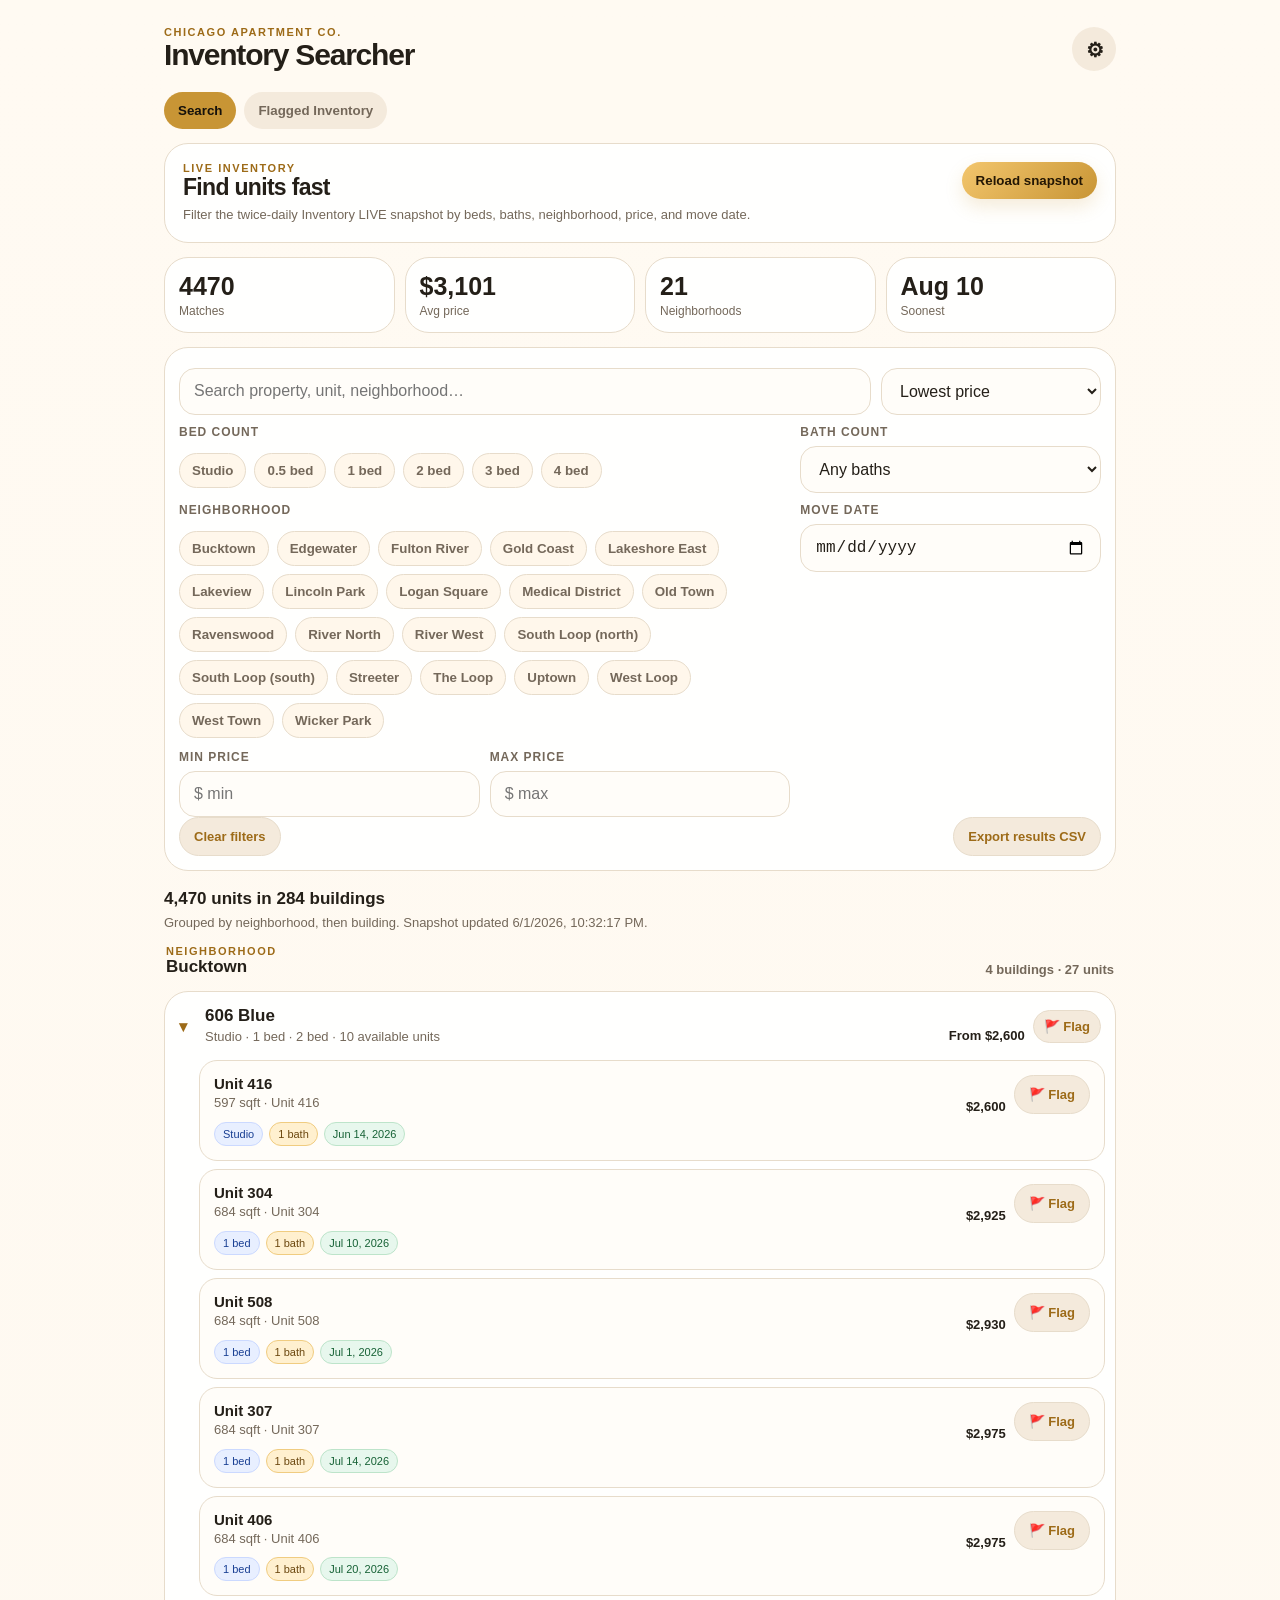
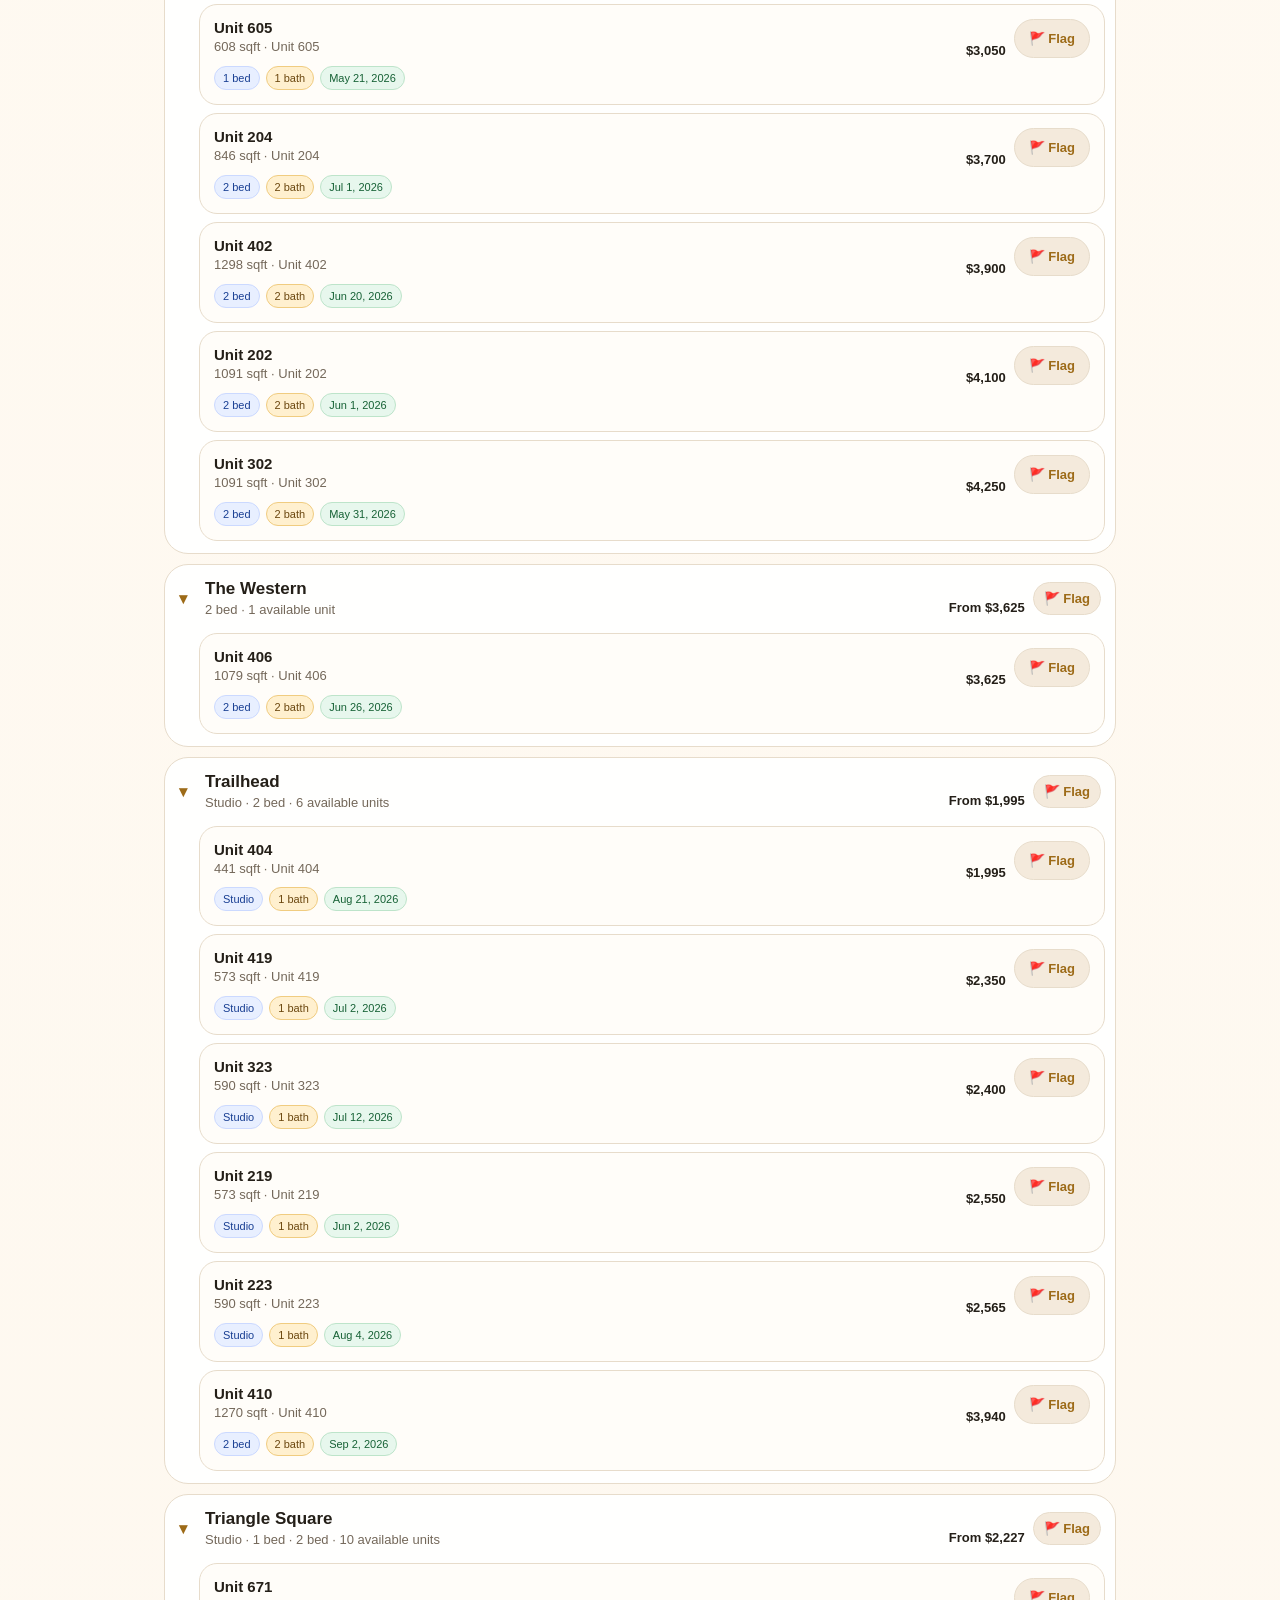
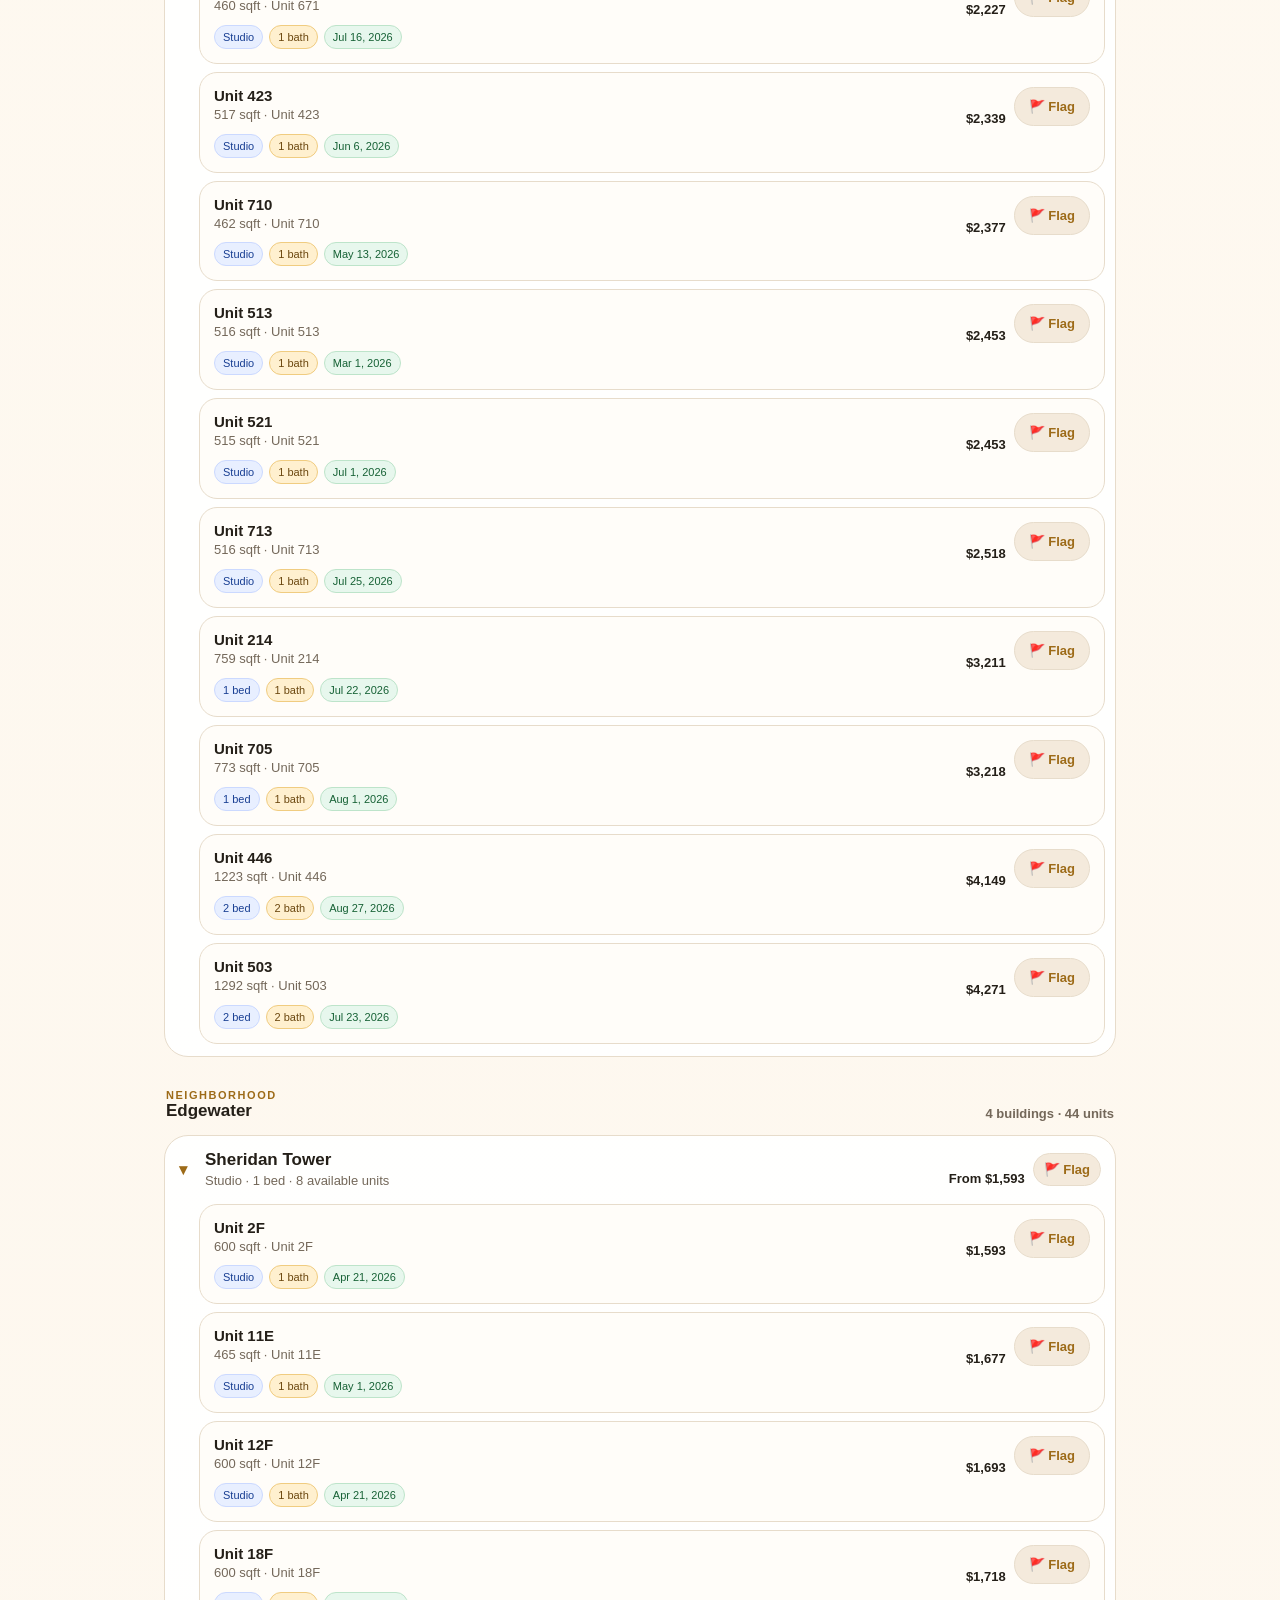
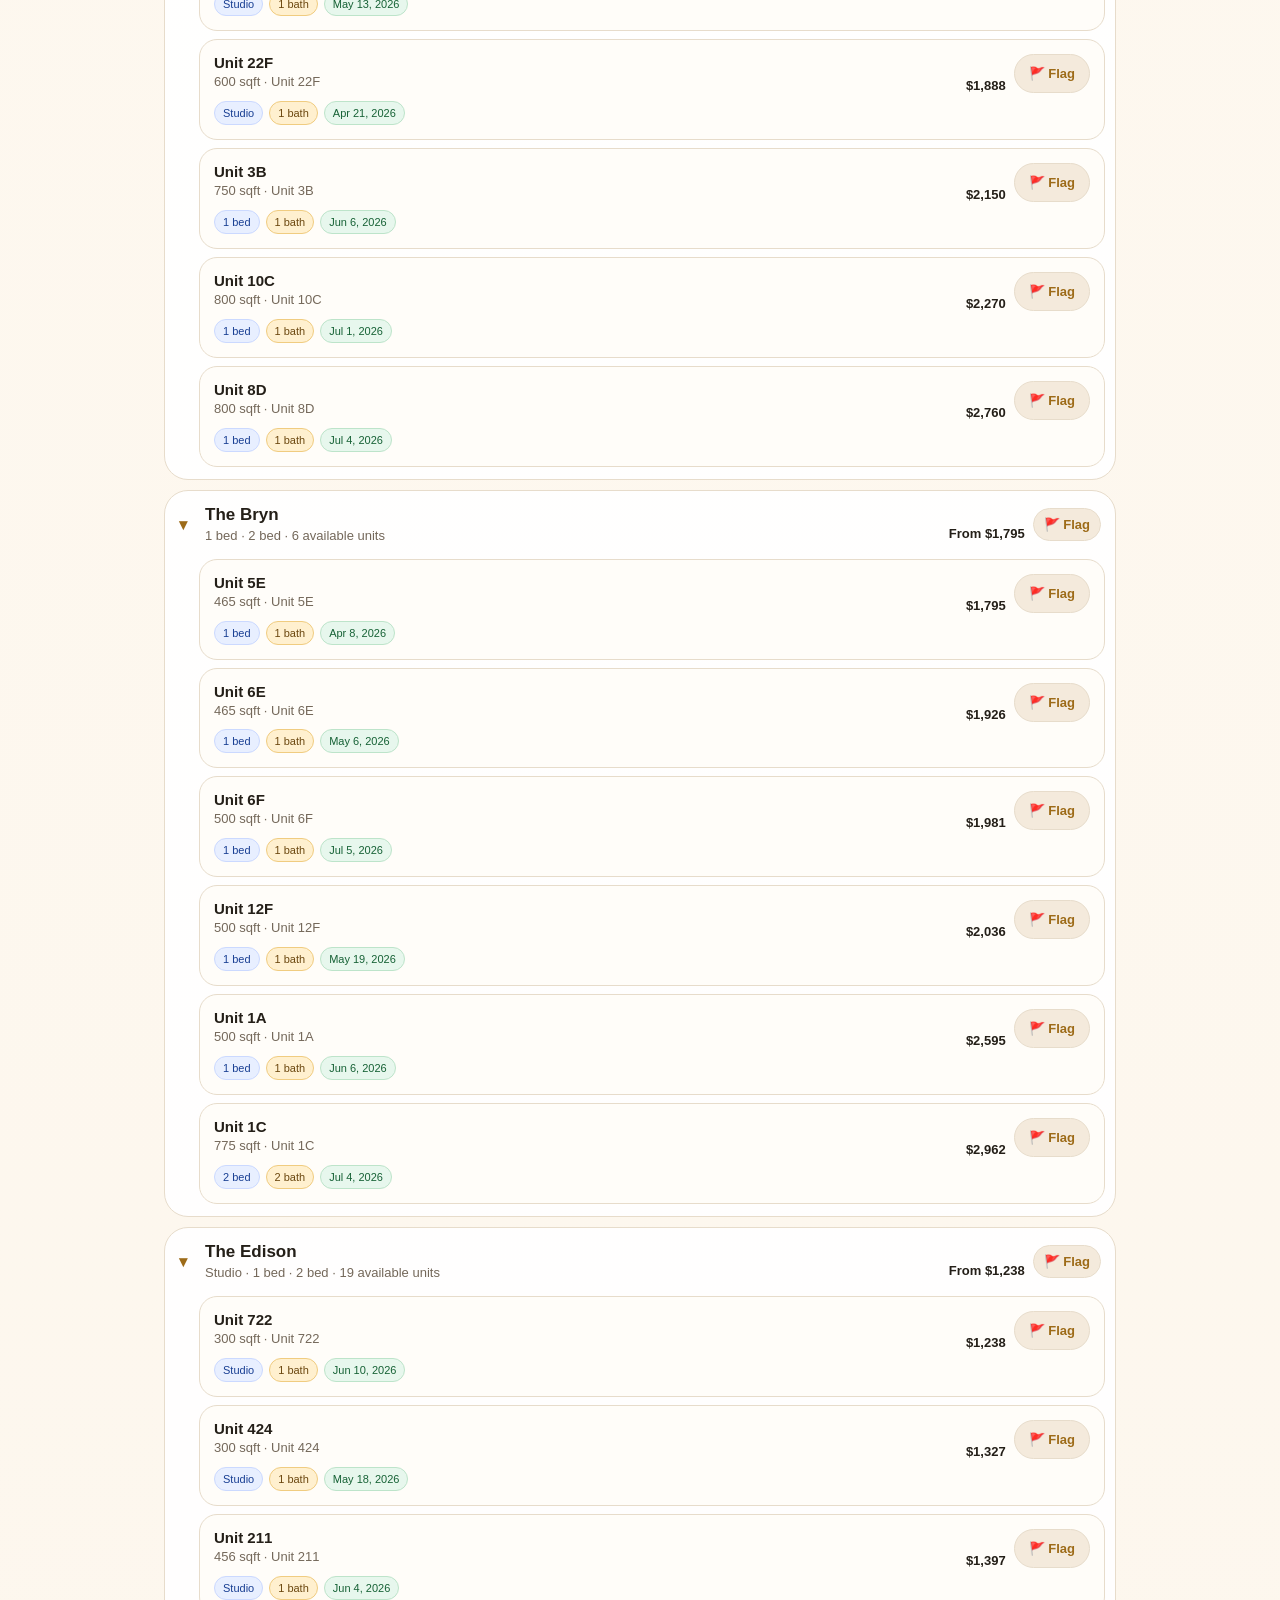
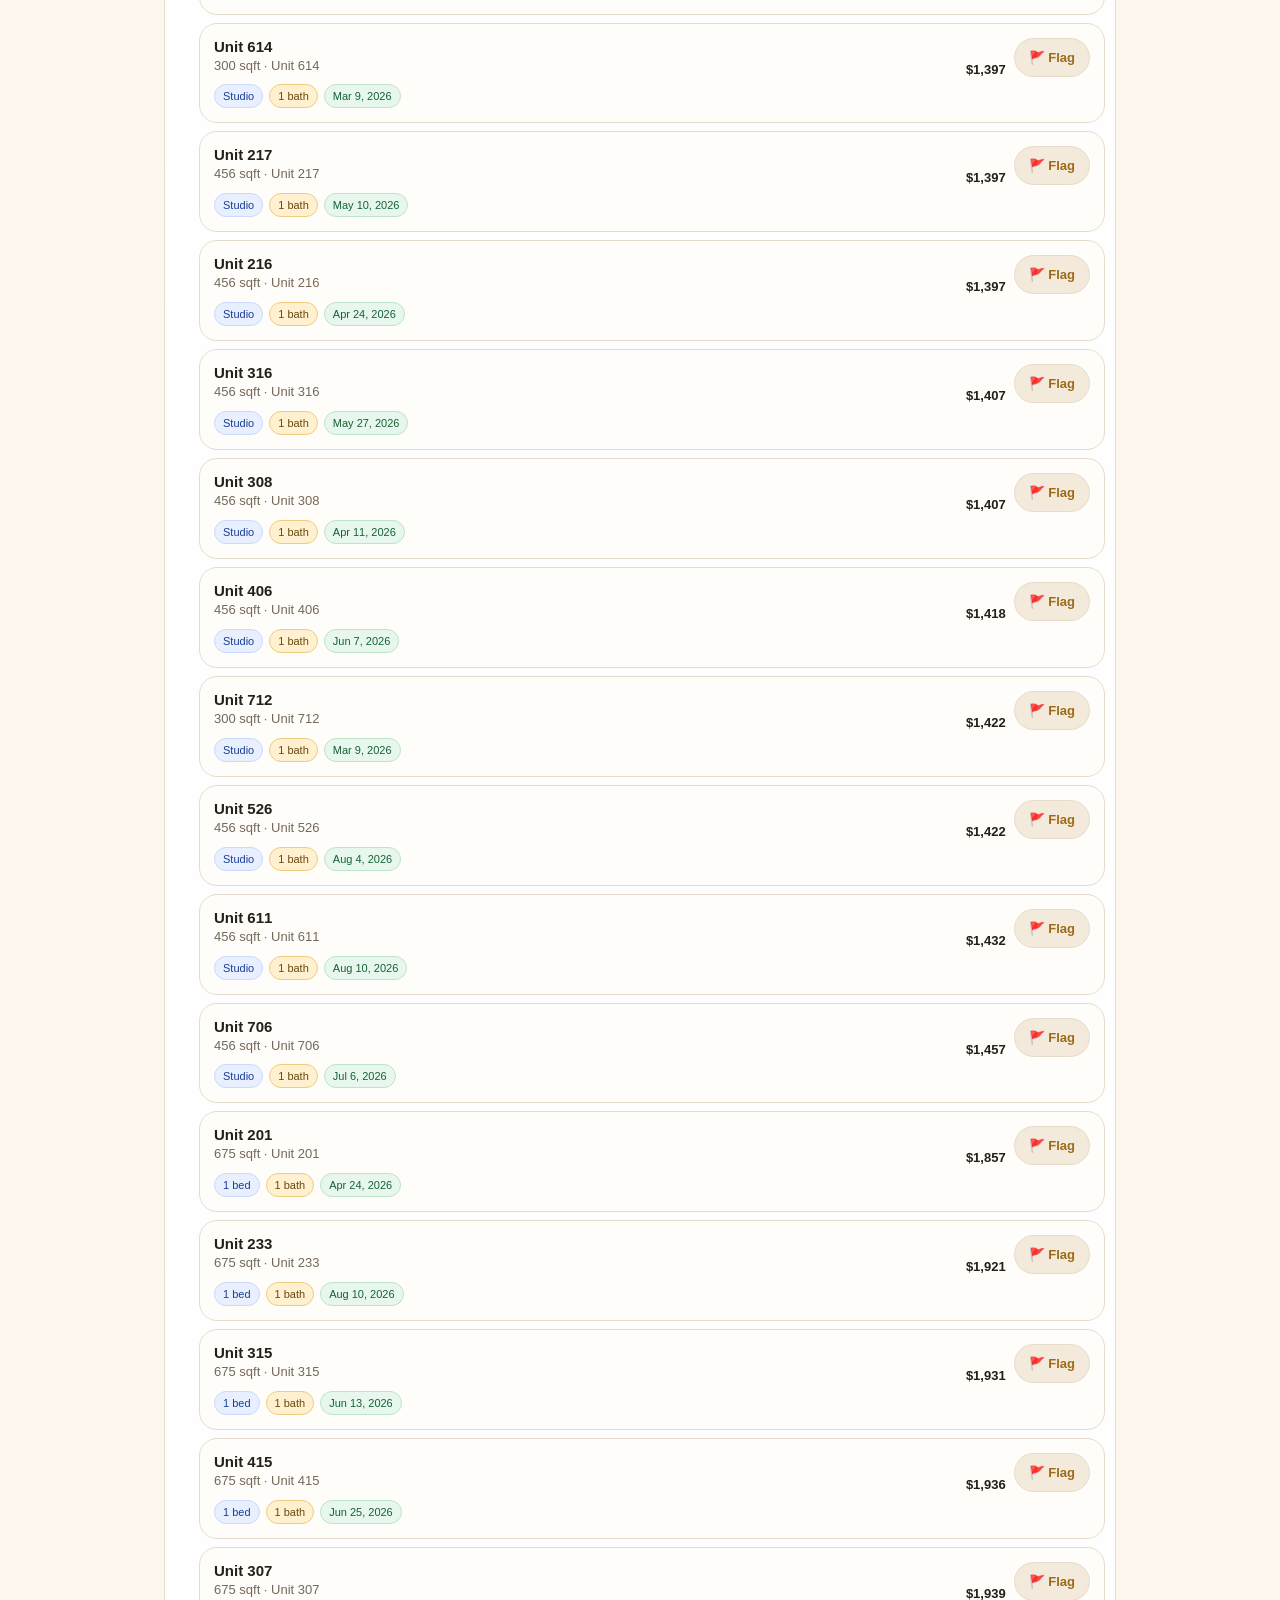
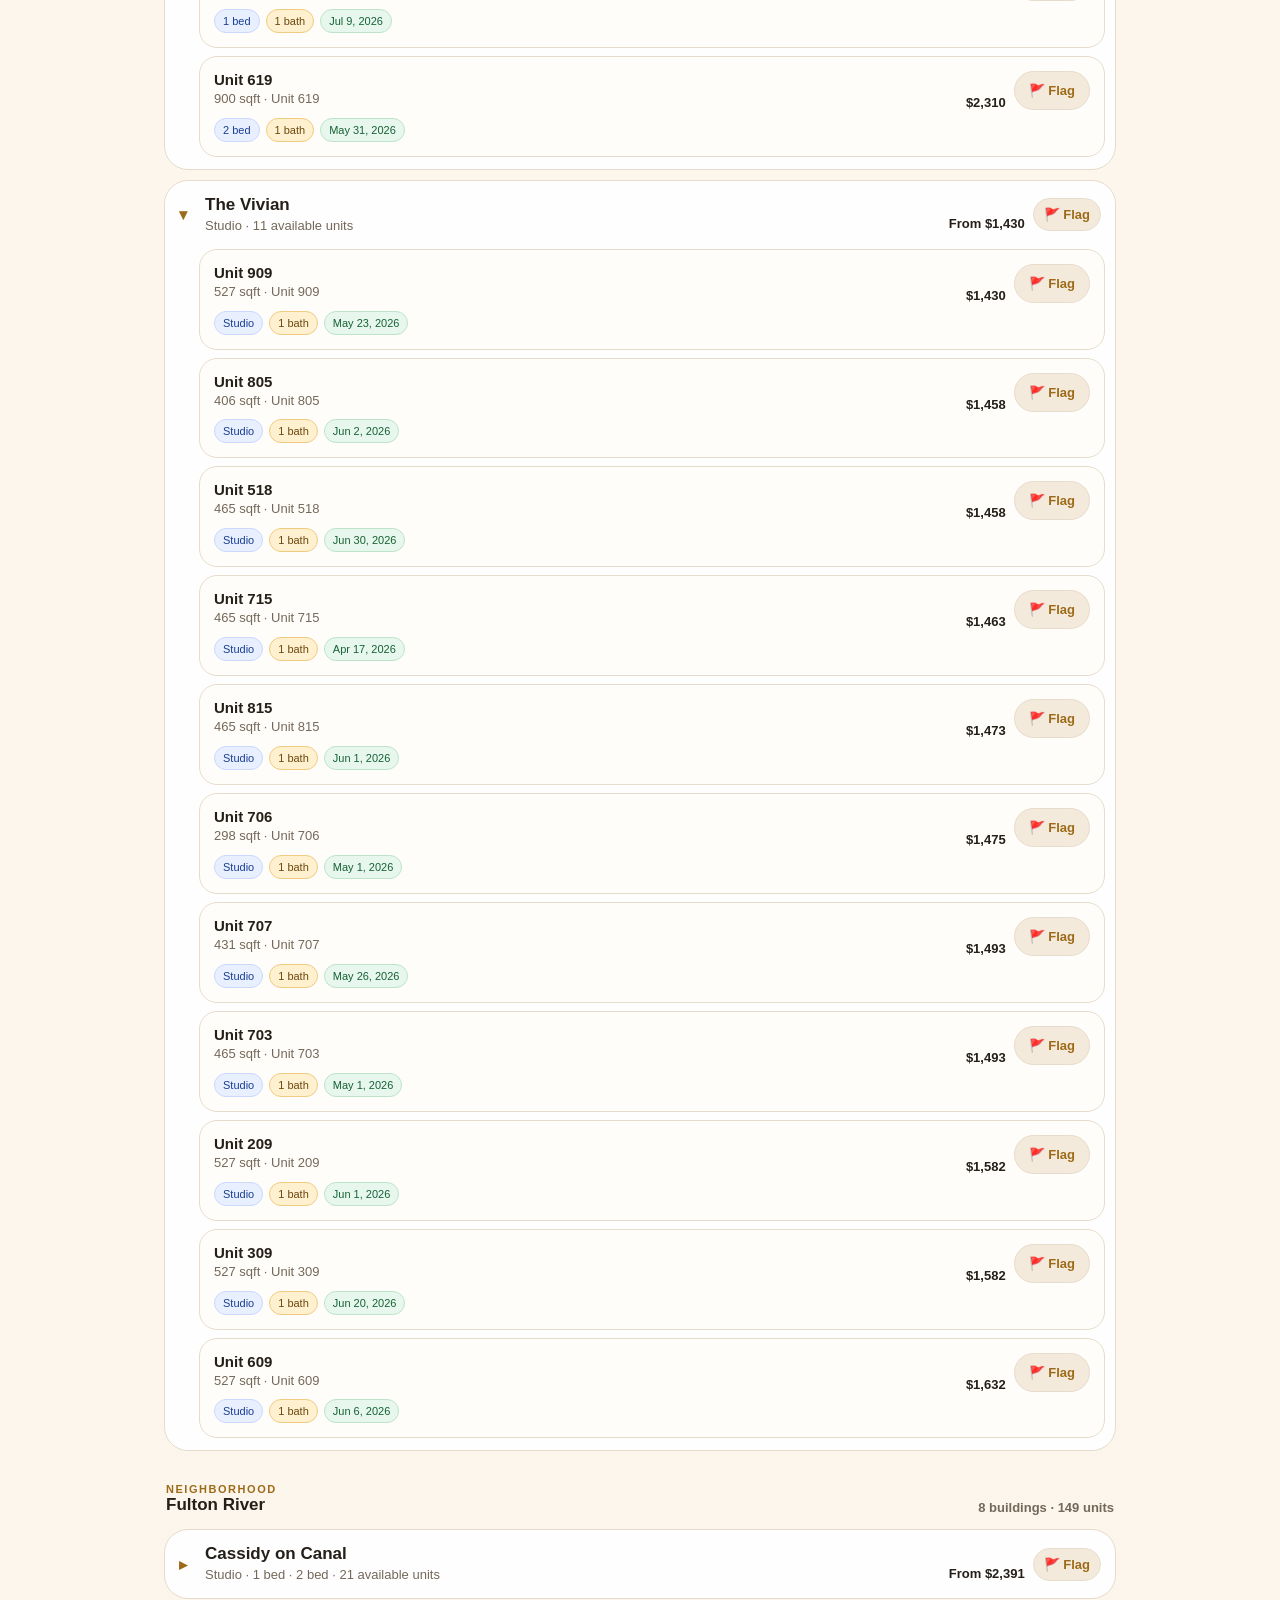
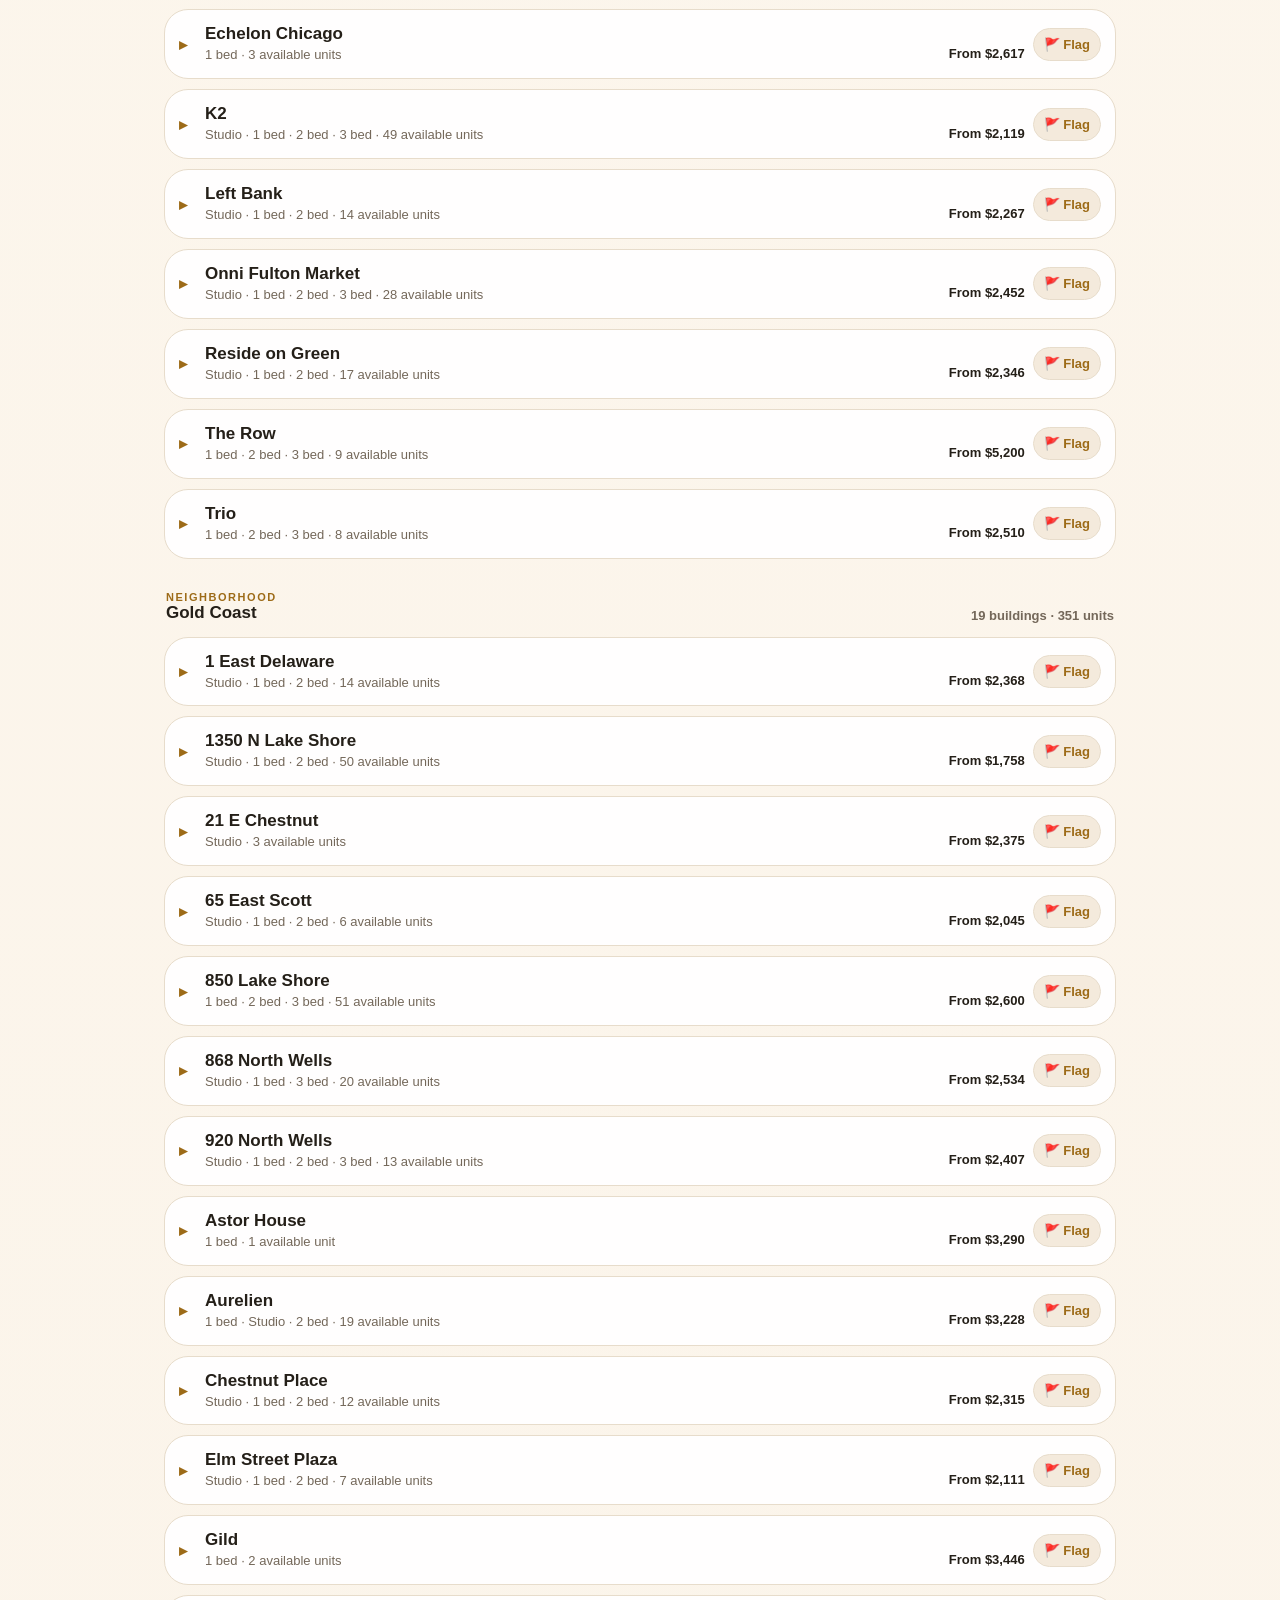
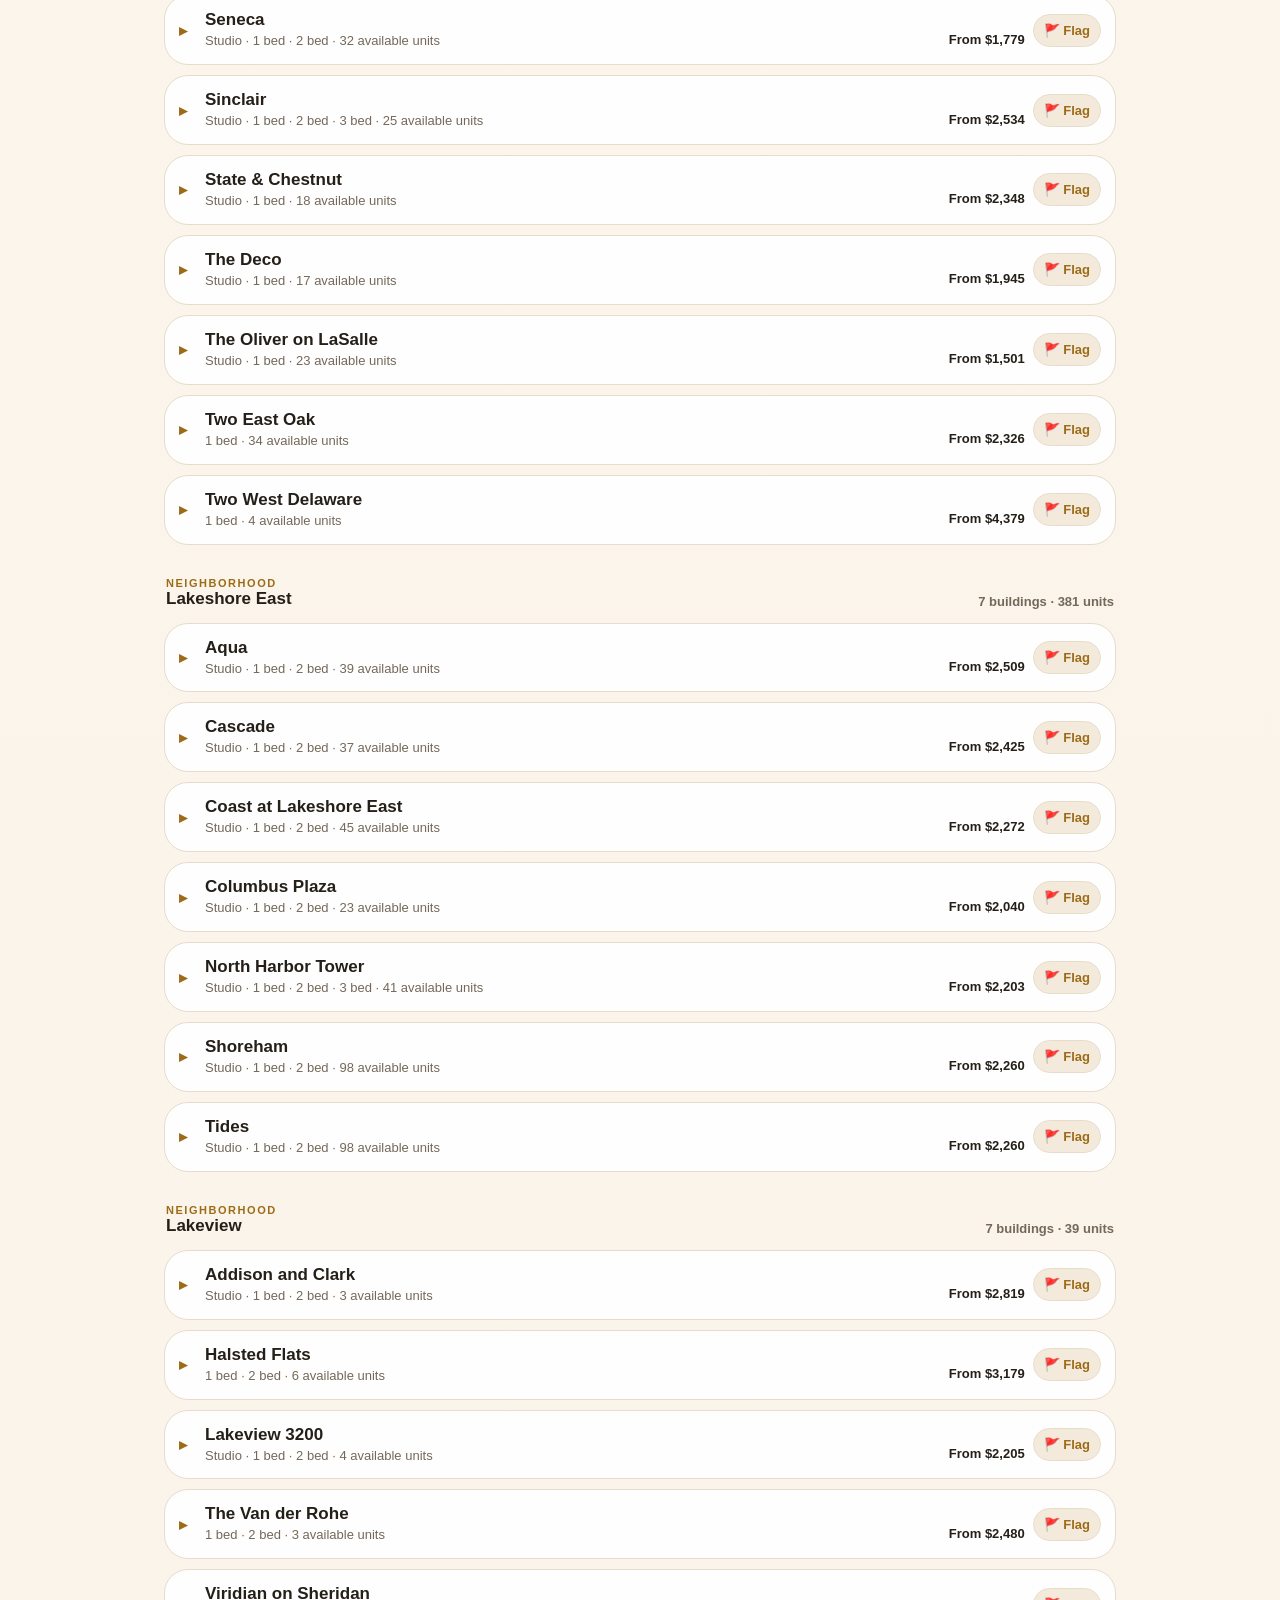
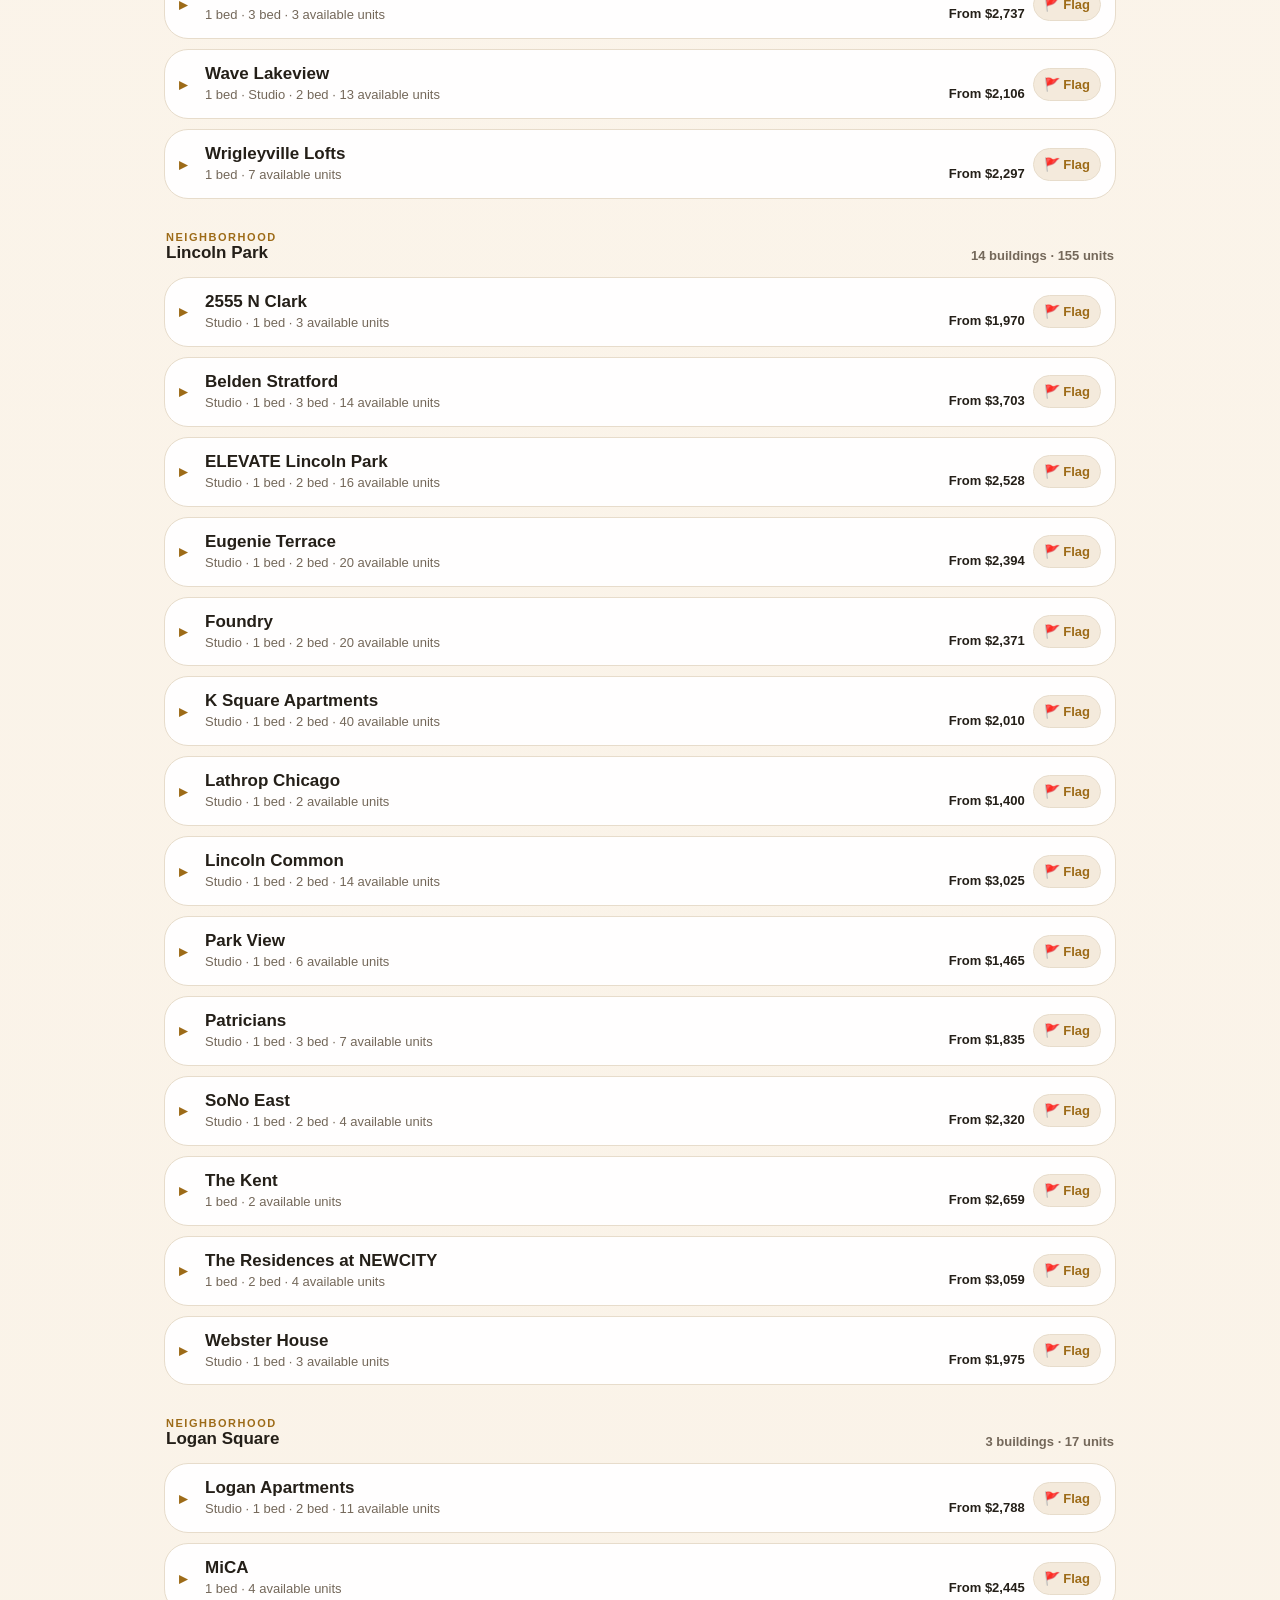
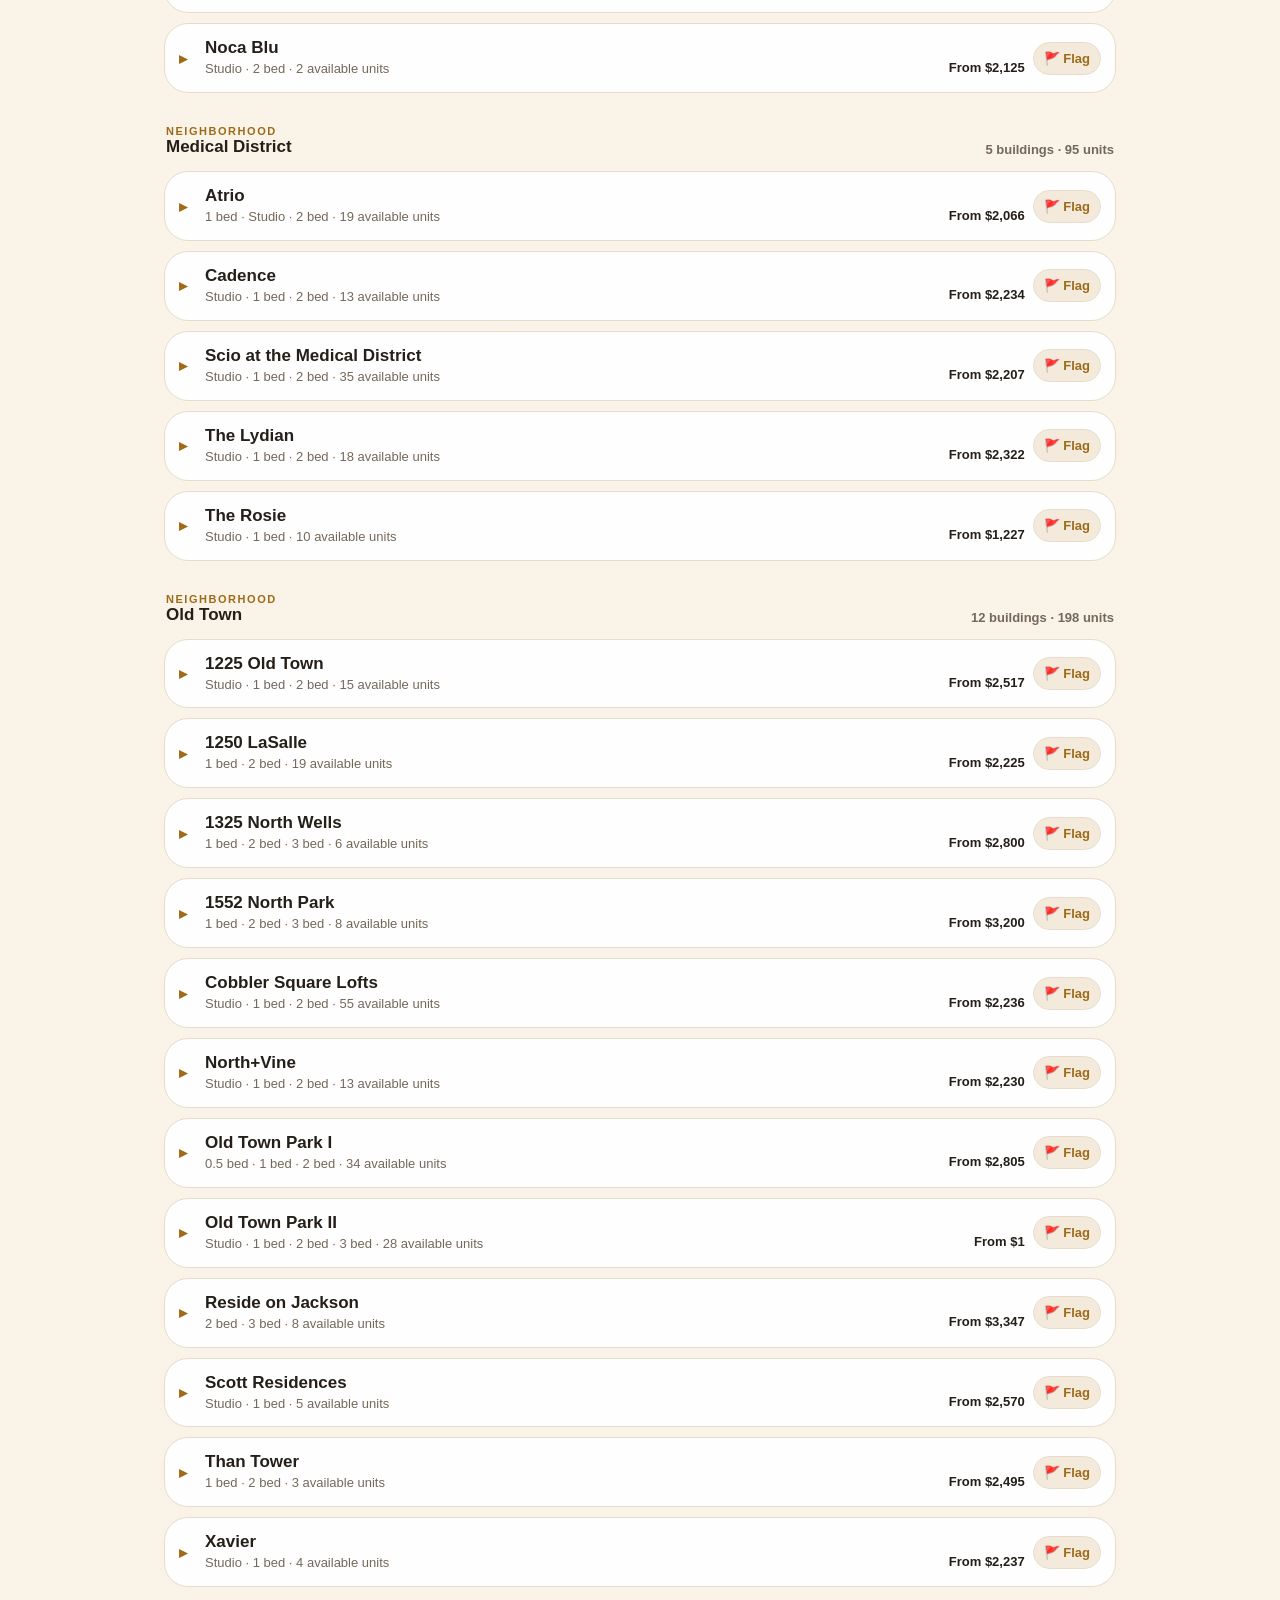
==== src/index.html @ 24ac7070 "Avoid storing live inventory in browser storage" ====
<!DOCTYPE html>
<html lang="en">
<head>
  <meta charset="UTF-8" />
  <meta name="viewport" content="width=device-width, initial-scale=1.0, maximum-scale=1.0, user-scalable=no, viewport-fit=cover" />
  <meta name="theme-color" content="#fffaf2" />
  <meta name="apple-mobile-web-app-capable" content="yes" />
  <meta name="apple-mobile-web-app-title" content="Chicago Apartment Co. Inventory" />
  <title>Chicago Apartment Co. Inventory Searcher</title>
  <link rel="stylesheet" href="styles.css?v=live-inventory-cache-refresh-fallback" />
</head>
<body>
  <div class="app" id="app">
    <header class="topbar">
      <div>
        <div class="eyebrow">Chicago Apartment Co.</div>
        <h1>Inventory Searcher</h1>
      </div>
      <button class="icon-btn" id="settingsBtn" aria-label="Settings">⚙</button>
    </header>

    <nav class="tabs" role="tablist">
      <button class="tab active" data-tab="search">Search</button>
      <button class="tab" data-tab="flagged">Flagged Inventory <span id="flaggedTabCount"></span></button>
    </nav>

    <main>
      <section class="panel active" id="searchPanel">
        <div class="hero-card">
          <div>
            <div class="eyebrow">Live inventory</div>
            <h2 id="heroTitle">Find units fast</h2>
            <p id="heroSub">Filter the twice-daily Inventory LIVE snapshot by beds, baths, neighborhood, price, and move date.</p>
          </div>
          <button class="primary-btn" id="syncBtn">Reload snapshot</button>
        </div>

        <div class="stats-grid" id="statsGrid"></div>

        <div class="filter-card">
          <div class="toolbar inventory-toolbar">
            <input id="searchInput" class="search" placeholder="Search property, unit, neighborhood…" />
            <select id="sortSelect" class="select">
              <option value="priceAsc">Lowest price</option>
              <option value="dateAsc">Soonest move date</option>
              <option value="bedsDesc">Most beds</option>
              <option value="sqftDesc">Largest sqft</option>
            </select>
          </div>

          <div class="filter-grid">
            <label class="wide-filter">Bed count<div id="bedsFilter" class="multi-chip-row" aria-label="Bed count filters"></div></label>
            <label>Bath count<select id="bathsFilter"><option value="any">Any baths</option></select></label>
            <label class="wide-filter">Neighborhood<div id="neighborhoodFilter" class="multi-chip-row" aria-label="Neighborhood filters"></div></label>
            <label>Move date<input id="moveDateFilter" type="date" /></label>
            <label>Min price<input id="minPriceFilter" type="number" inputmode="numeric" placeholder="$ min" /></label>
            <label>Max price<input id="maxPriceFilter" type="number" inputmode="numeric" placeholder="$ max" /></label>
          </div>

          <div class="actions compact-actions filter-actions">
            <button class="small-btn" id="clearFiltersBtn">Clear filters</button>
            <button class="small-btn" id="exportCsvBtn">Export results CSV</button>
          </div>
        </div>

        <div class="section-head">
          <div>
            <h3 id="resultsTitle">Available units</h3>
            <p class="muted" id="resultsSub">Loading sample data until the sync endpoint is connected.</p>
          </div>
        </div>
        <div class="list" id="inventoryList"></div>
      </section>

      <section class="panel" id="flaggedPanel">
        <div class="hero-card">
          <div>
            <div class="eyebrow">Review list</div>
            <h2>Flagged inventory</h2>
            <p>Buildings and units you flagged, with your Flag Reason notes.</p>
          </div>
          <button class="small-btn" id="exportFlagsBtn">Export flags CSV</button>
        </div>
        <div class="list" id="flaggedList"></div>
      </section>
    </main>
  </div>

  <div class="drawer" id="unitDrawer" aria-hidden="true">
    <div class="drawer-card large">
      <button class="close" data-close="unitDrawer">×</button>
      <div id="unitDetail"></div>
    </div>
  </div>

  <div class="drawer" id="flagDrawer" aria-hidden="true">
    <div class="drawer-card">
      <button class="close" data-close="flagDrawer">×</button>
      <h2 id="flagFormTitle">Flag inventory</h2>
      <form id="flagForm" class="form">
        <input type="hidden" id="flagTargetType" />
        <input type="hidden" id="flagTargetId" />
        <label>Flag type<select id="flagScope"><option value="building">Flag building</option><option value="unit">Flag unit</option></select></label>
        <label>Flag Reason<textarea id="flagReason" required placeholder="Why are we flagging this? Bad pricing, odd availability, ask leasing, client note…"></textarea></label>
        <button class="primary-btn" type="submit">Save flag</button>
        <button class="danger-btn" type="button" id="removeFlagBtn">Remove flag</button>
      </form>
    </div>
  </div>

  <div class="drawer" id="settingsDrawer" aria-hidden="true">
    <div class="drawer-card">
      <button class="close" data-close="settingsDrawer">×</button>
      <h2>Settings</h2>
      <div class="settings-block">
        <label>Inventory data source<input id="endpointInput" placeholder="inventory-live.json" /></label>
        <p class="muted">Defaults to the shared Inventory LIVE snapshot published with this app.</p>
      </div>
      <div class="actions">
        <button class="primary-btn" id="saveEndpointBtn">Save endpoint</button>
        <button class="small-btn" id="loadSampleBtn">Load sample data</button>
      </div>
    </div>
  </div>

  <div class="toast" id="toast"></div>
  <script src="seed-data.js?v=storage-quota-fix"></script>
  <script src="app.js?v=storage-quota-fix"></script>
</body>
</html>
---- src/styles.css ----
:root{--bg:#fffaf2;--card:#ffffff;--card2:#f4eadc;--ink:#241f18;--muted:#74685a;--gold:#c89535;--gold2:#9d6b18;--green:#2f9e5b;--red:#d75353;--line:#e7dccb;--blue:#4f7edc}*{box-sizing:border-box}body{margin:0;background:linear-gradient(180deg,#fffaf2,#f4eadc);color:var(--ink);font-family:-apple-system,BlinkMacSystemFont,"Segoe UI",sans-serif}.app{max-width:980px;margin:0 auto;min-height:100vh;padding:18px 14px 90px}.topbar{display:flex;align-items:center;justify-content:space-between;gap:12px;position:sticky;top:0;background:rgba(255,250,242,.92);backdrop-filter:blur(12px);z-index:10;padding:8px 0 12px}.eyebrow{text-transform:uppercase;letter-spacing:.14em;color:var(--gold2);font-size:11px;font-weight:800}h1,h2,h3,p{margin:0}h1{font-size:30px;letter-spacing:-.04em}h2{font-size:23px;letter-spacing:-.03em}h3{font-size:17px}.icon-btn,.small-btn,.primary-btn,.danger-btn,.tab,.chip{border:0;border-radius:999px;padding:11px 14px;font-weight:800;color:var(--ink);background:var(--card2)}.icon-btn{width:44px;height:44px;font-size:20px}.primary-btn{background:linear-gradient(135deg,#f3c66d,var(--gold));color:#241704;box-shadow:0 8px 18px rgba(200,149,53,.18)}.small-btn{font-size:13px;color:var(--gold2);border:1px solid var(--line)}.panel.active{display:block}.hero-card,.card,.drawer-card,.stat,.empty,.filter-card{background:rgba(255,255,255,.94);border:1px solid var(--line);border-radius:24px}.hero-card{padding:18px;display:flex;gap:14px;align-items:flex-start;justify-content:space-between;margin-bottom:14px}.hero-card p,.muted{color:var(--muted);font-size:13px;line-height:1.35;margin-top:5px}.stats-grid{display:grid;grid-template-columns:repeat(2,1fr);gap:10px;margin:12px 0 14px}.stat{padding:14px}.stat b{font-size:25px}.stat span{display:block;color:var(--muted);font-size:12px;margin-top:3px}.section-head{display:flex;align-items:center;justify-content:space-between;gap:12px;margin:18px 0 10px}.toolbar{display:grid;grid-template-columns:1fr;gap:10px;margin:6px 0 10px}.search,.select,input,textarea,select{width:100%;border:1px solid var(--line);background:#fffdf9;color:var(--ink);border-radius:16px;padding:13px 14px;font-size:16px}.filter-card{padding:14px}.filter-grid{display:grid;grid-template-columns:1fr;gap:10px}.filter-grid label,.settings-block label{display:block;color:var(--muted);font-size:12px;font-weight:800;text-transform:uppercase;letter-spacing:.08em}.filter-grid input,.filter-grid select,.settings-block input{margin-top:7px}.filter-actions{justify-content:space-between;margin-top:12px}.multi-chip-row{display:flex;gap:8px;overflow-x:auto;flex-wrap:nowrap;padding:7px 0 2px;margin-top:7px}.multi-chip{border:1px solid var(--line);border-radius:999px;background:#fff7eb;color:var(--muted);padding:9px 12px;font-weight:900;white-space:nowrap}.multi-chip.active{background:var(--gold);color:#15100a;border-color:var(--gold)}.wide-filter{min-width:0}.neighborhood-group{display:grid;gap:10px;margin-bottom:18px}.neighborhood-head{display:flex;align-items:end;justify-content:space-between;gap:12px;padding:4px 2px}.neighborhood-head span{color:var(--muted);font-size:13px;font-weight:800;text-align:right}.building-list{display:grid;gap:10px}.building-group{background:rgba(255,255,255,.94);border:1px solid var(--line);border-radius:24px;overflow:hidden}.building-group summary{list-style:none;cursor:pointer;padding:14px;display:grid;grid-template-columns:1fr auto;gap:10px;align-items:center}.building-group summary::-webkit-details-marker{display:none}.building-group summary:before{content:"▸";font-weight:900;color:var(--gold2);margin-right:8px}.building-group[open] summary:before{content:"▾"}.building-group summary{grid-template-columns:auto 1fr auto}.building-units{display:grid;gap:8px;padding:0 10px 12px 34px}.unit-card{border-radius:18px;background:#fffdf9}.unit-card .card-title{font-size:15px}.tabs{display:flex;gap:8px;overflow-x:auto;padding:8px 0 14px;position:sticky;top:64px;background:rgba(255,250,242,.9);backdrop-filter:blur(12px);z-index:9}.tab{white-space:nowrap;color:var(--muted)}.tab.active{background:var(--gold);color:#15110b}.panel{display:none}.panel.active{display:block}.danger-btn{background:#ffe3e3;color:#9d2626}.form{display:grid;gap:12px;margin-top:12px}.form label{display:block;color:var(--muted);font-size:12px;font-weight:800;text-transform:uppercase;letter-spacing:.08em}.form input,.form select,.form textarea{margin-top:7px}.flag-btn.active{background:#ffe7e7;color:#8f2222;border-color:#ffc7c7}.unit-actions,.building-summary-actions{display:flex;align-items:flex-end;justify-content:flex-end;gap:8px;flex-wrap:wrap}.unit-card.flagged,.flagged-card{border-color:#ffc7c7;background:#fffafa}.flag-reason{margin-top:10px;background:#fff7eb;border:1px solid var(--line);border-radius:14px;padding:10px;color:var(--ink);font-size:13px;line-height:1.35}.building-summary-actions .flag-btn{padding:8px 10px}.list{display:grid;gap:10px}.card{padding:14px;display:grid;grid-template-columns:1fr auto;gap:10px;align-items:start}.card:active{transform:scale(.99)}.card-title{font-weight:900;font-size:17px}.card-sub{color:var(--muted);font-size:13px;margin-top:3px;line-height:1.3}.badges{display:flex;flex-wrap:wrap;gap:6px;margin-top:10px}.badge{font-size:11px;border:1px solid var(--line);border-radius:999px;padding:5px 8px;color:var(--muted);background:#fff7eb}.badge.gold{color:#6b470f;background:#fff0cf;border-color:#f0cc80}.badge.green{color:#176236;background:#e7f7ed;border-color:#bde4ca}.badge.red{color:#8f2222;background:#ffe7e7;border-color:#ffc7c7}.badge.blue{color:#193f93;background:#e8efff;border-color:#cbd9ff}.price-pill{text-align:right;font-size:13px;font-weight:900;white-space:nowrap}.drawer{position:fixed;inset:0;background:rgba(36,31,24,.34);display:none;z-index:50;align-items:flex-end}.drawer.open{display:flex}.drawer-card{width:100%;max-width:760px;margin:0 auto;max-height:92vh;overflow:auto;padding:20px;border-radius:26px 26px 0 0;position:relative}.drawer-card.large{max-width:900px}.close{position:absolute;right:14px;top:12px;border:0;background:#fff7eb;color:var(--ink);font-size:26px;border-radius:50%;width:42px;height:42px}.detail-grid{display:grid;gap:10px;margin-top:14px}.detail-row{background:#fff7eb;border:1px solid var(--line);border-radius:16px;padding:12px}.detail-row label{display:block;color:var(--muted);font-size:12px;font-weight:800;text-transform:uppercase;letter-spacing:.08em;margin-bottom:7px}.actions{display:flex;flex-wrap:wrap;gap:8px;margin-top:14px}.settings-block{padding:14px 0;border-bottom:1px solid var(--line)}.toast{position:fixed;left:50%;bottom:22px;transform:translateX(-50%) translateY(20px);opacity:0;background:var(--gold);color:#15100a;padding:12px 16px;border-radius:999px;font-weight:900;z-index:80;transition:.2s}.toast.show{opacity:1;transform:translateX(-50%) translateY(0)}.empty{padding:20px;color:var(--muted);text-align:center}.link{color:var(--gold2);word-break:break-word}.compact-actions{margin-top:0}.unit-meta{display:flex;gap:8px;flex-wrap:wrap;margin-top:8px}@media(min-width:760px){.toolbar{grid-template-columns:1fr 220px}.stats-grid{grid-template-columns:repeat(4,1fr)}.filter-grid{grid-template-columns:repeat(3,1fr)}.wide-filter{grid-column:span 2}.multi-chip-row{flex-wrap:wrap;overflow-x:visible}.drawer{align-items:center}.drawer-card{border-radius:26px}.app{padding-bottom:40px}}
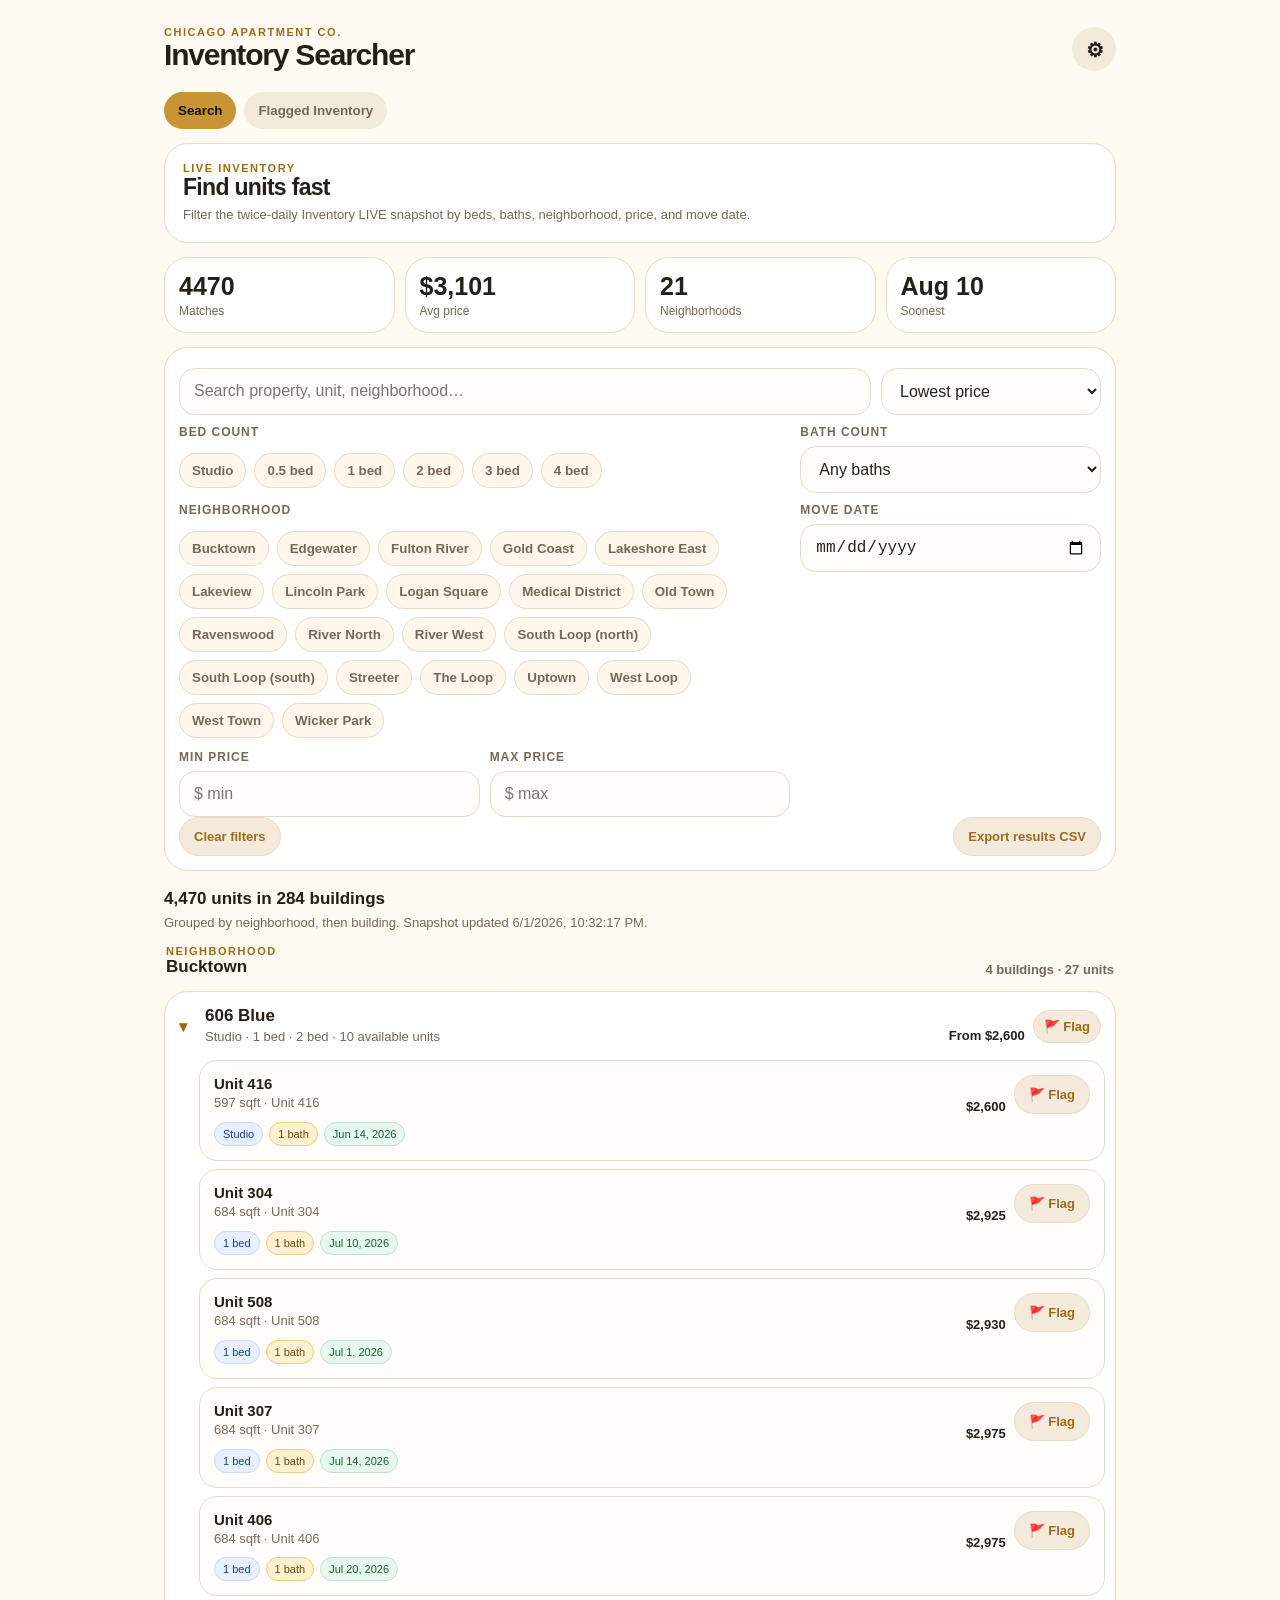
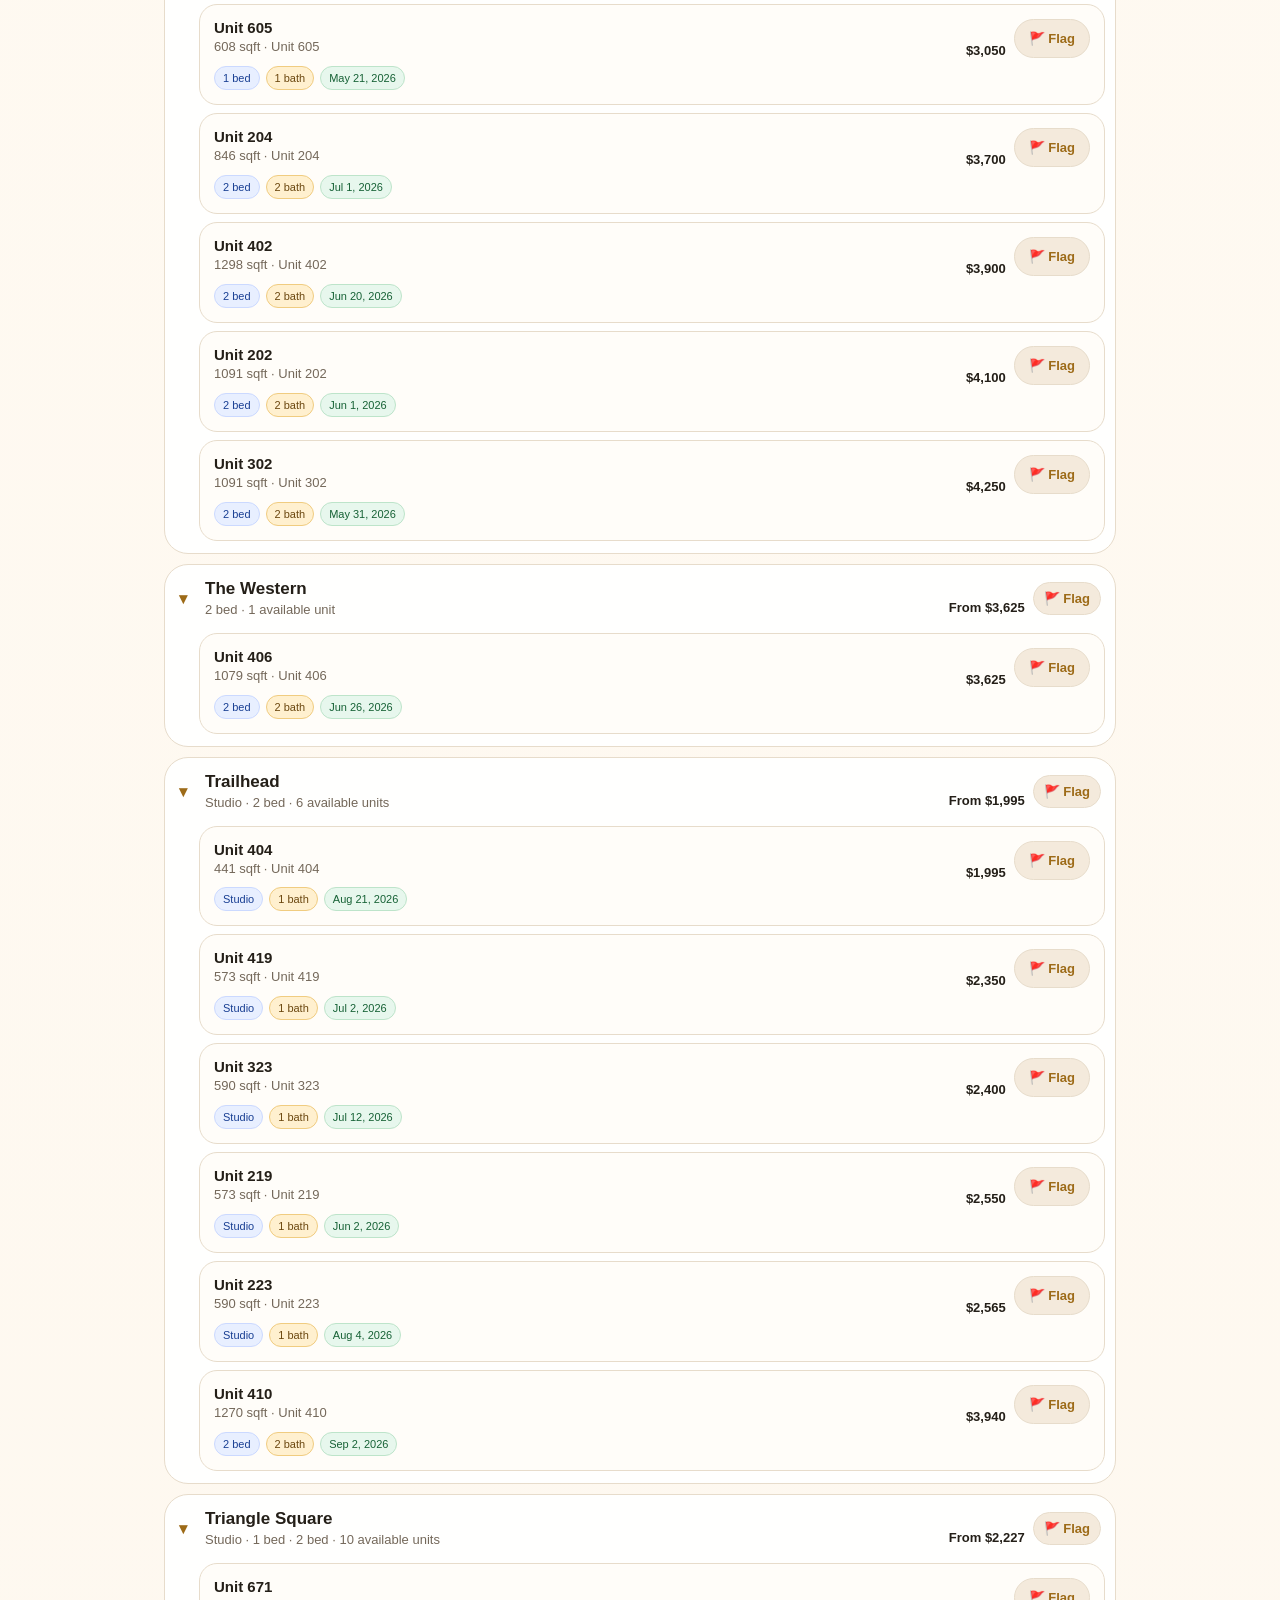
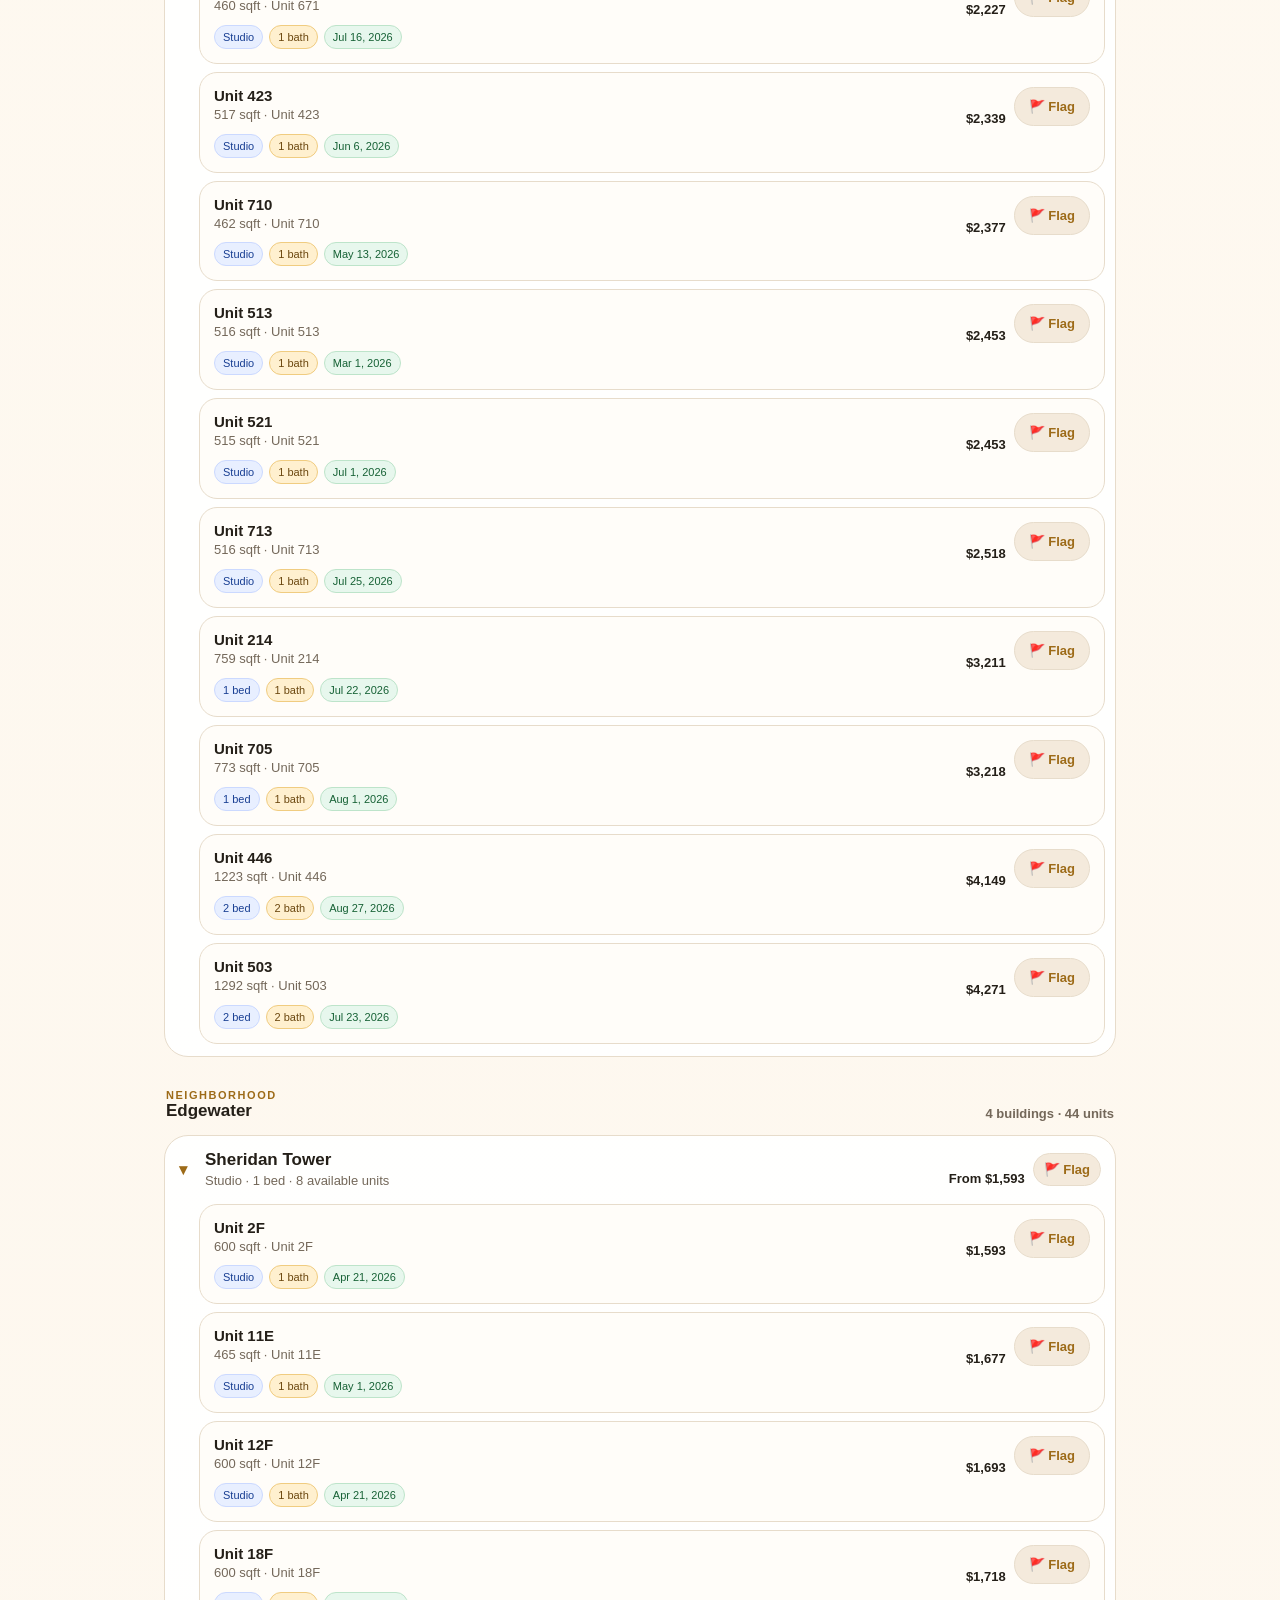
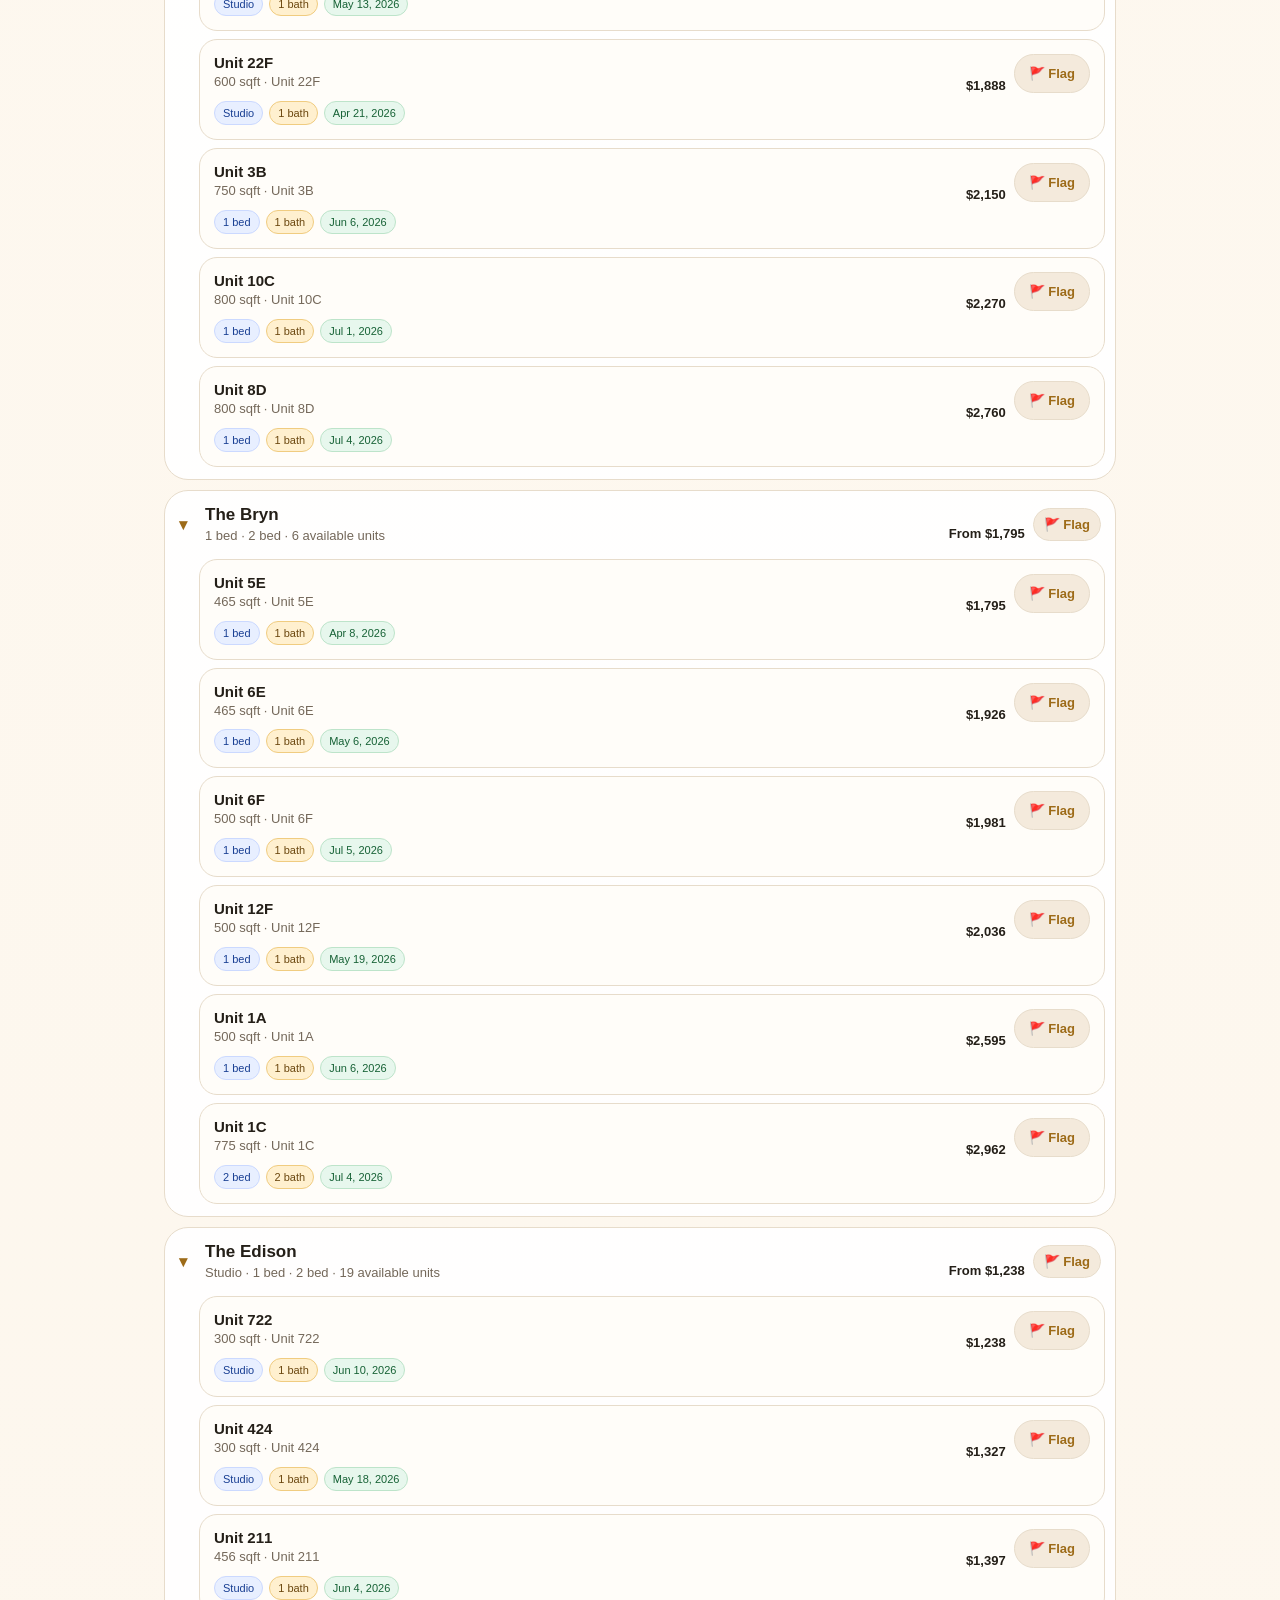
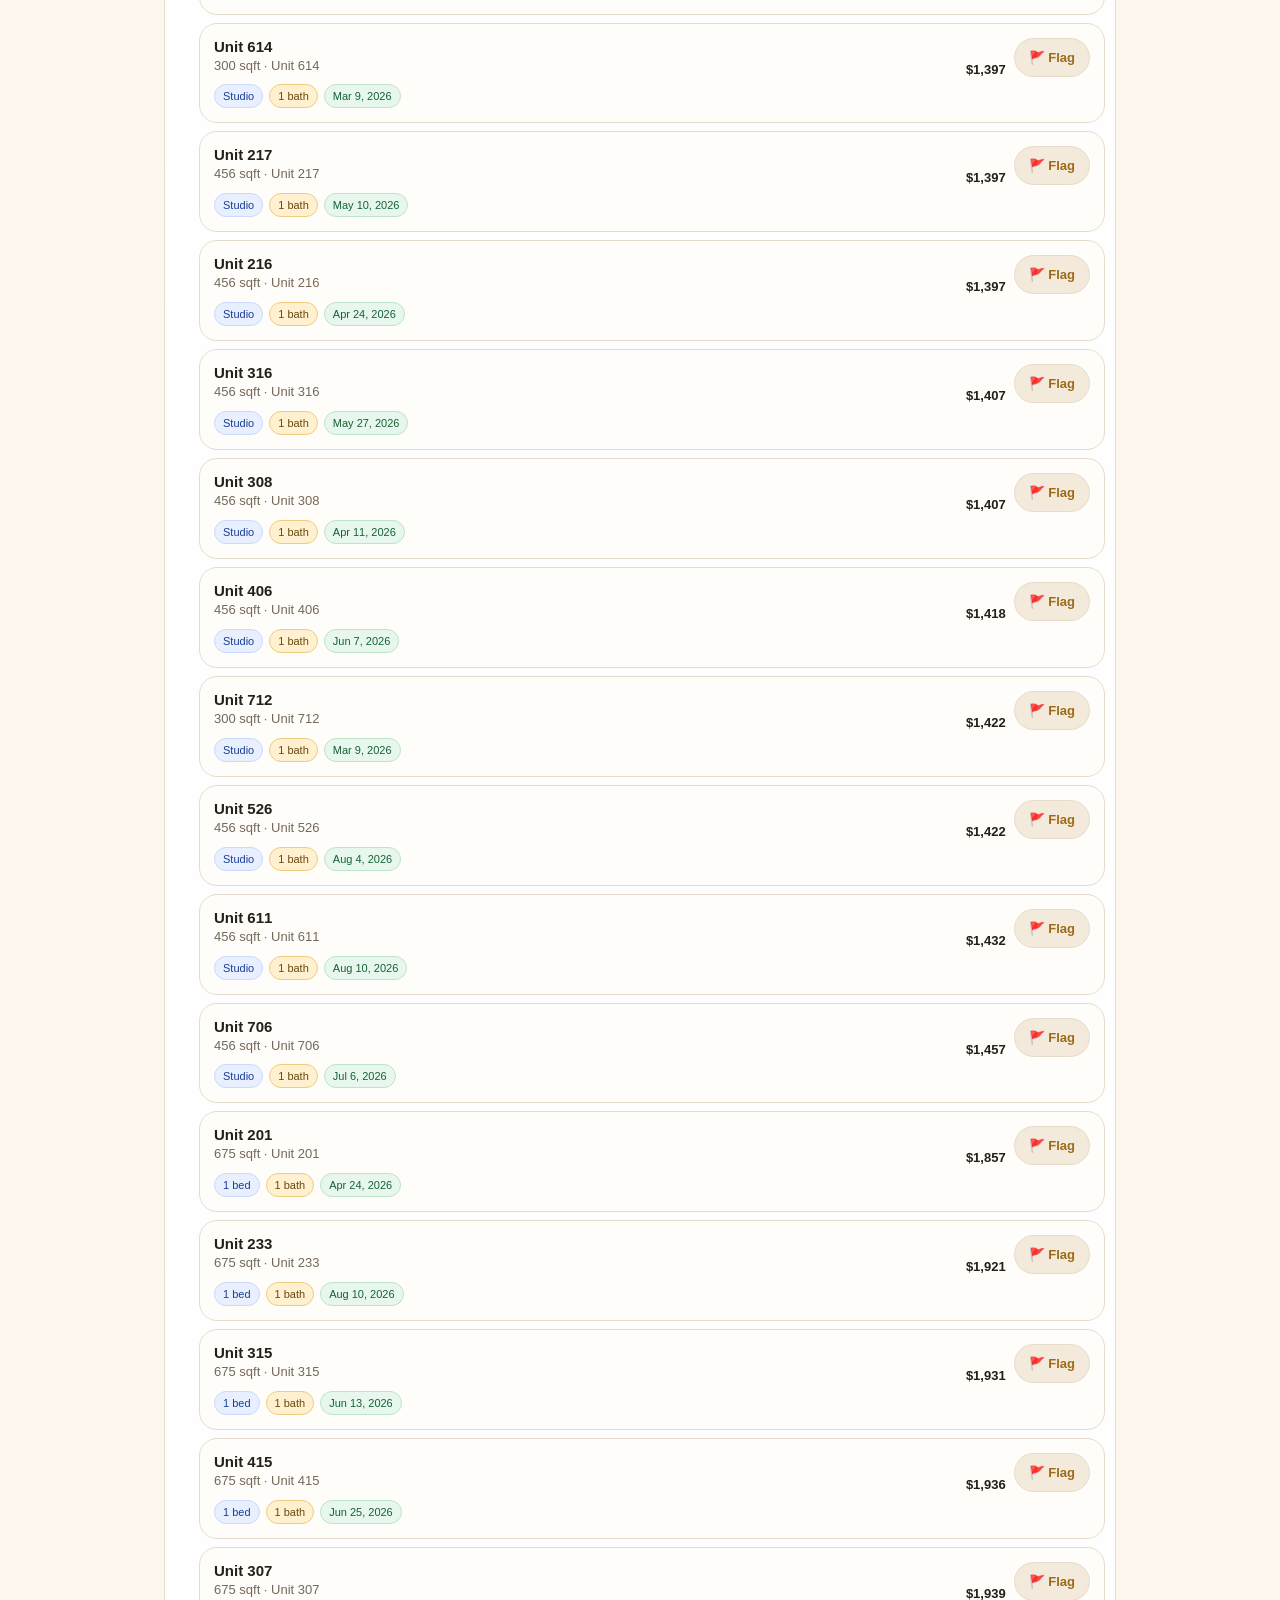
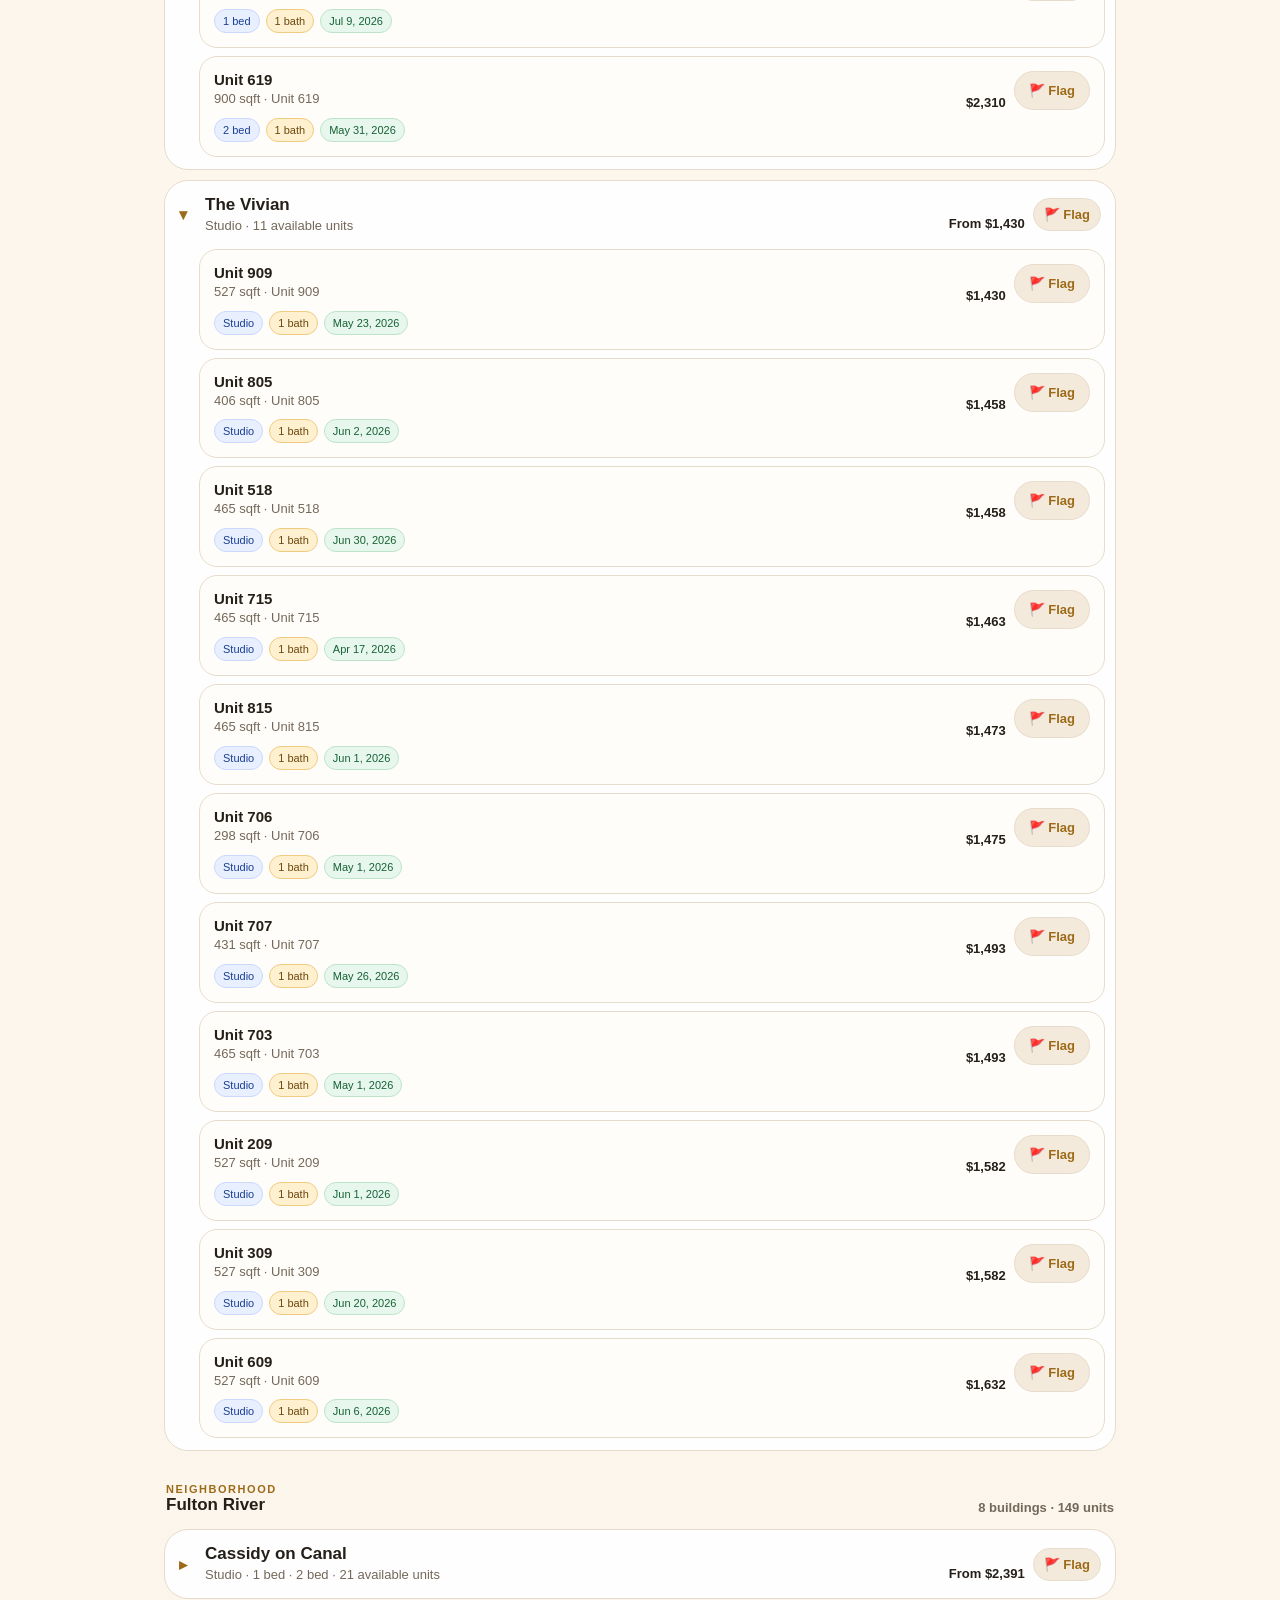
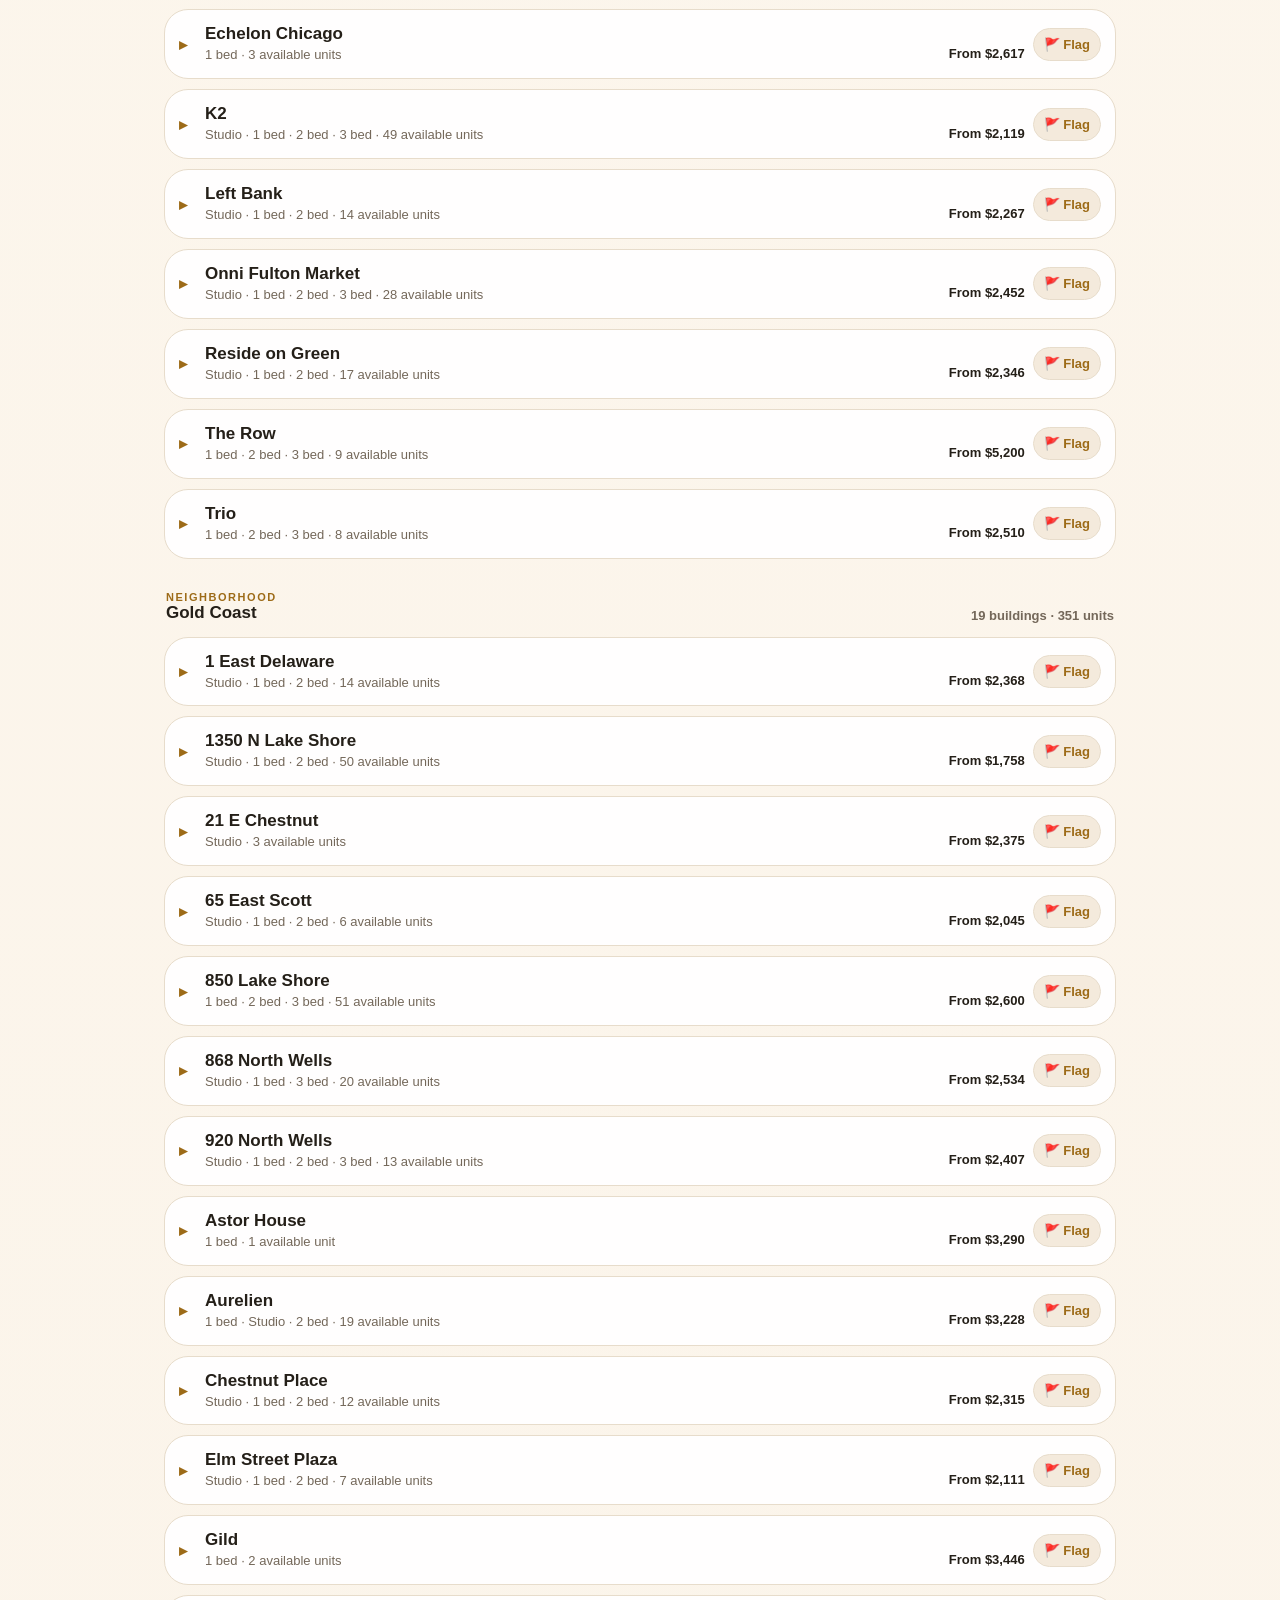
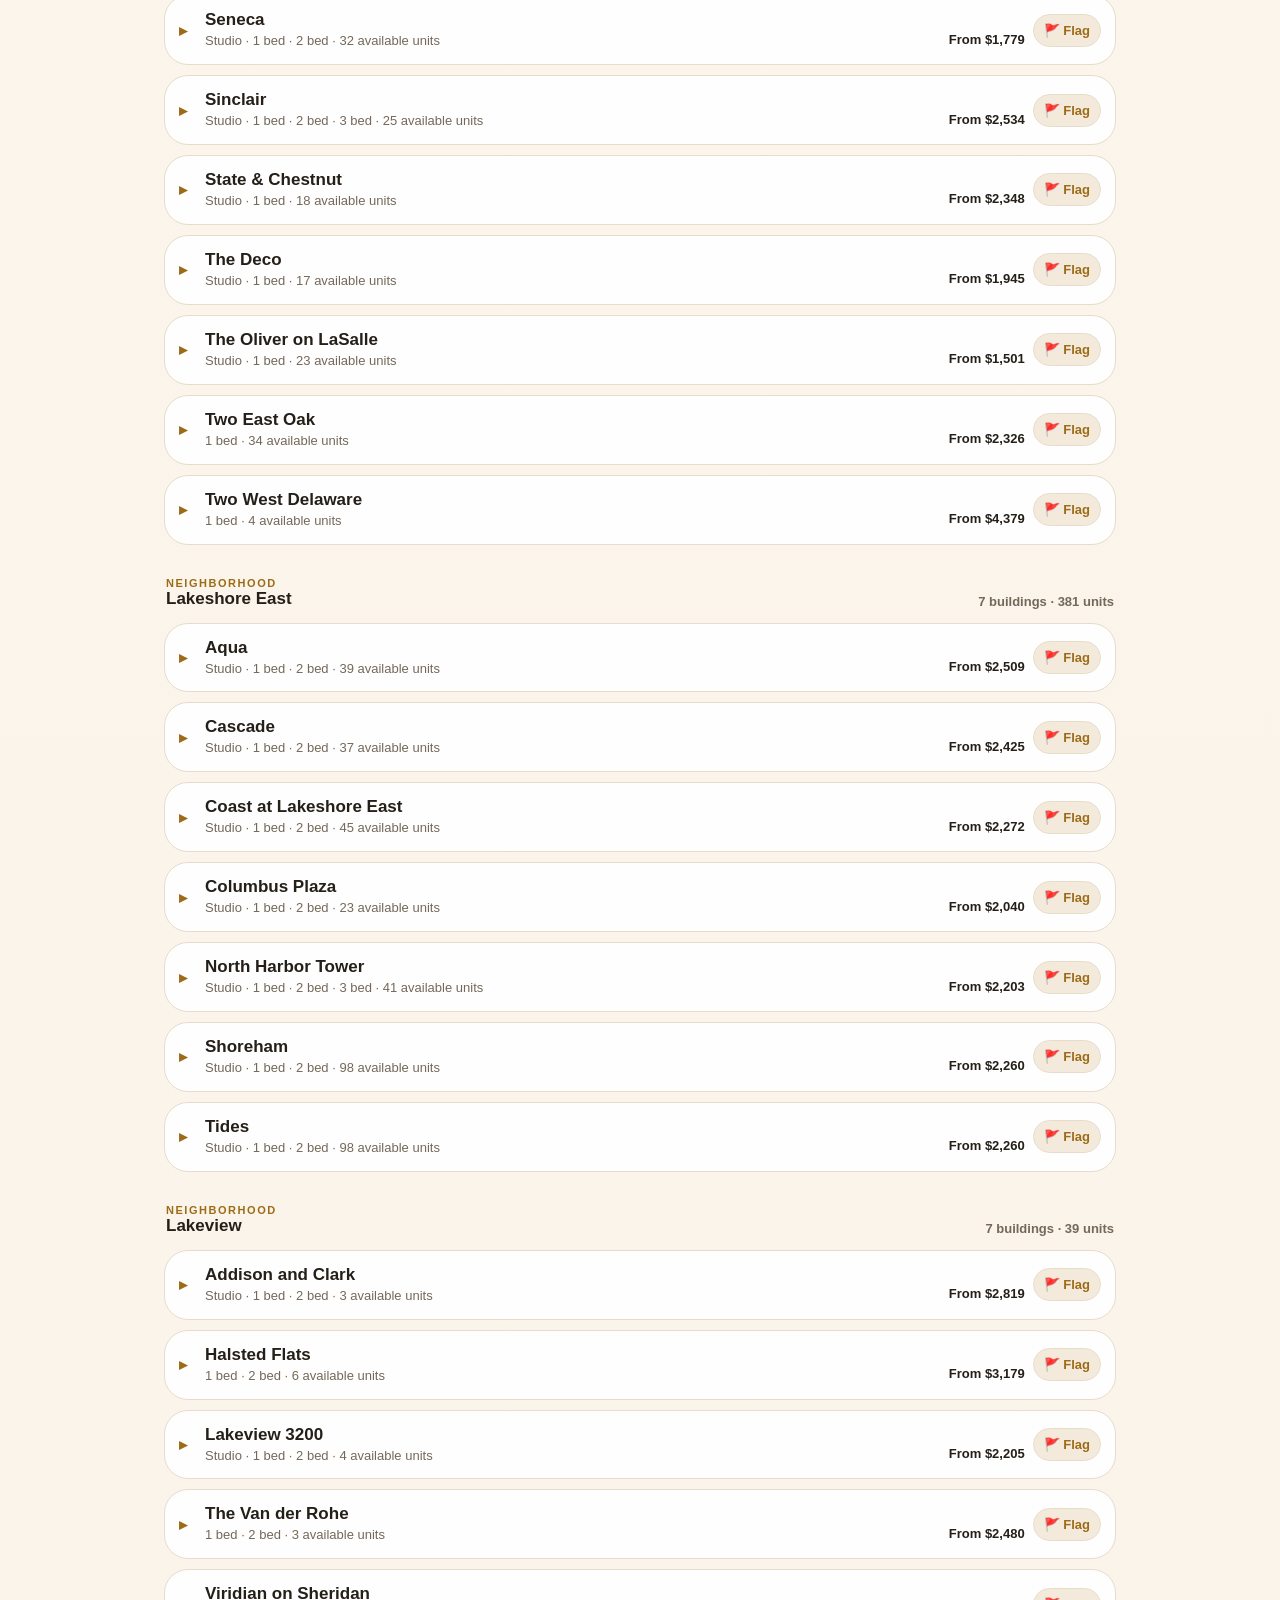
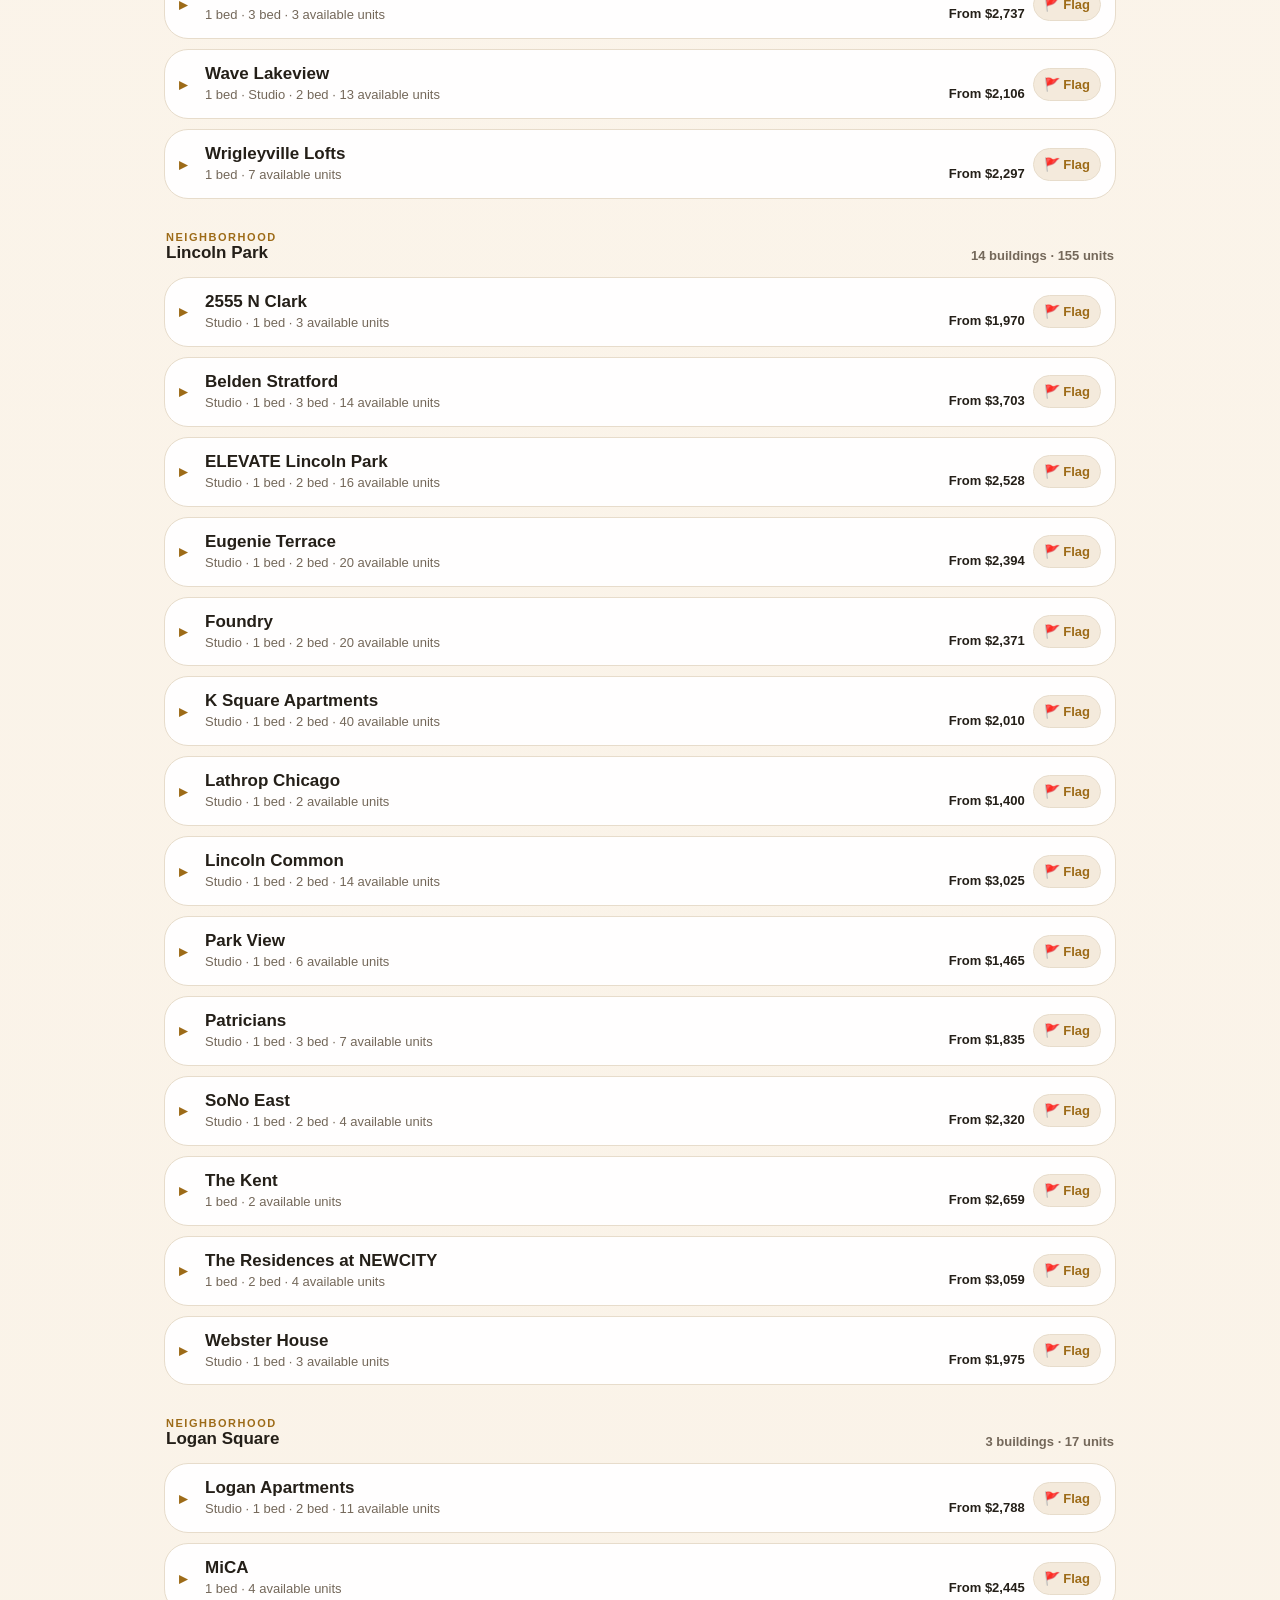
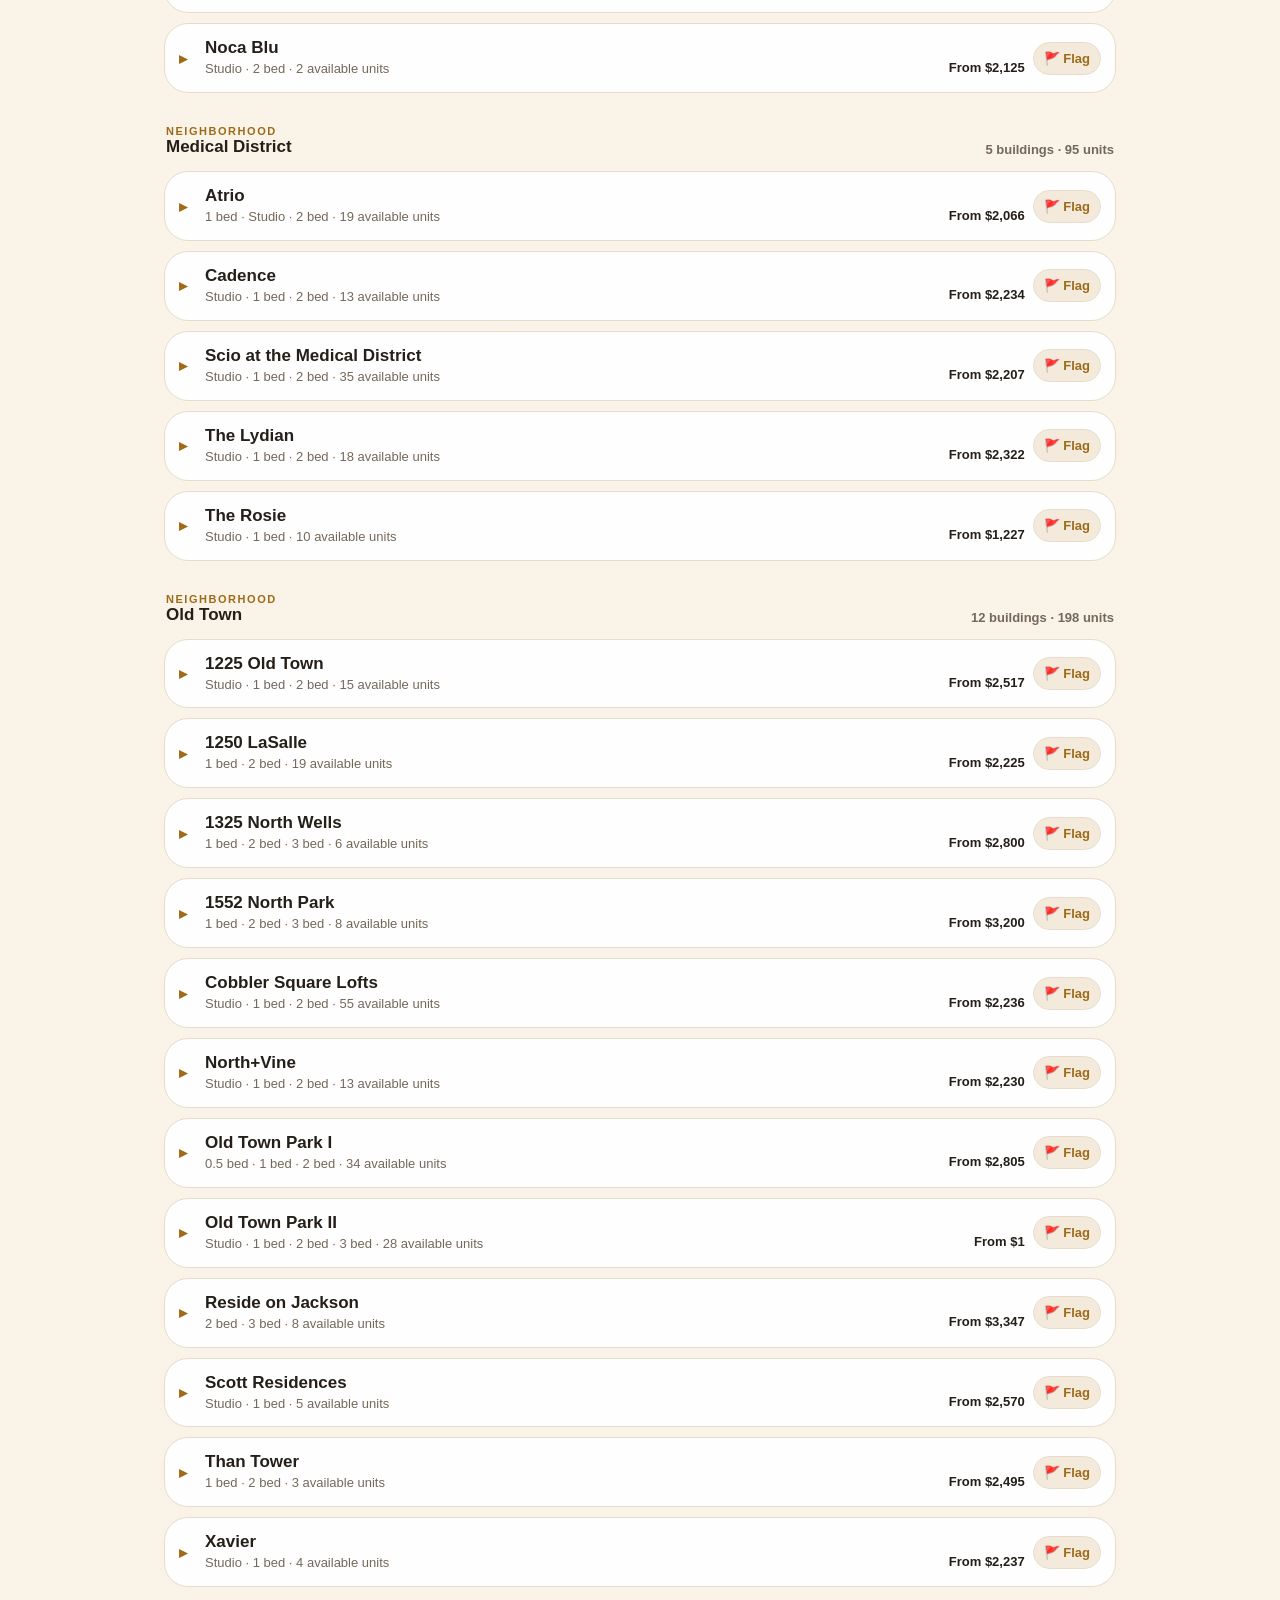
==== commit 33f95f62: "Remove manual inventory reload button" ====
--- a/src/index.html
+++ b/src/index.html
@@ -32,7 +32,6 @@
             <h2 id="heroTitle">Find units fast</h2>
             <p id="heroSub">Filter the twice-daily Inventory LIVE snapshot by beds, baths, neighborhood, price, and move date.</p>
           </div>
-          <button class="primary-btn" id="syncBtn">Reload snapshot</button>
         </div>
 
         <div class="stats-grid" id="statsGrid"></div>
@@ -124,7 +123,7 @@
   </div>
 
   <div class="toast" id="toast"></div>
-  <script src="seed-data.js?v=storage-quota-fix"></script>
-  <script src="app.js?v=storage-quota-fix"></script>
+  <script src="seed-data.js?v=auto-update-no-reload-button"></script>
+  <script src="app.js?v=auto-update-no-reload-button"></script>
 </body>
 </html>
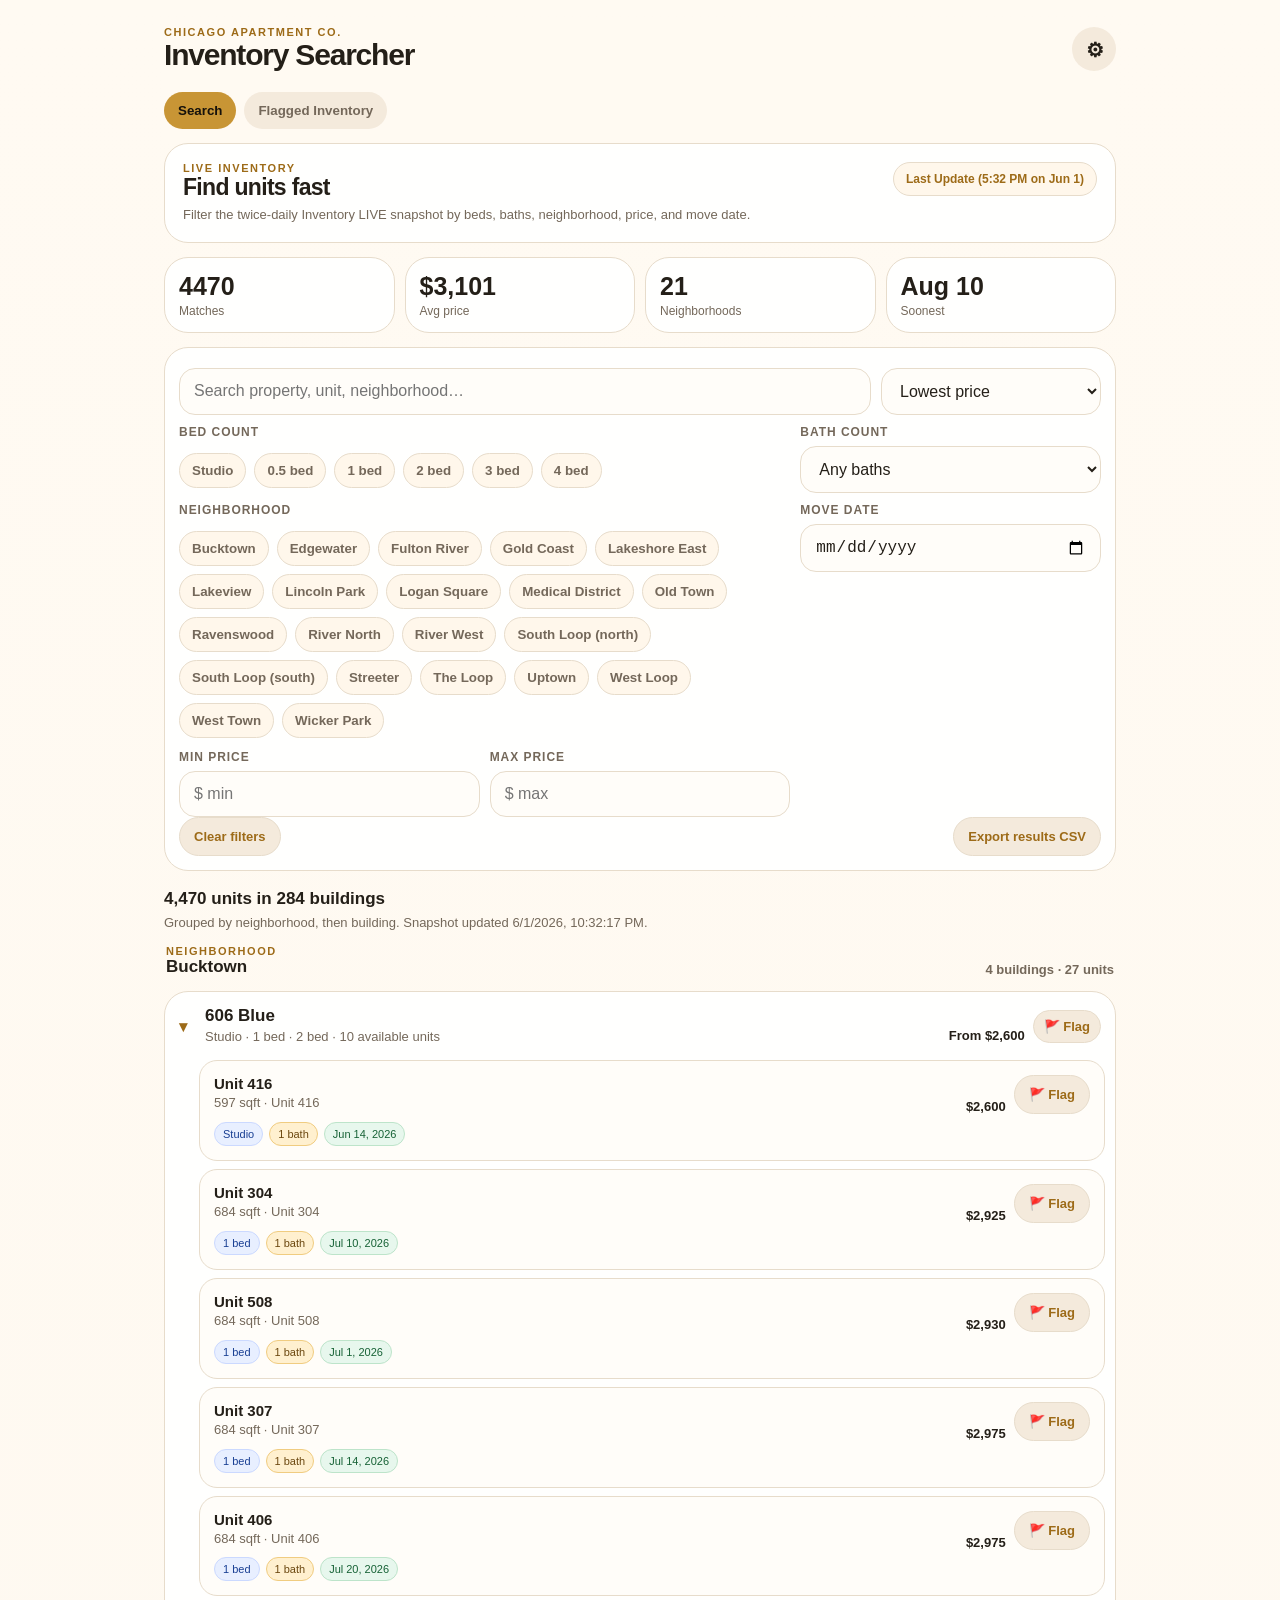
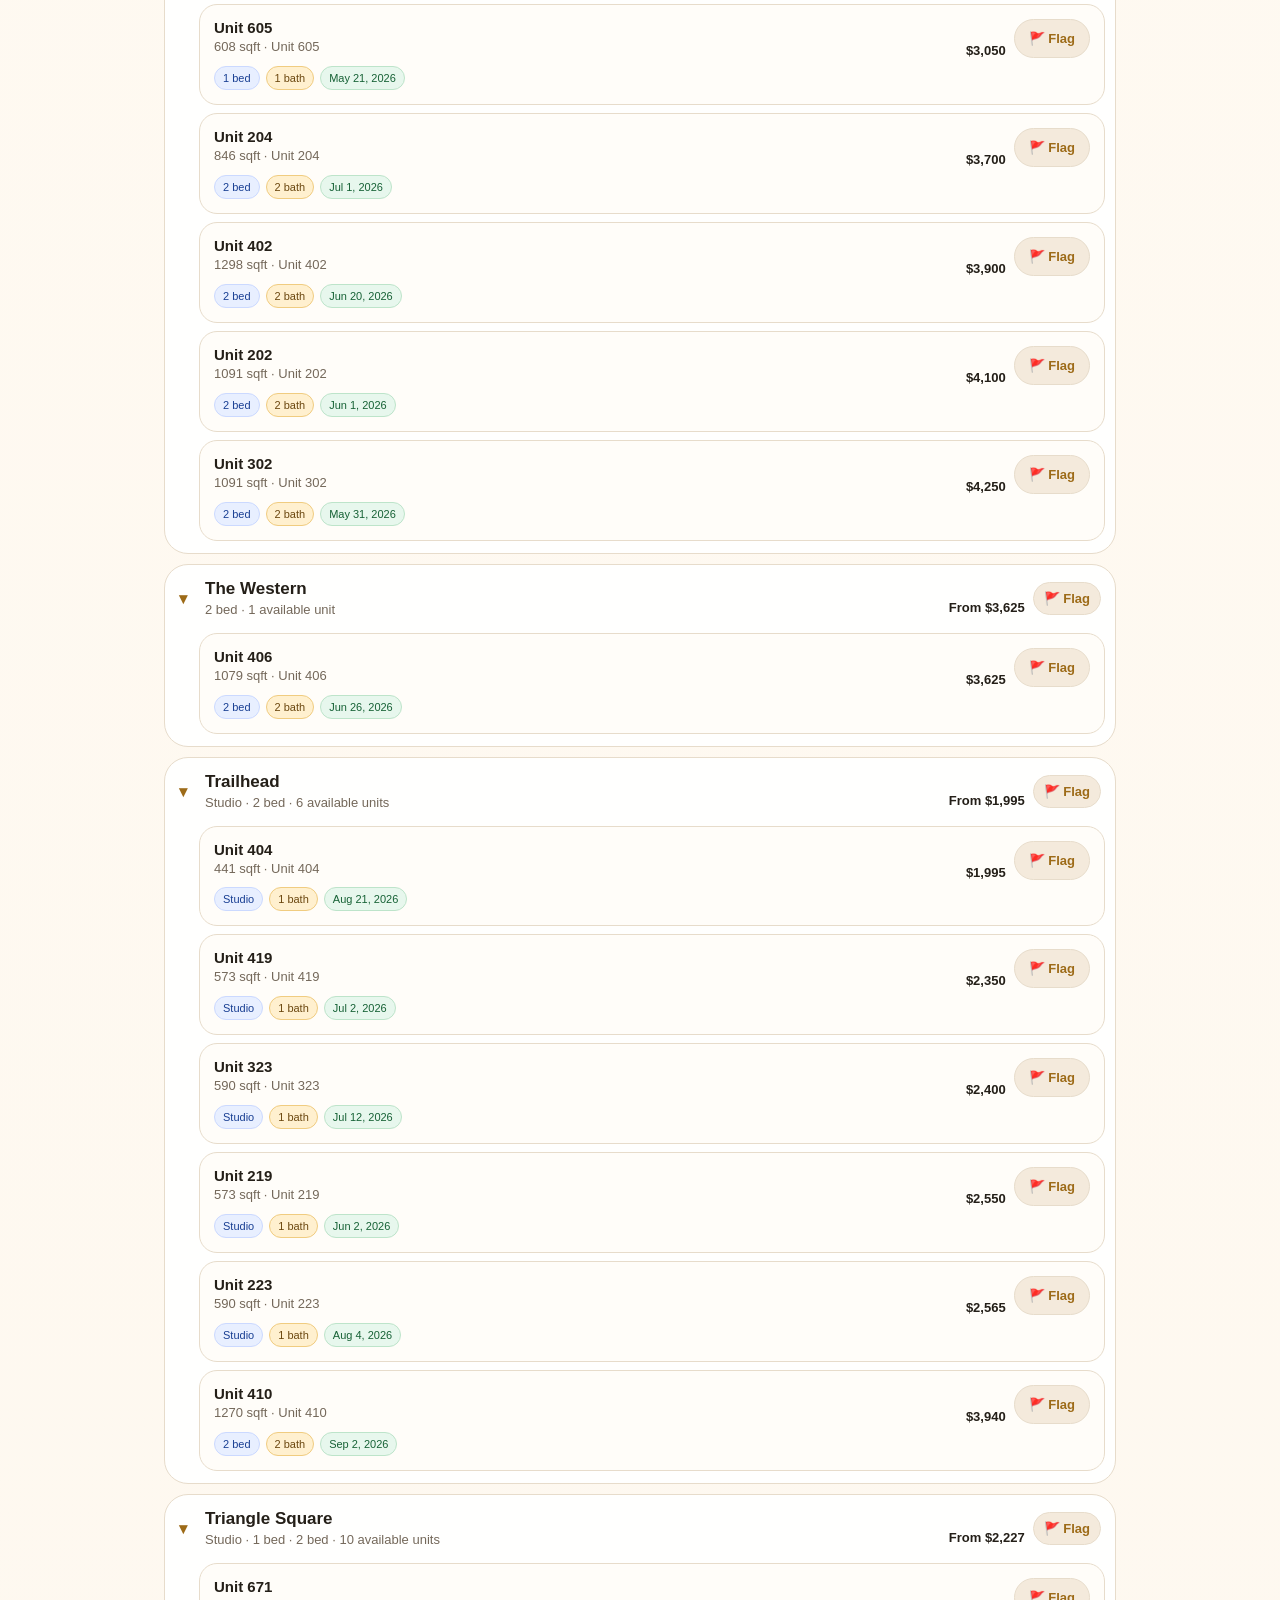
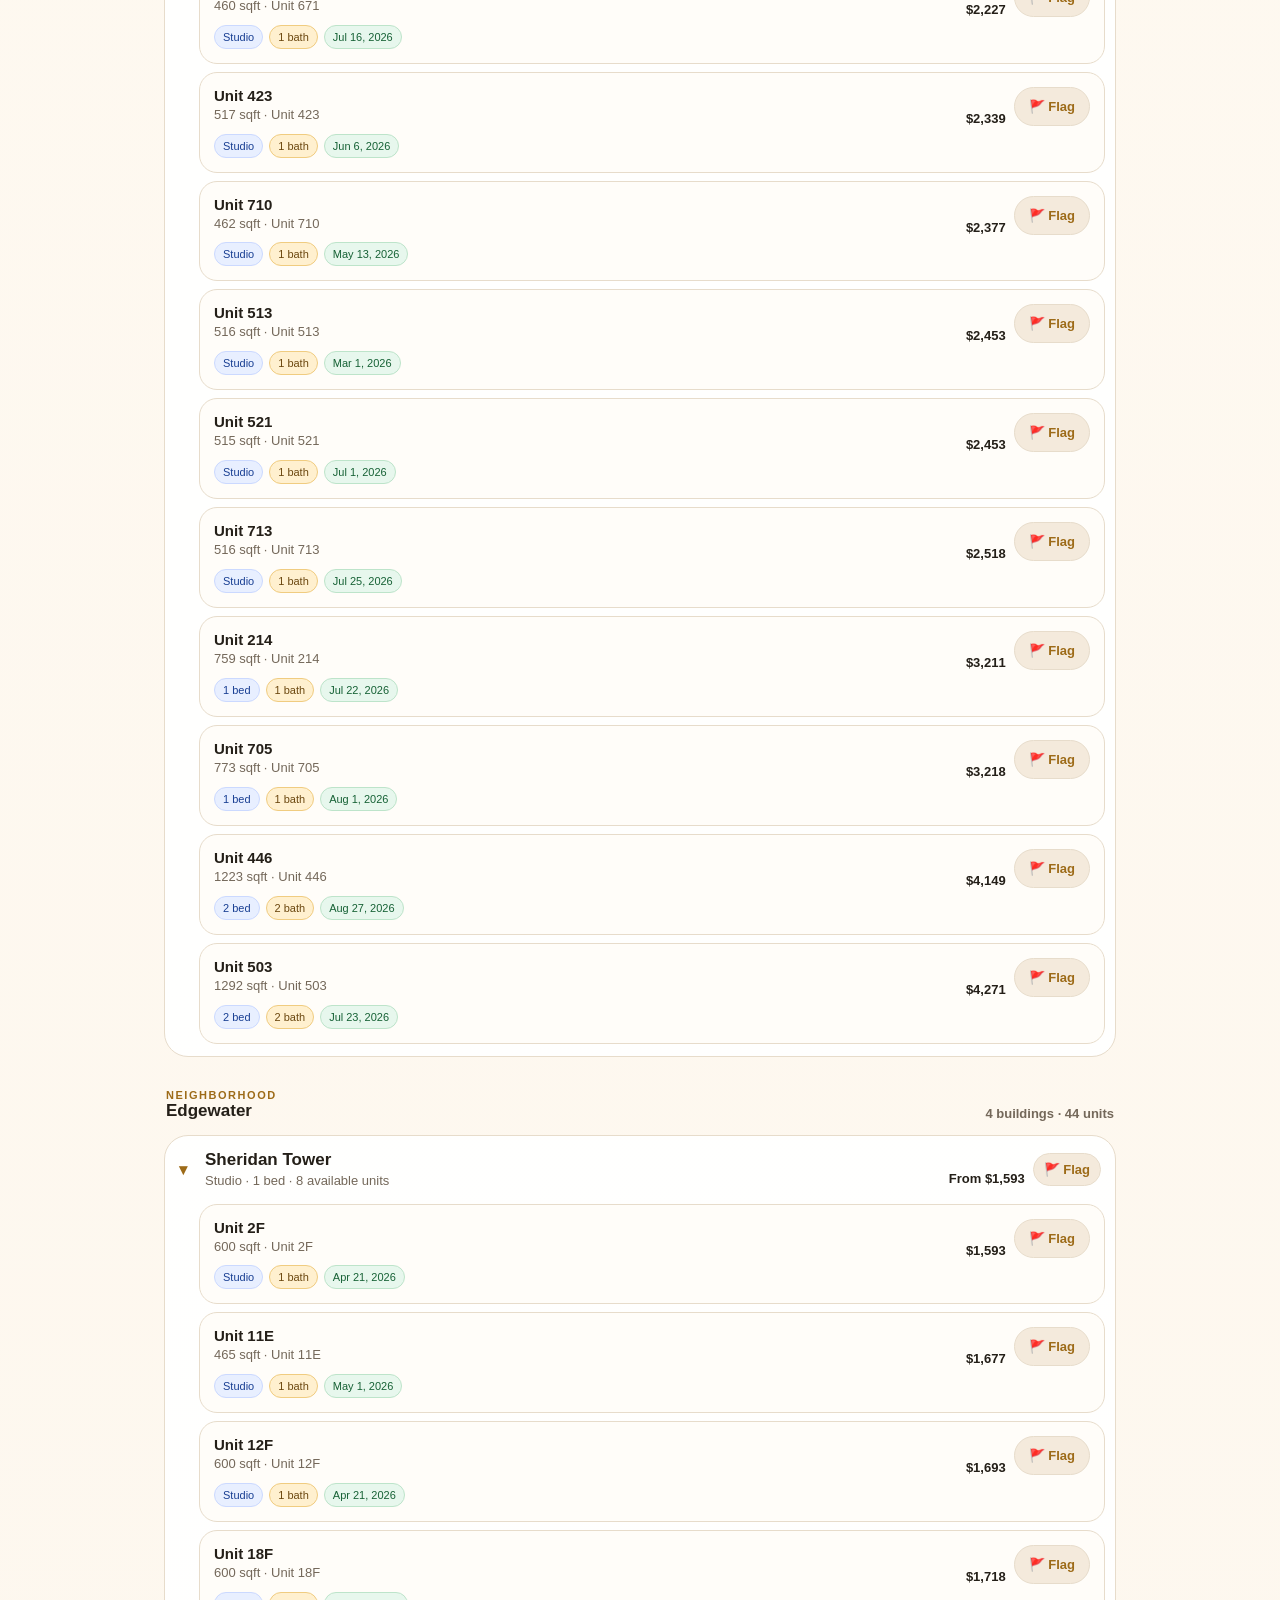
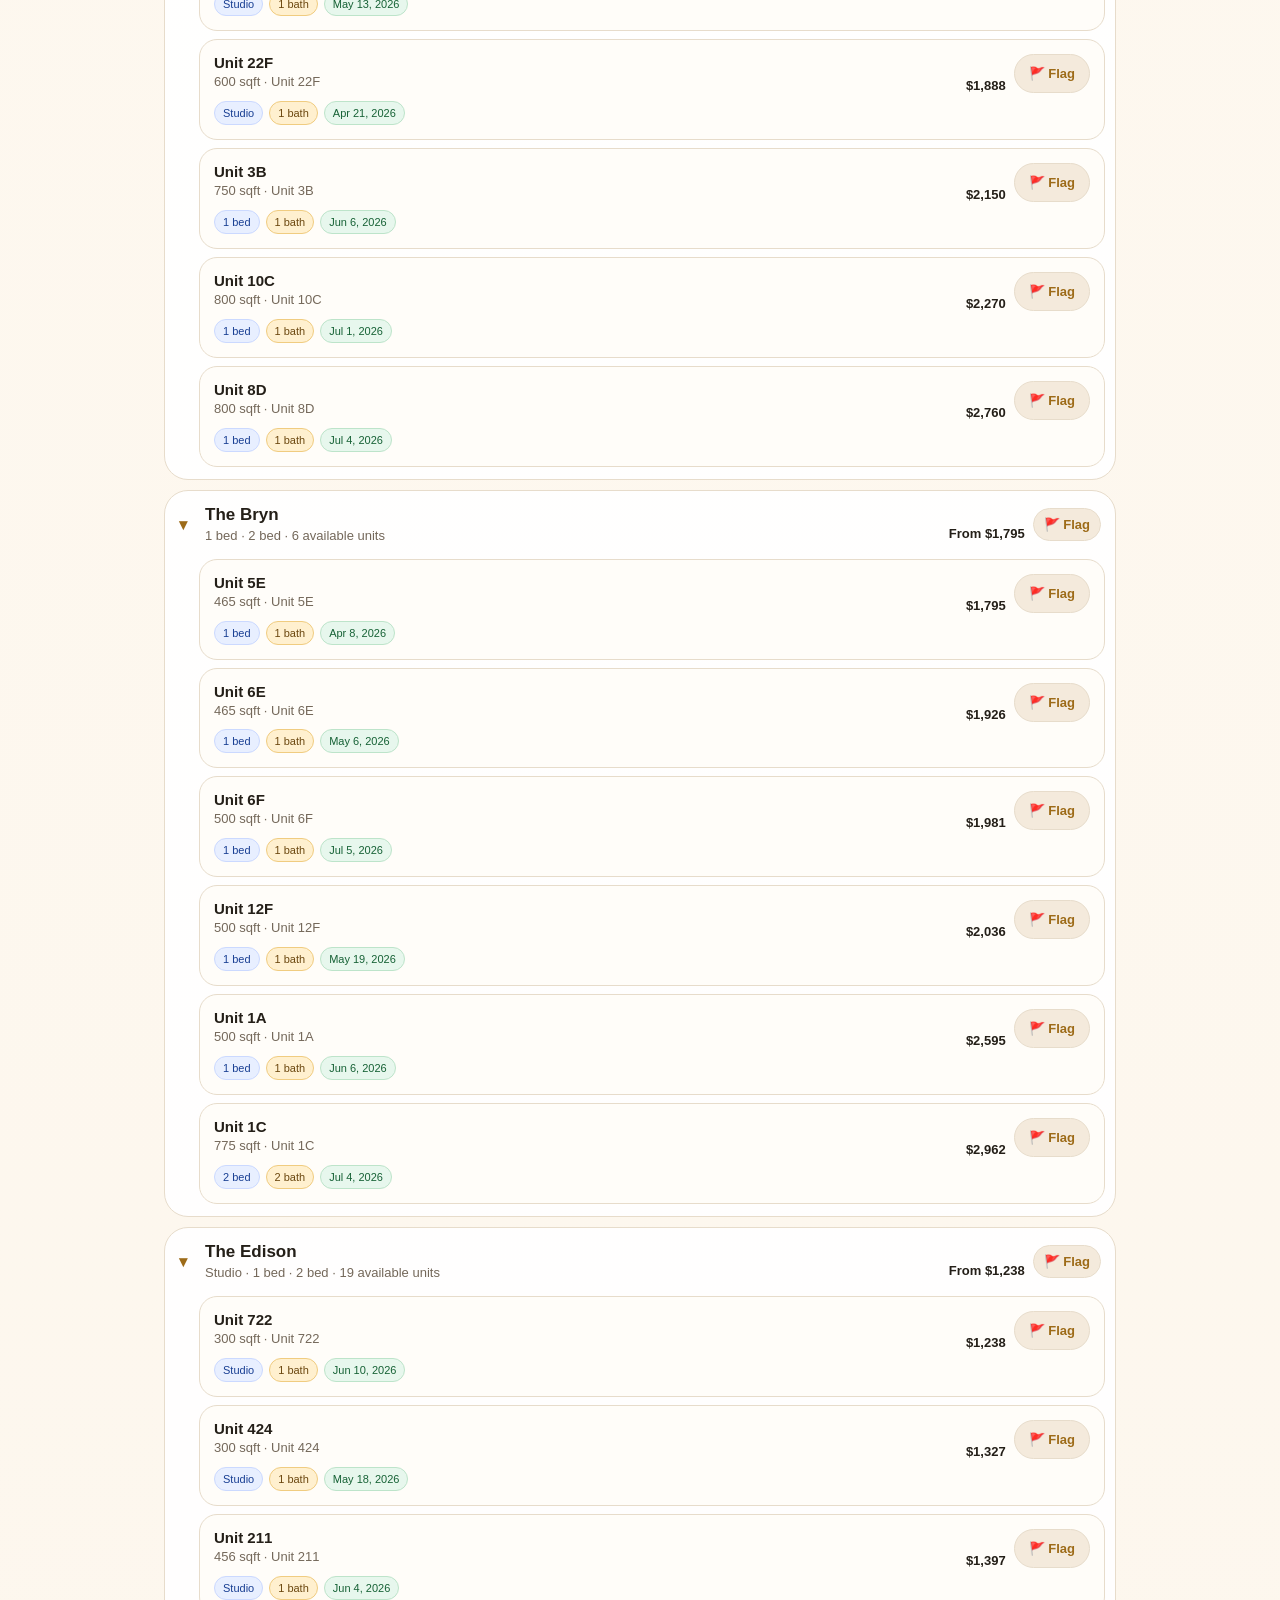
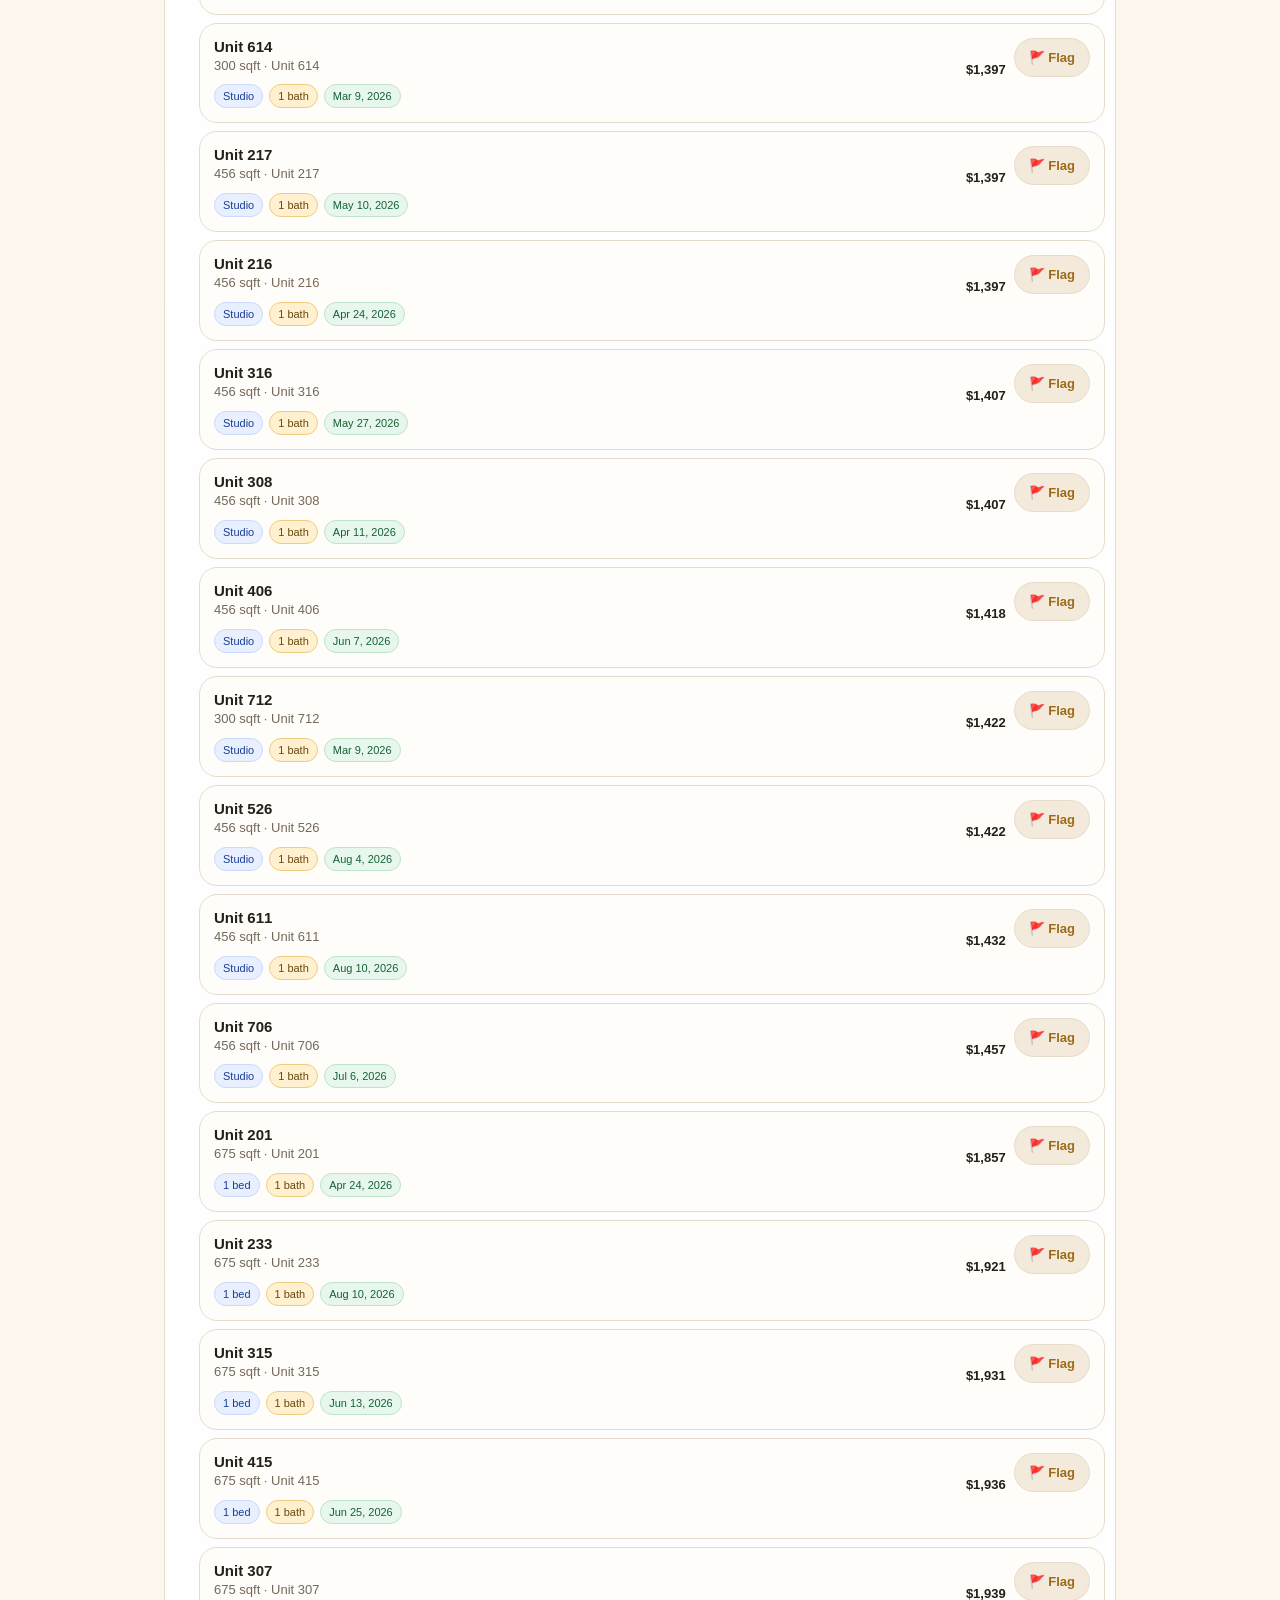
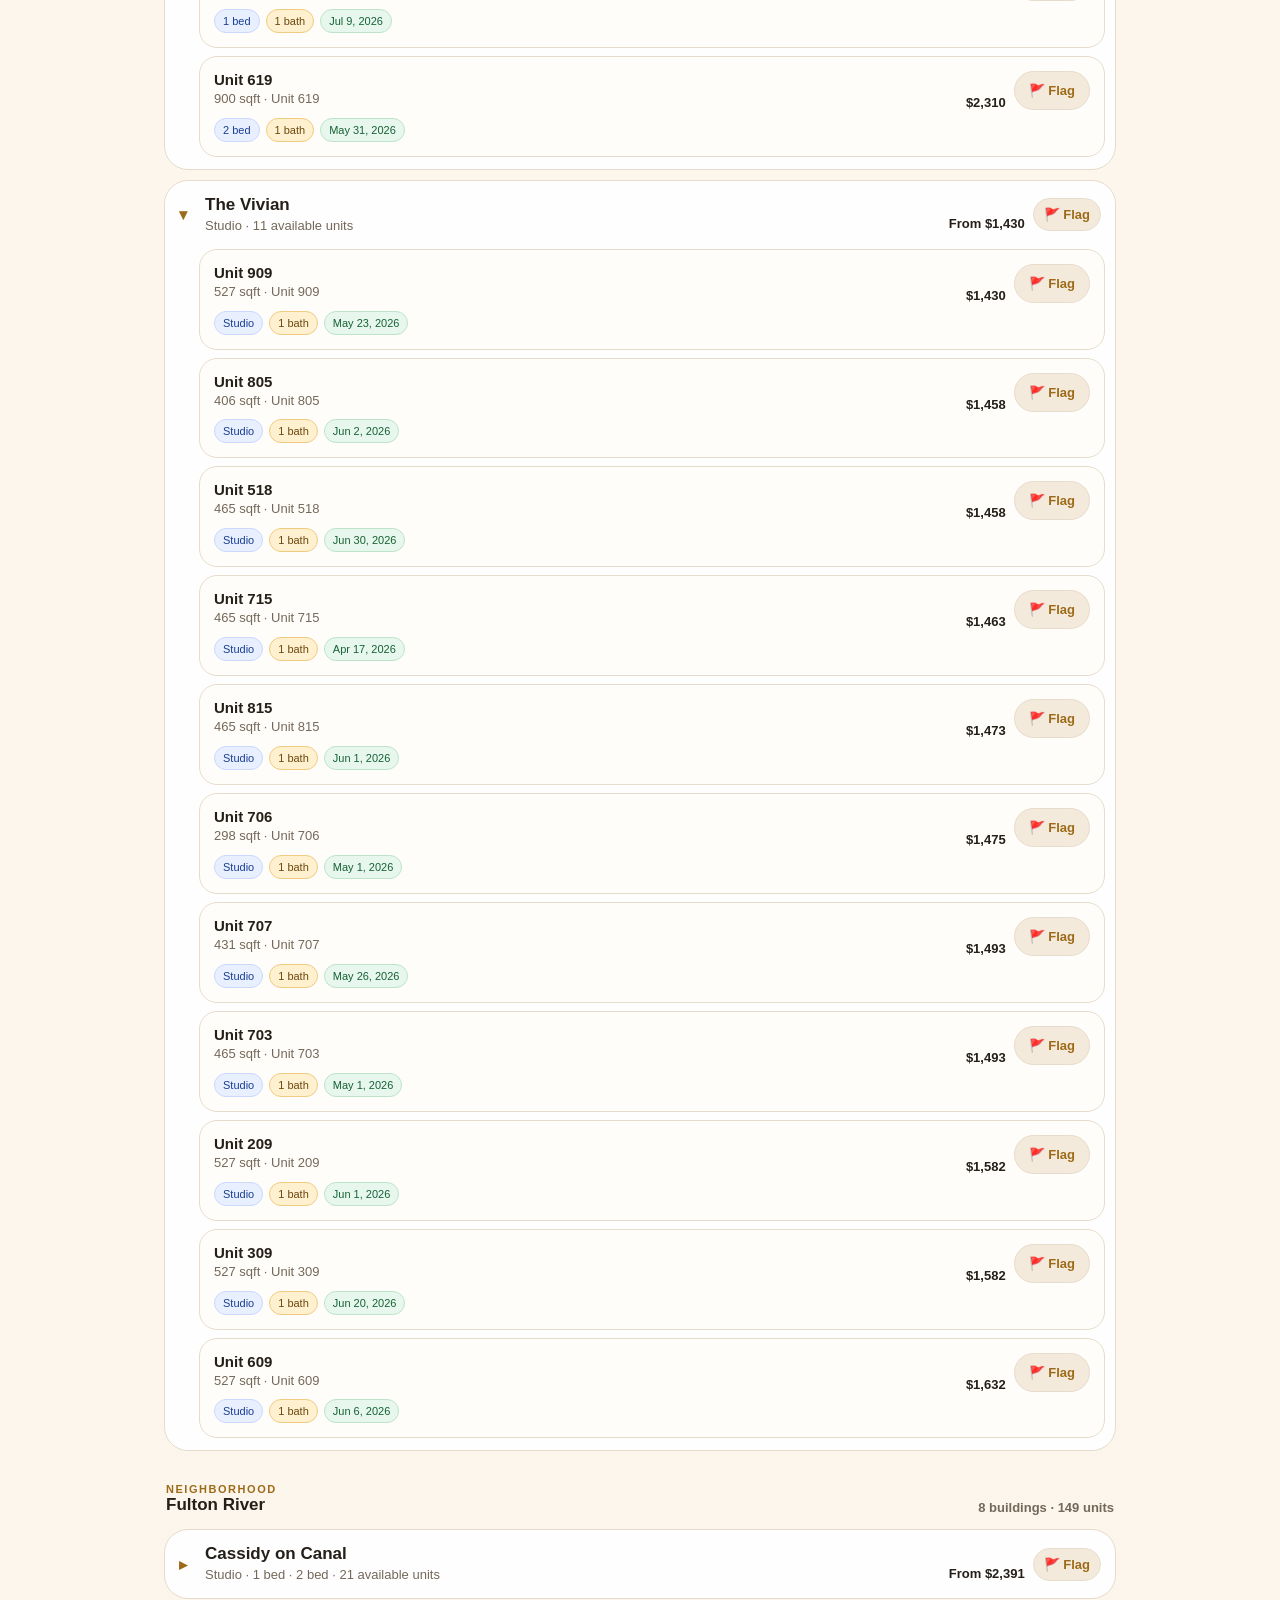
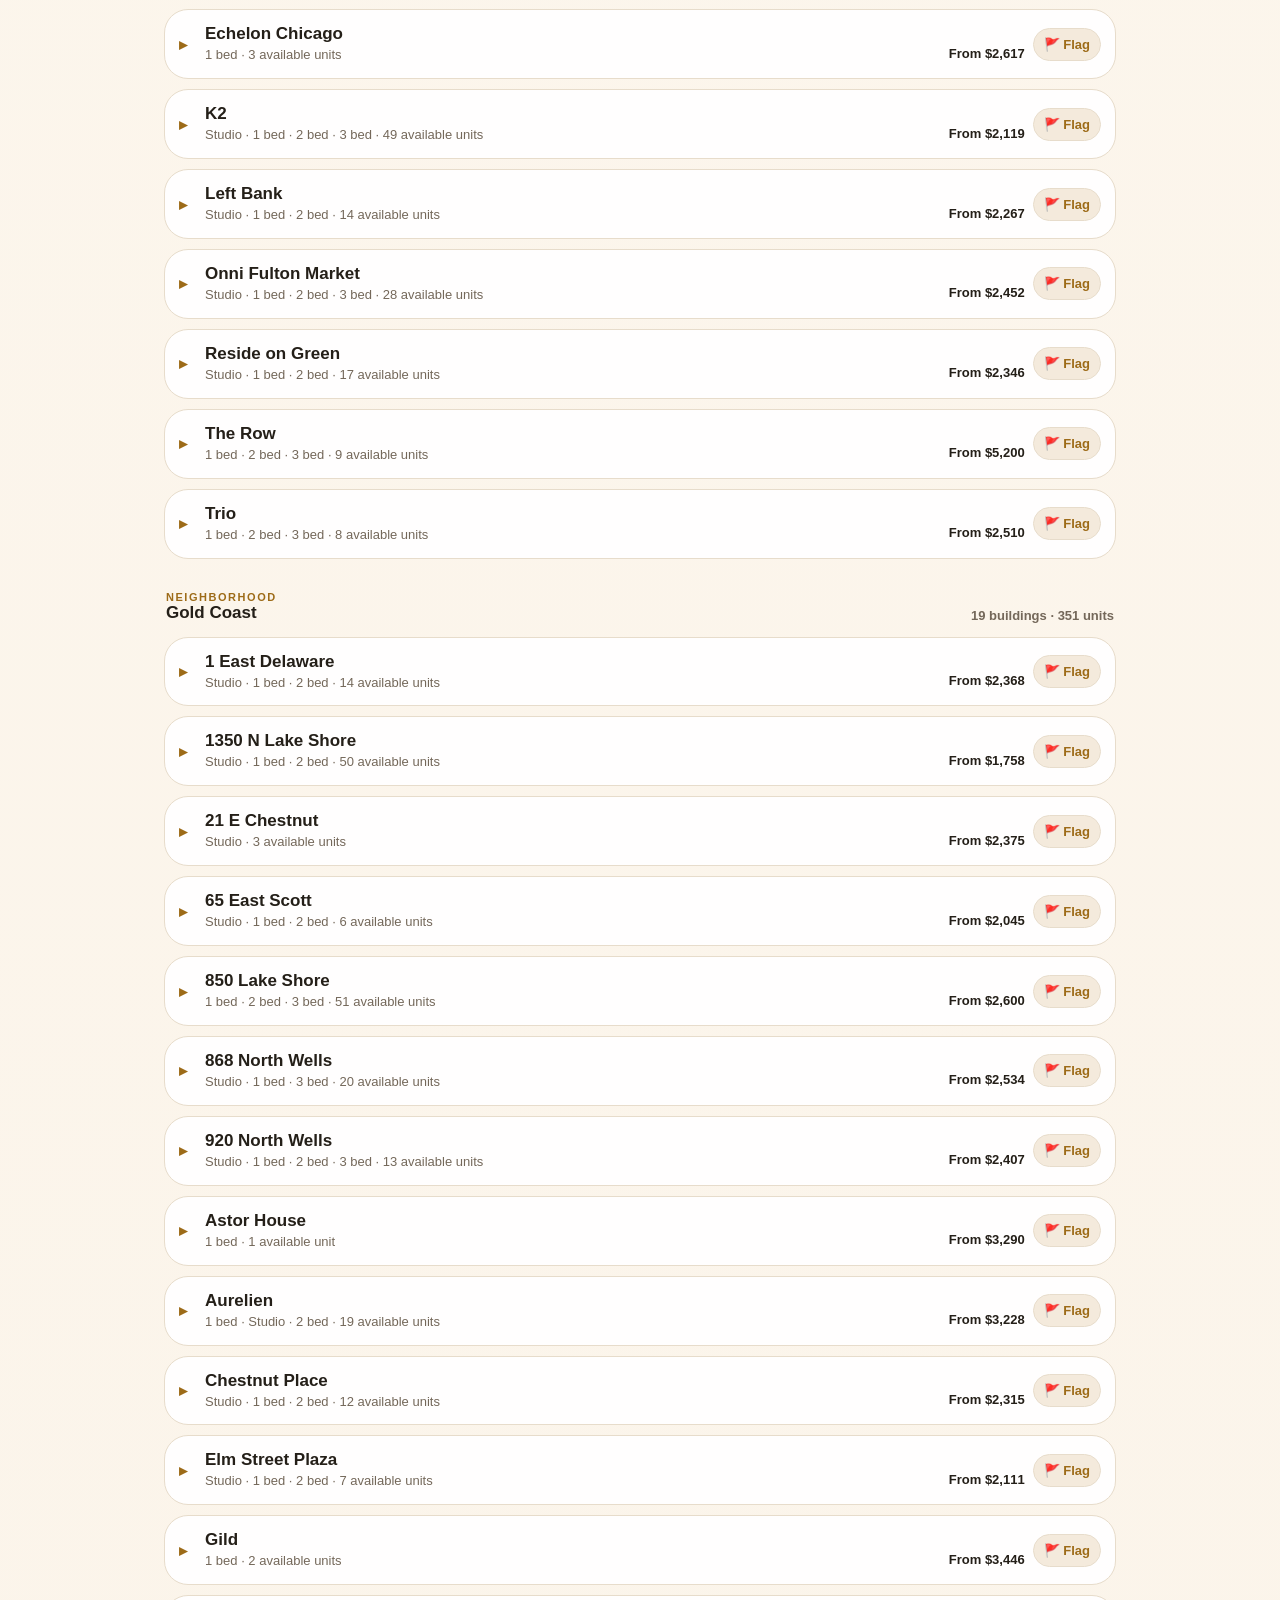
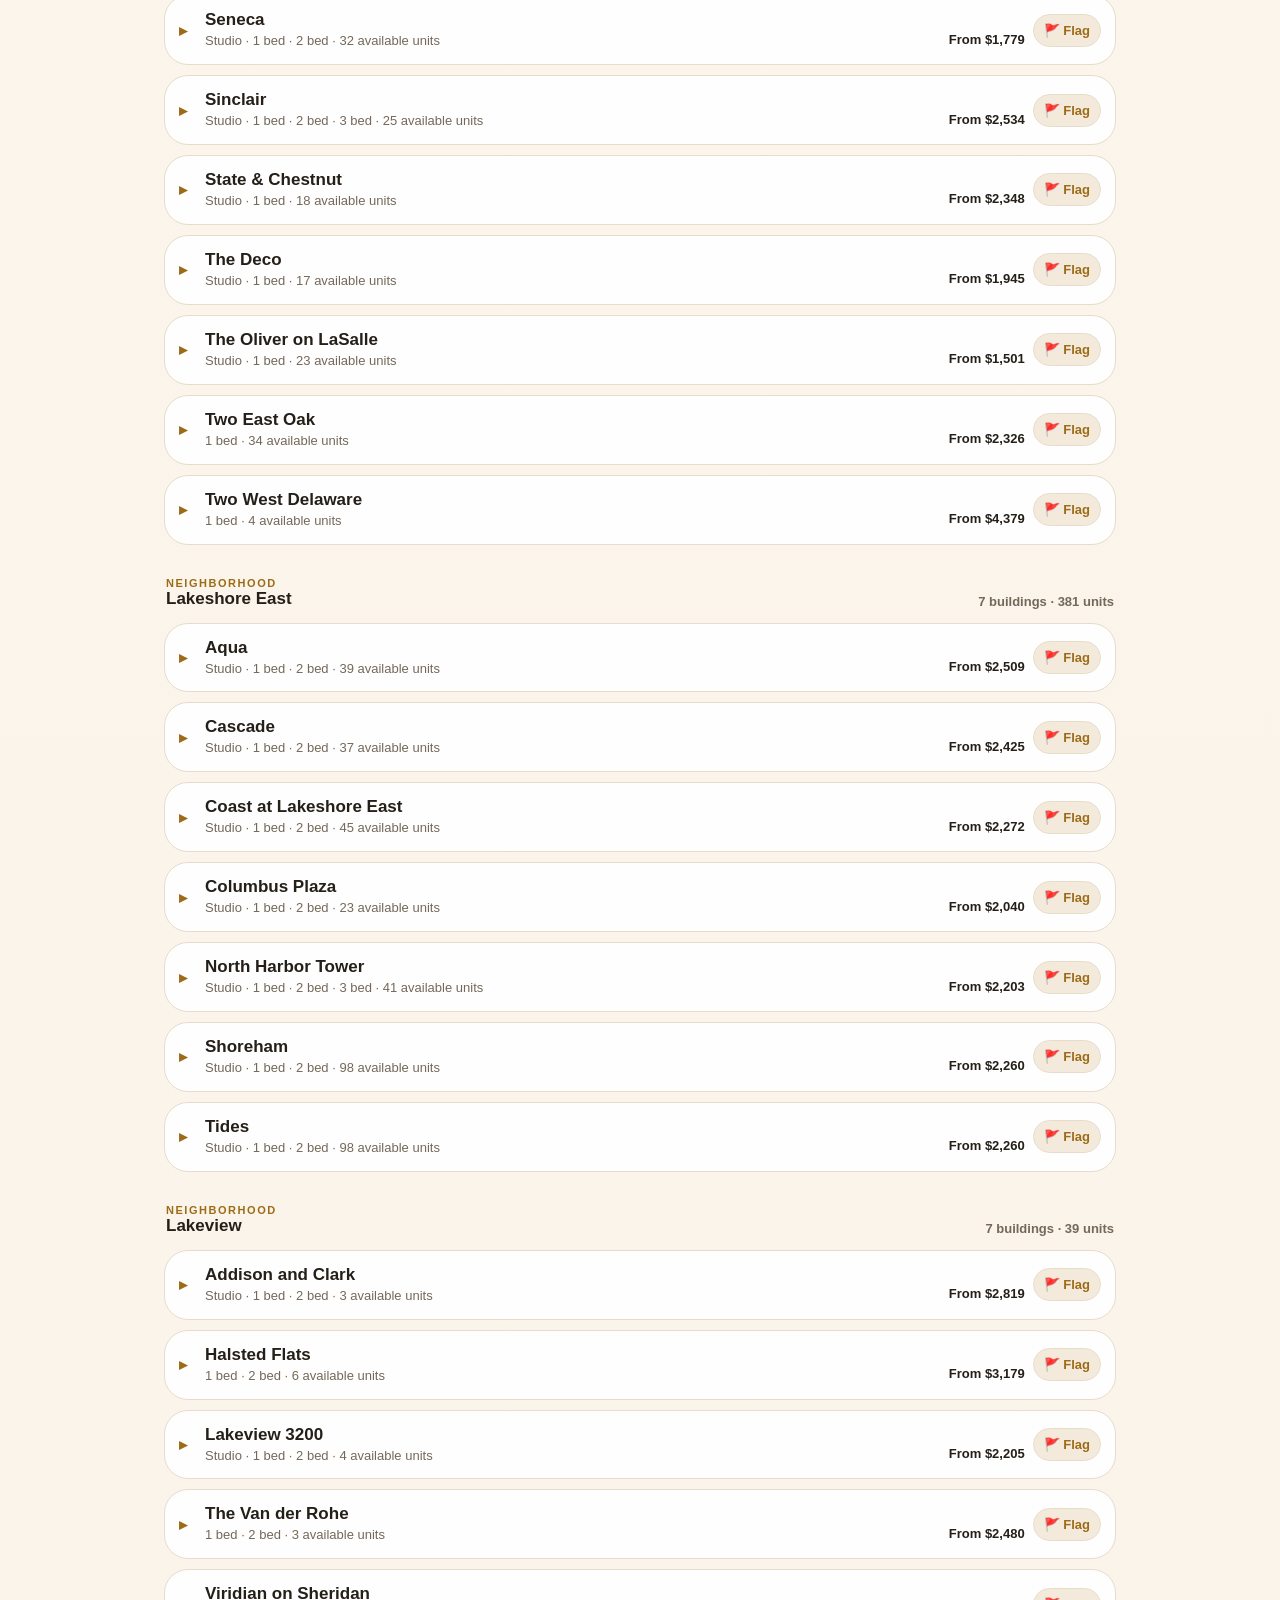
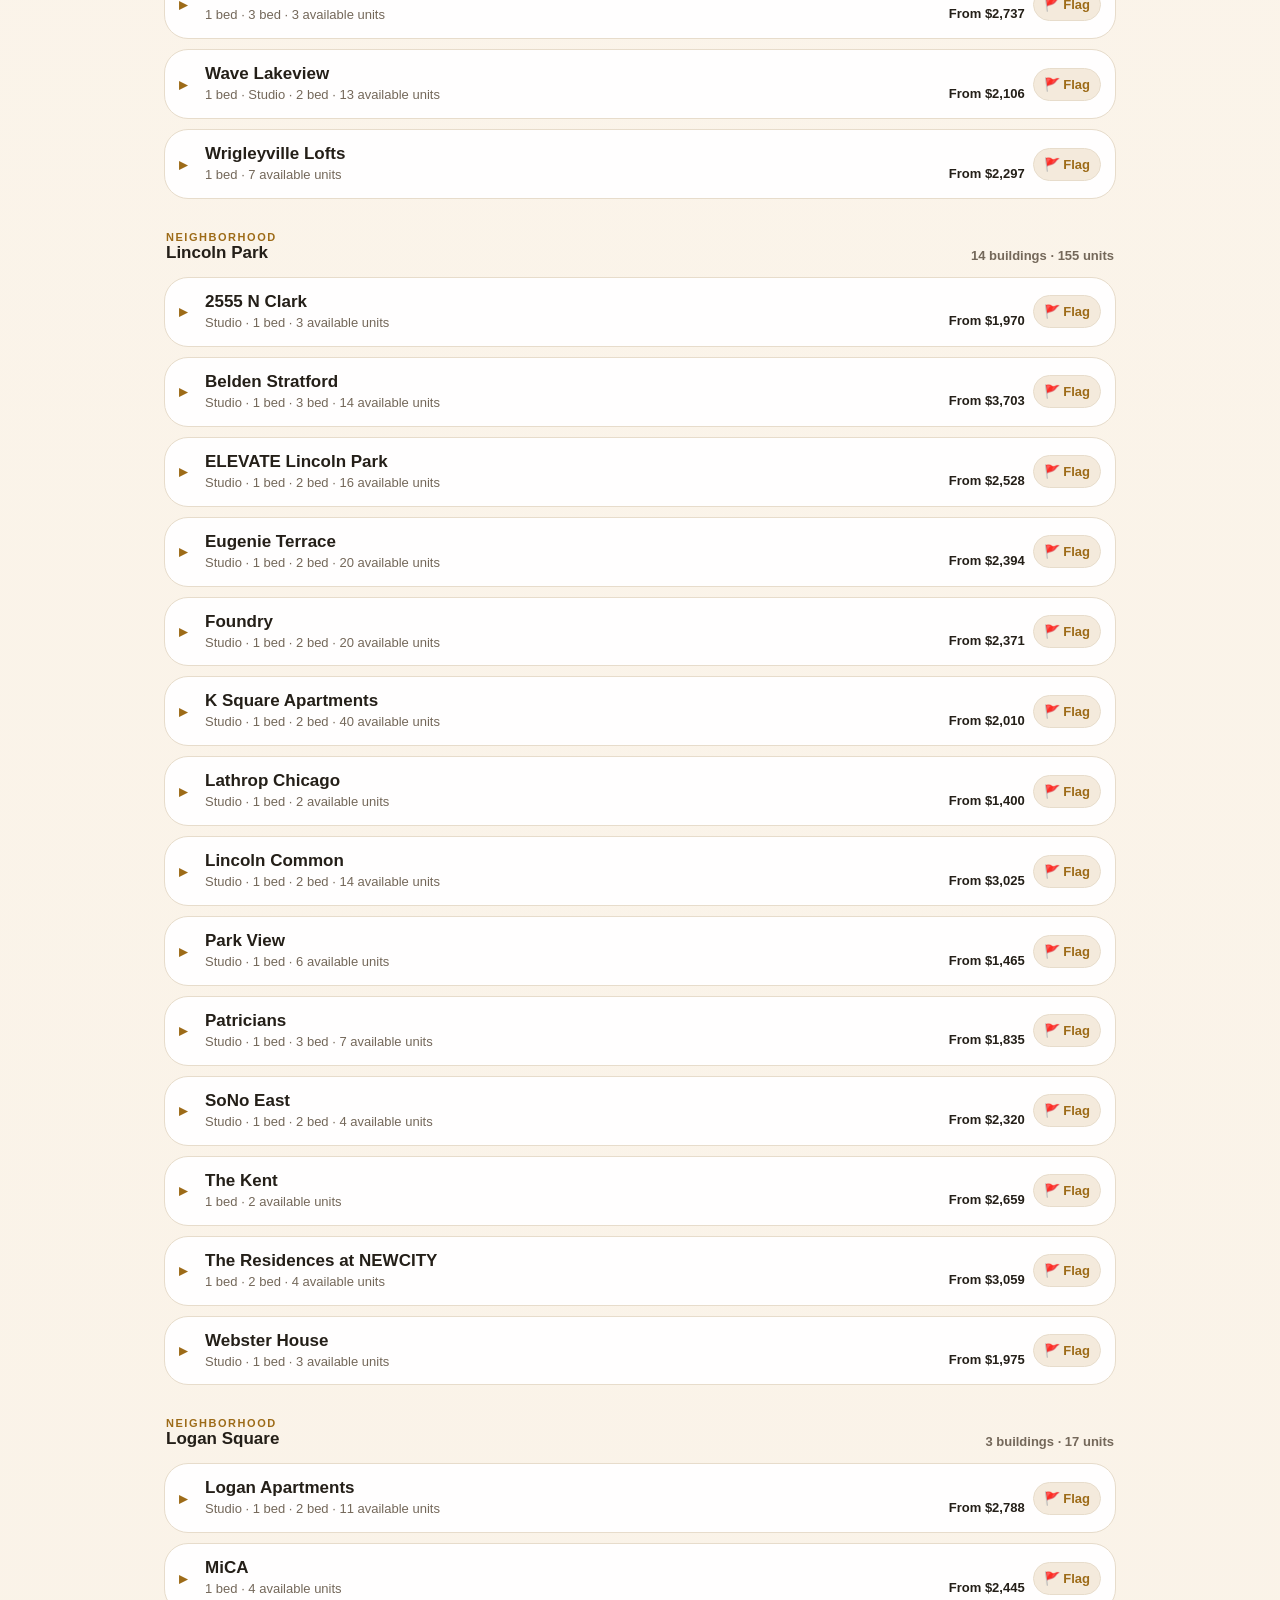
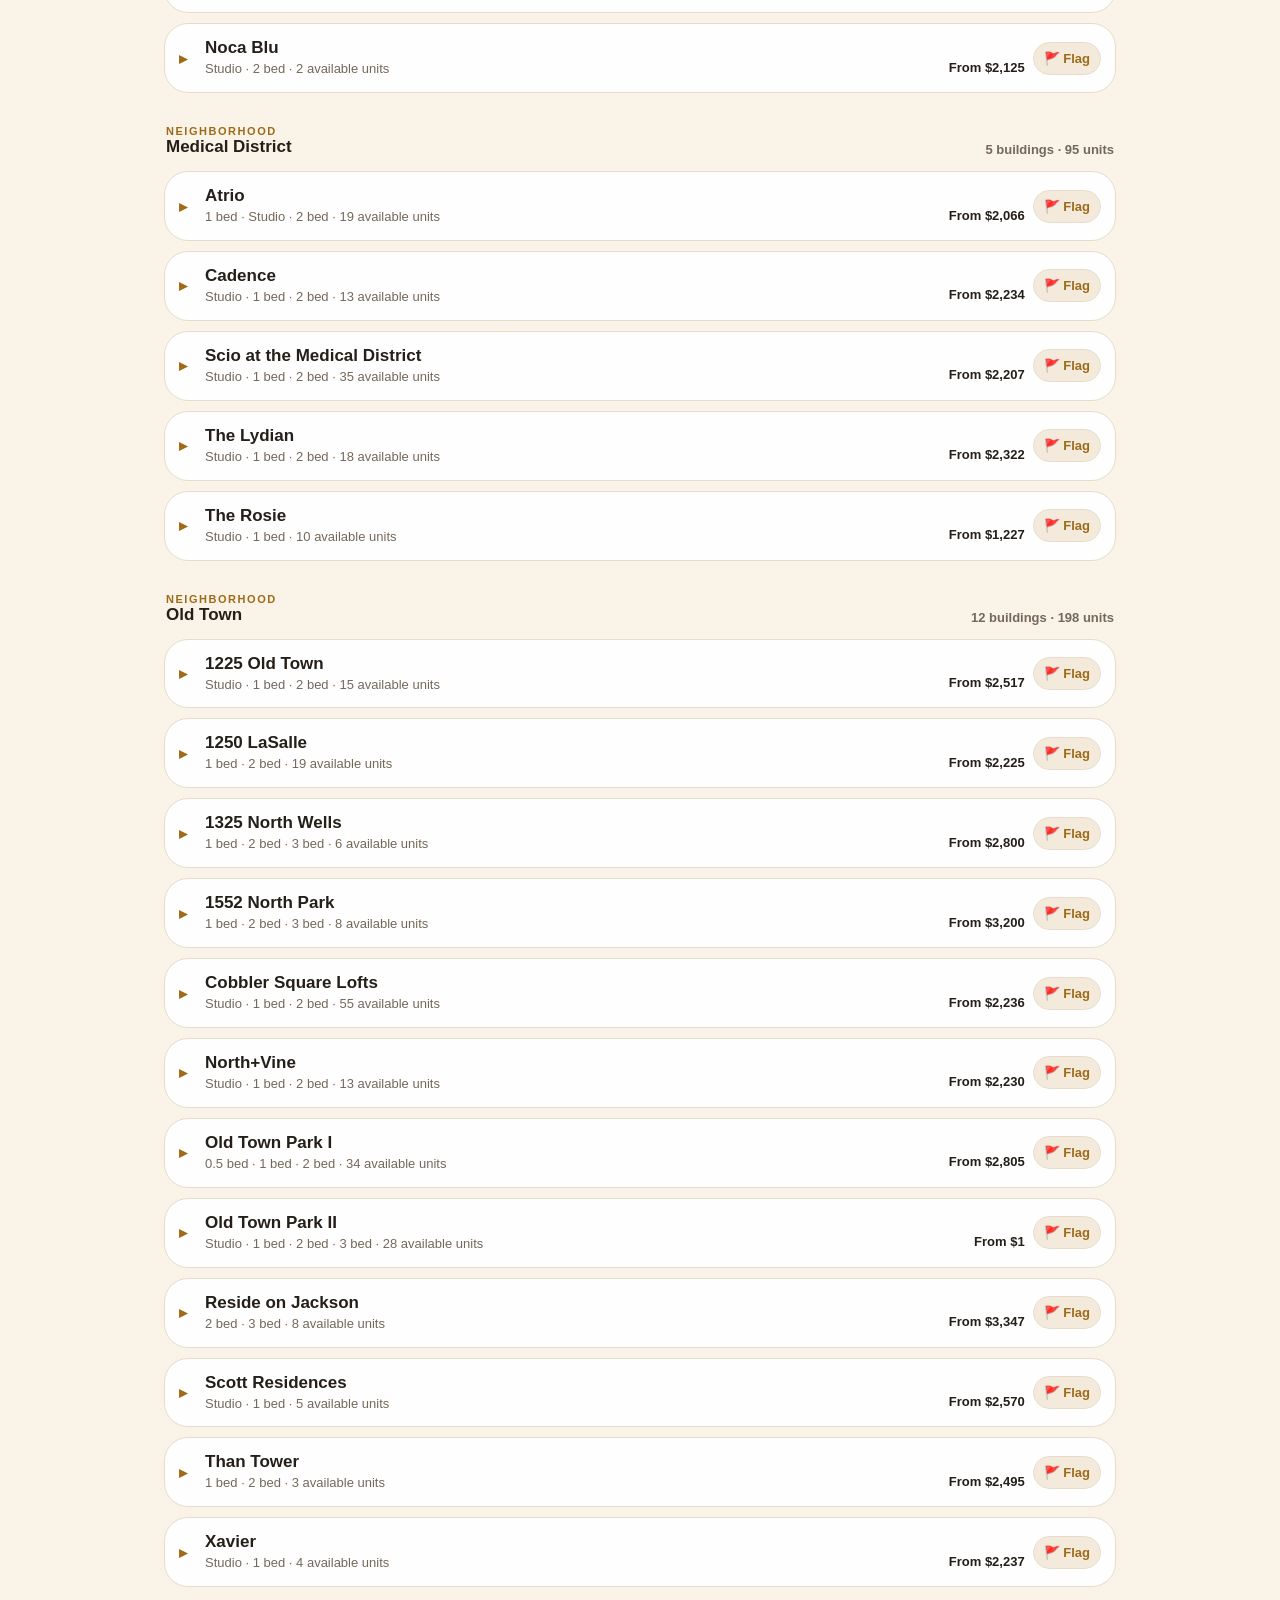
==== commit aa02e67a: "Show last inventory update tag" ====
--- a/src/index.html
+++ b/src/index.html
@@ -8,6 +8,7 @@
   <meta name="apple-mobile-web-app-title" content="Chicago Apartment Co. Inventory" />
   <title>Chicago Apartment Co. Inventory Searcher</title>
   <link rel="stylesheet" href="styles.css?v=live-inventory-cache-refresh-fallback" />
+  <link rel="stylesheet" href="update-pill.css?v=last-update-pill" />
 </head>
 <body>
   <div class="app" id="app">
@@ -32,6 +33,7 @@
             <h2 id="heroTitle">Find units fast</h2>
             <p id="heroSub">Filter the twice-daily Inventory LIVE snapshot by beds, baths, neighborhood, price, and move date.</p>
           </div>
+          <div class="update-pill" id="lastUpdateTag">Last Update pending</div>
         </div>
 
         <div class="stats-grid" id="statsGrid"></div>
@@ -123,7 +125,7 @@
   </div>
 
   <div class="toast" id="toast"></div>
-  <script src="seed-data.js?v=auto-update-no-reload-button"></script>
-  <script src="app.js?v=auto-update-no-reload-button"></script>
+  <script src="seed-data.js?v=last-update-pill"></script>
+  <script src="app.js?v=last-update-pill"></script>
 </body>
 </html>
--- a/src/update-pill.css
+++ b/src/update-pill.css
@@ -0,0 +1,21 @@
+.update-pill {
+  align-self: flex-start;
+  white-space: nowrap;
+  border: 1px solid var(--line);
+  background: #fff7eb;
+  color: var(--gold2);
+  border-radius: 999px;
+  padding: 9px 12px;
+  font-size: 12px;
+  font-weight: 900;
+}
+
+@media (max-width: 520px) {
+  .hero-card {
+    flex-direction: column;
+  }
+
+  .update-pill {
+    white-space: normal;
+  }
+}
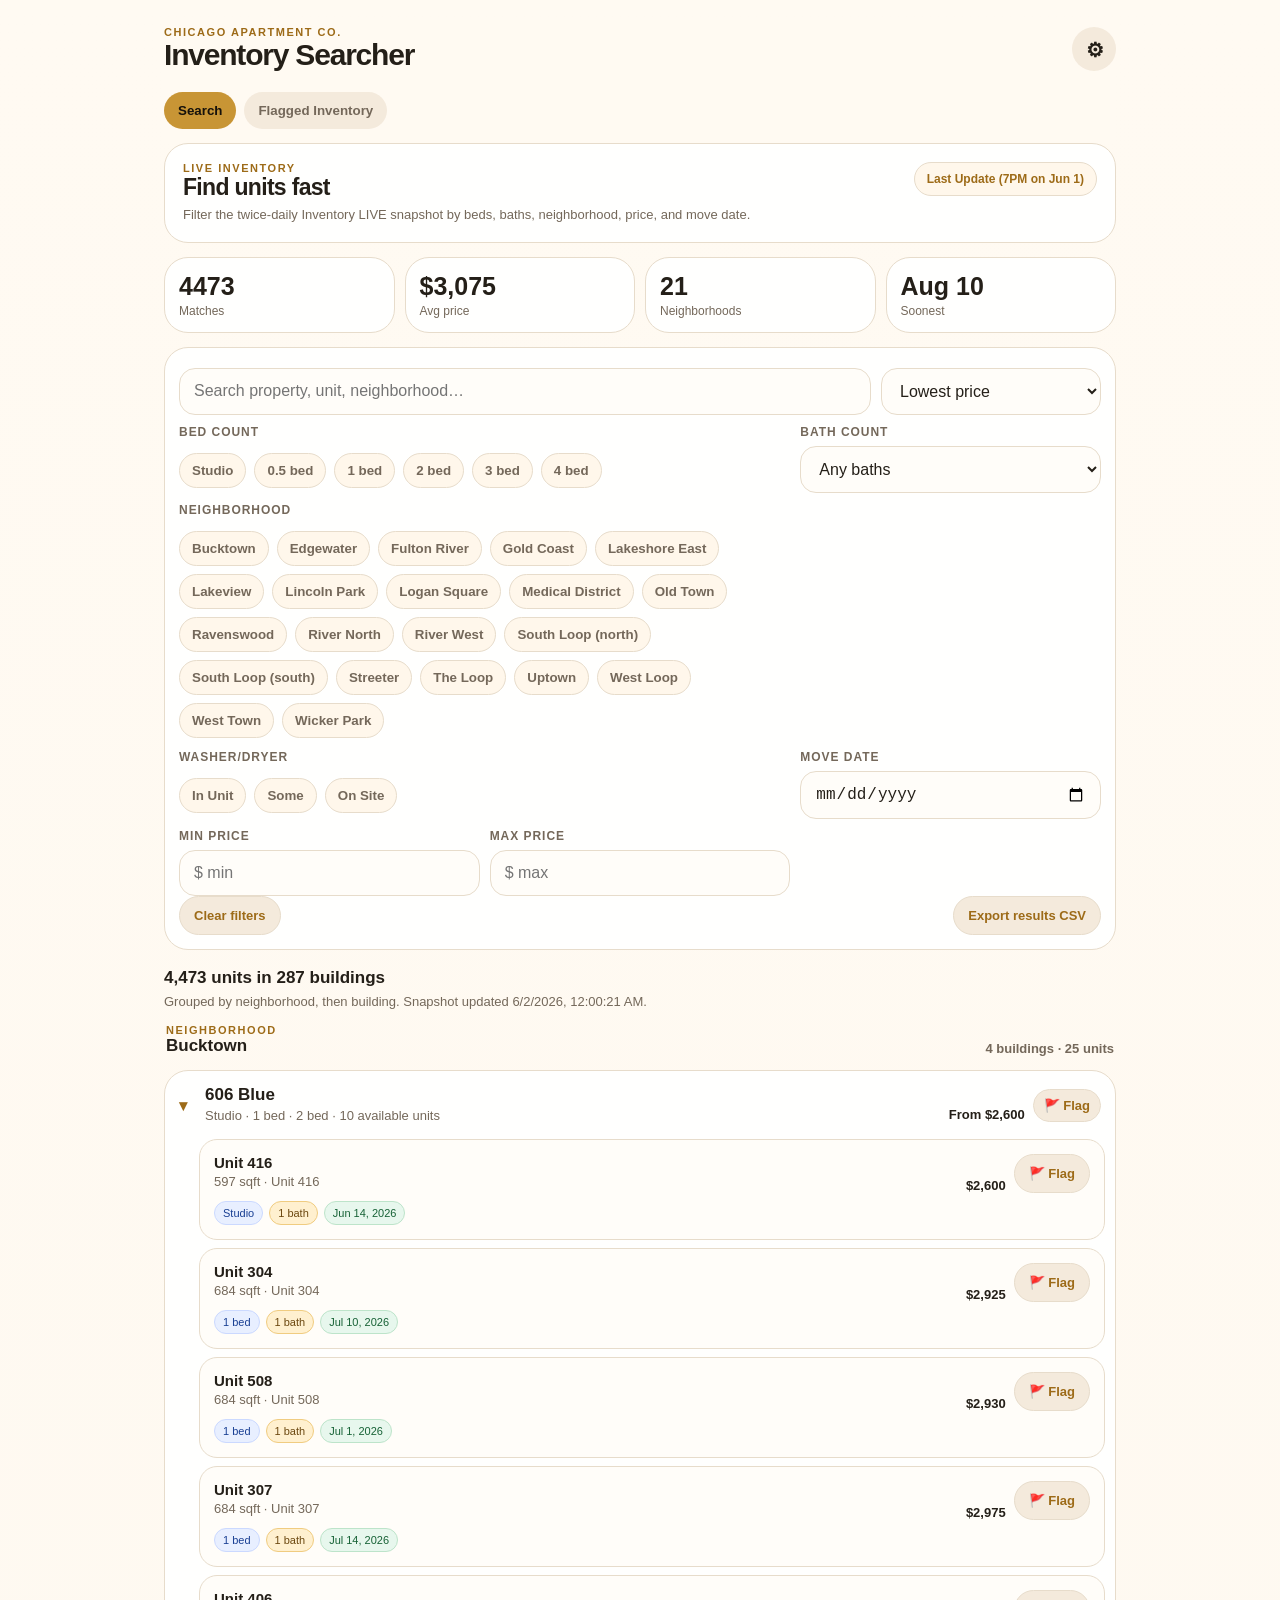
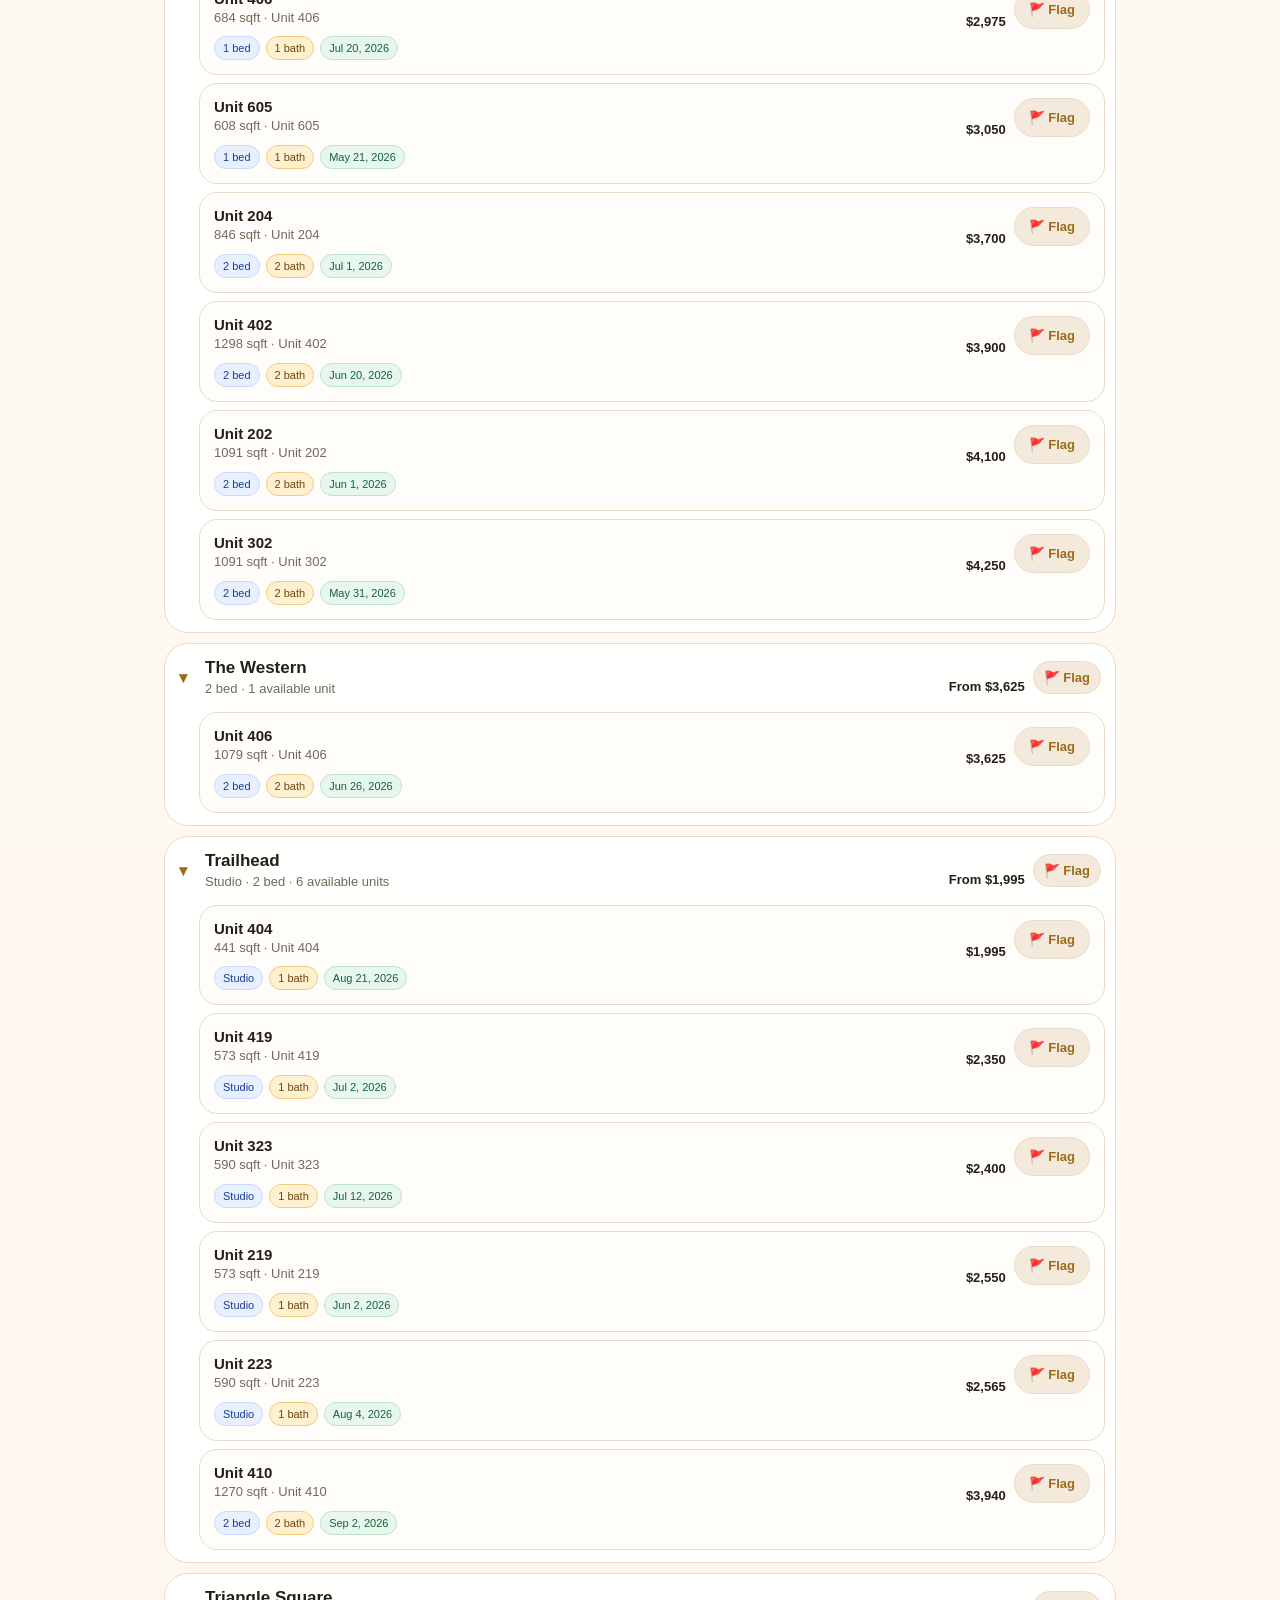
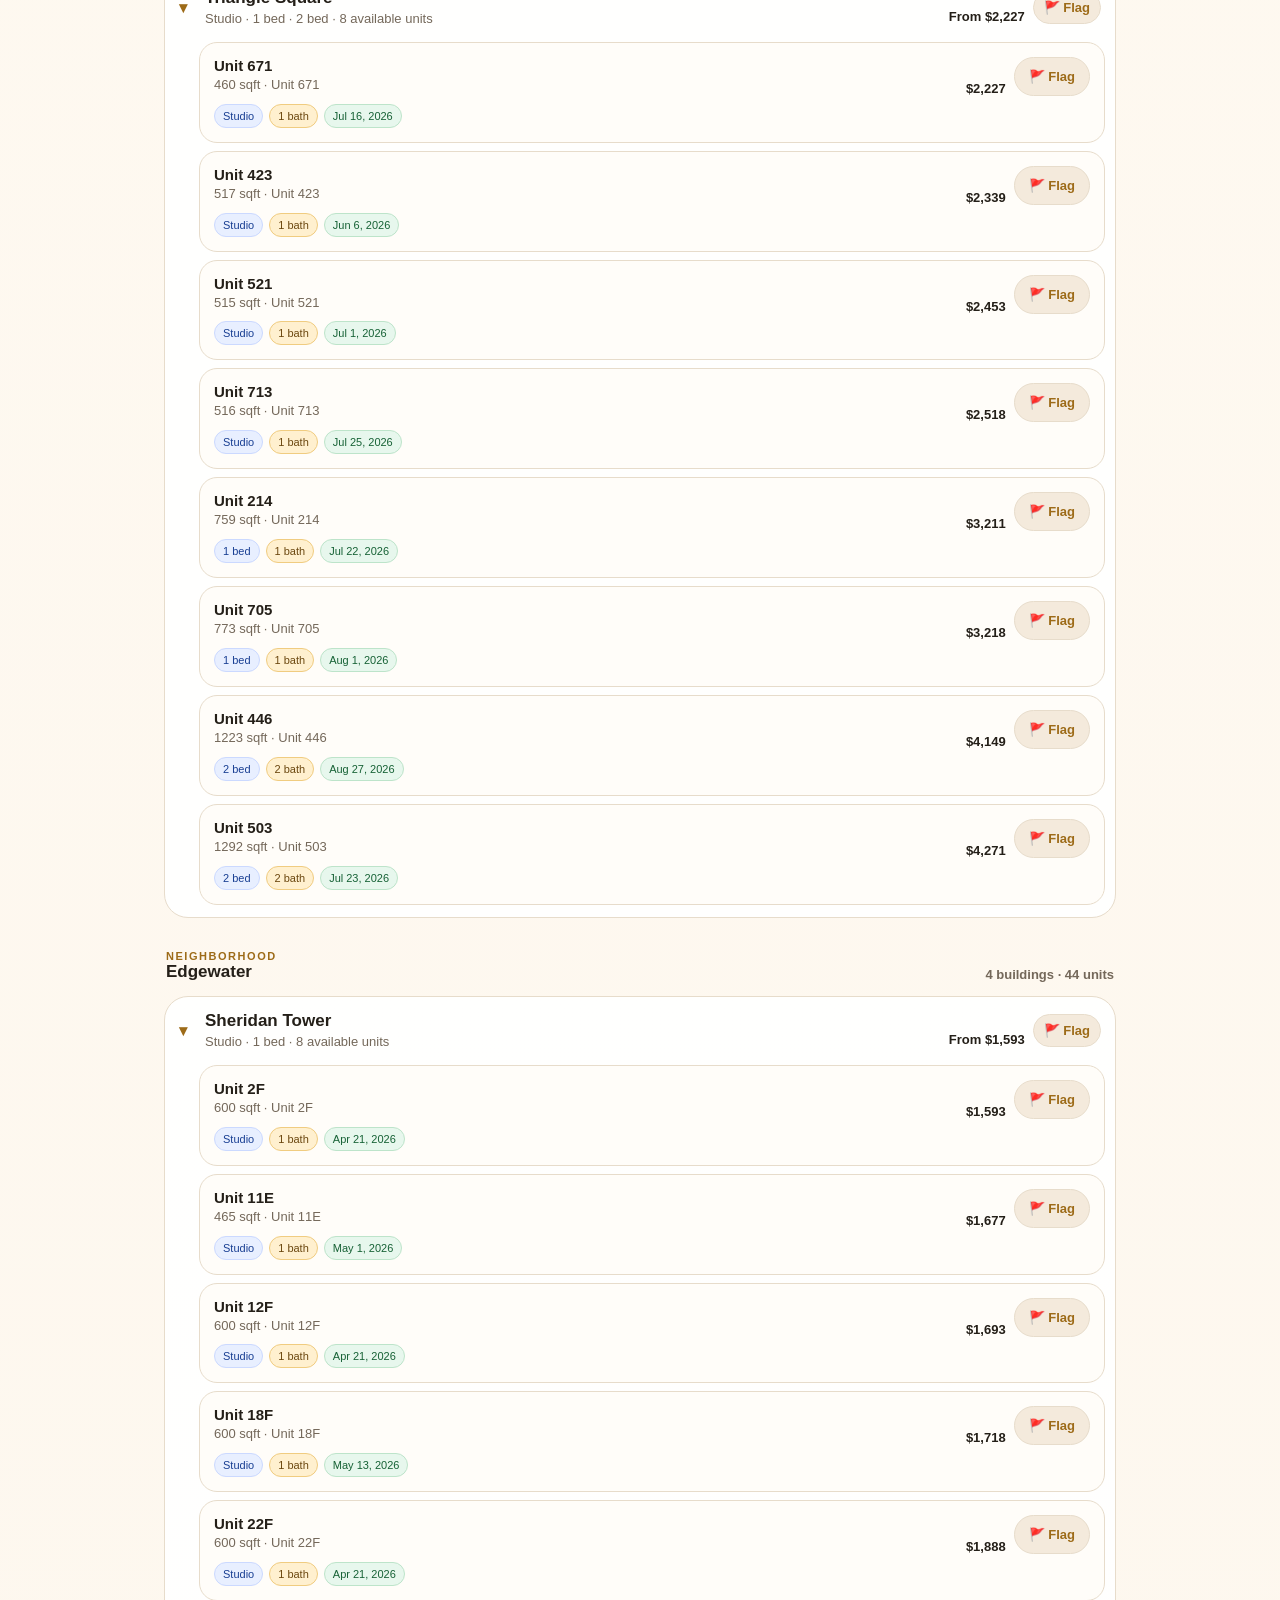
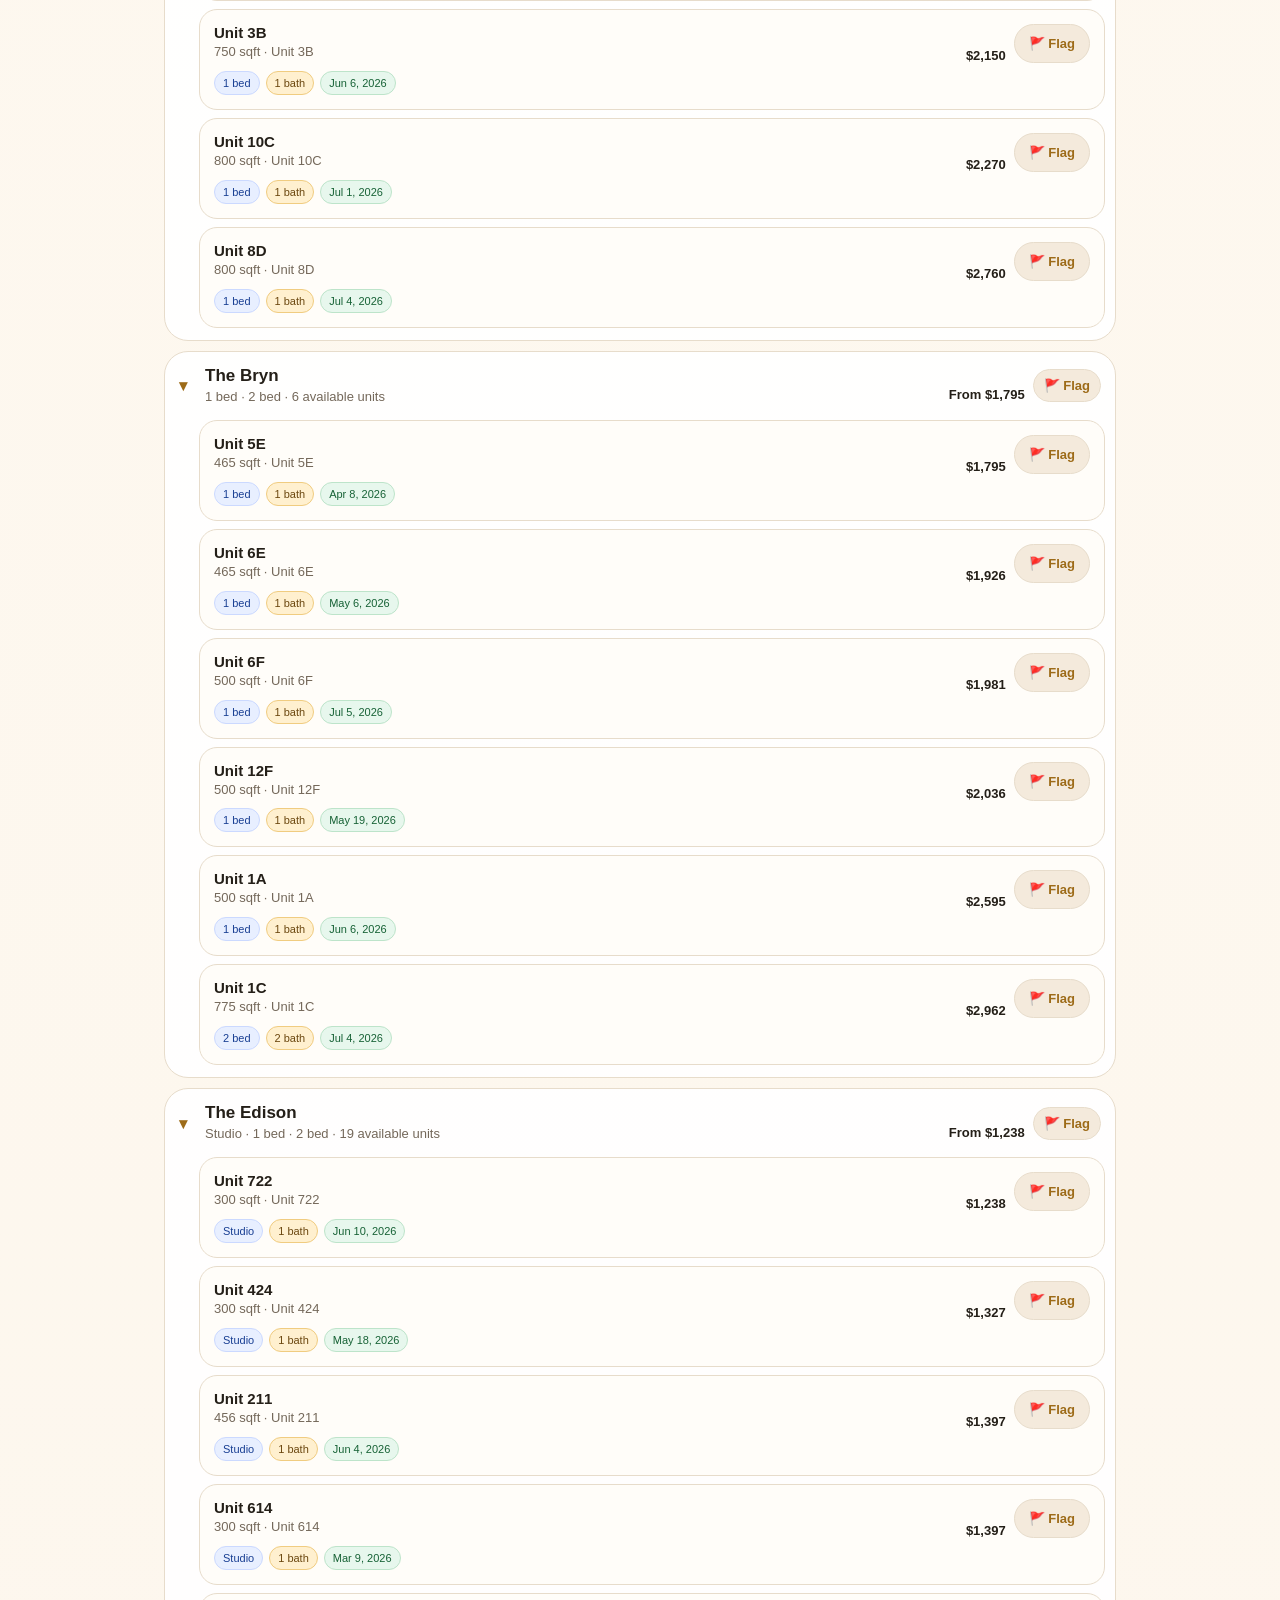
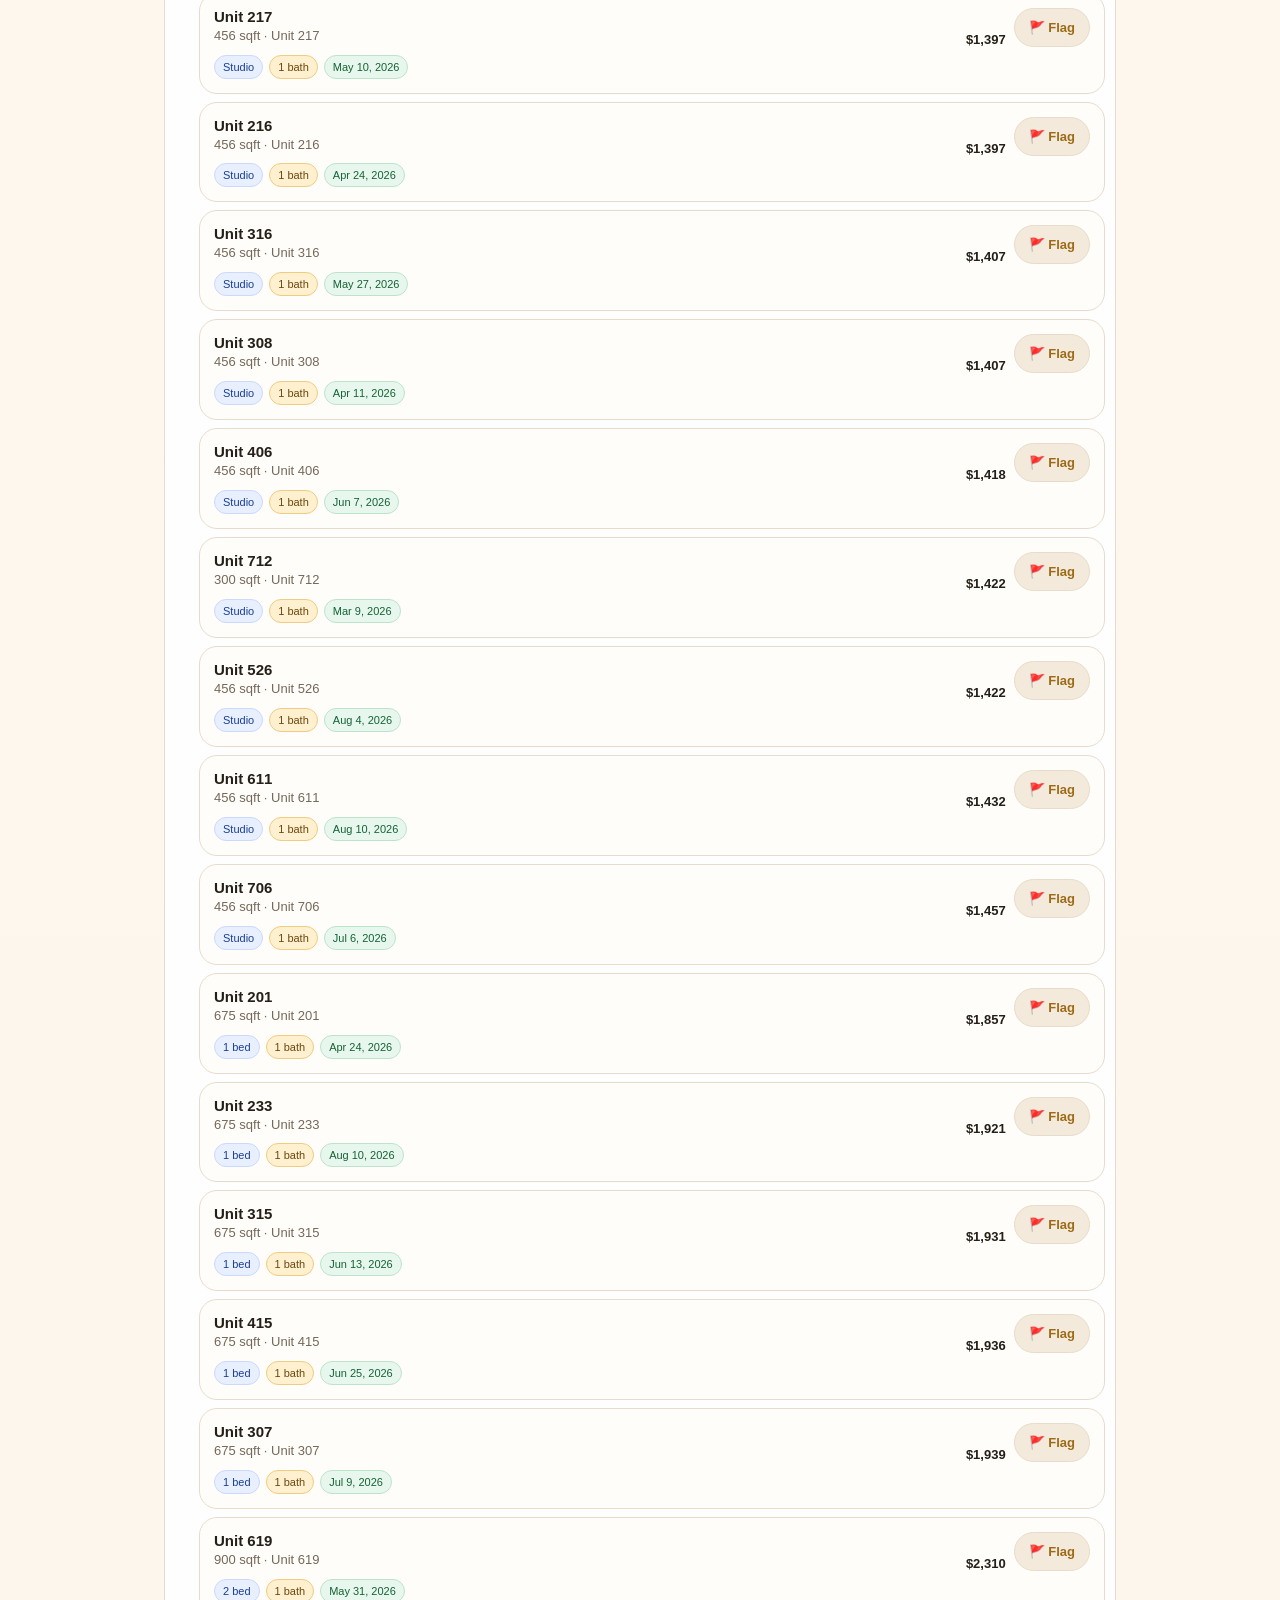
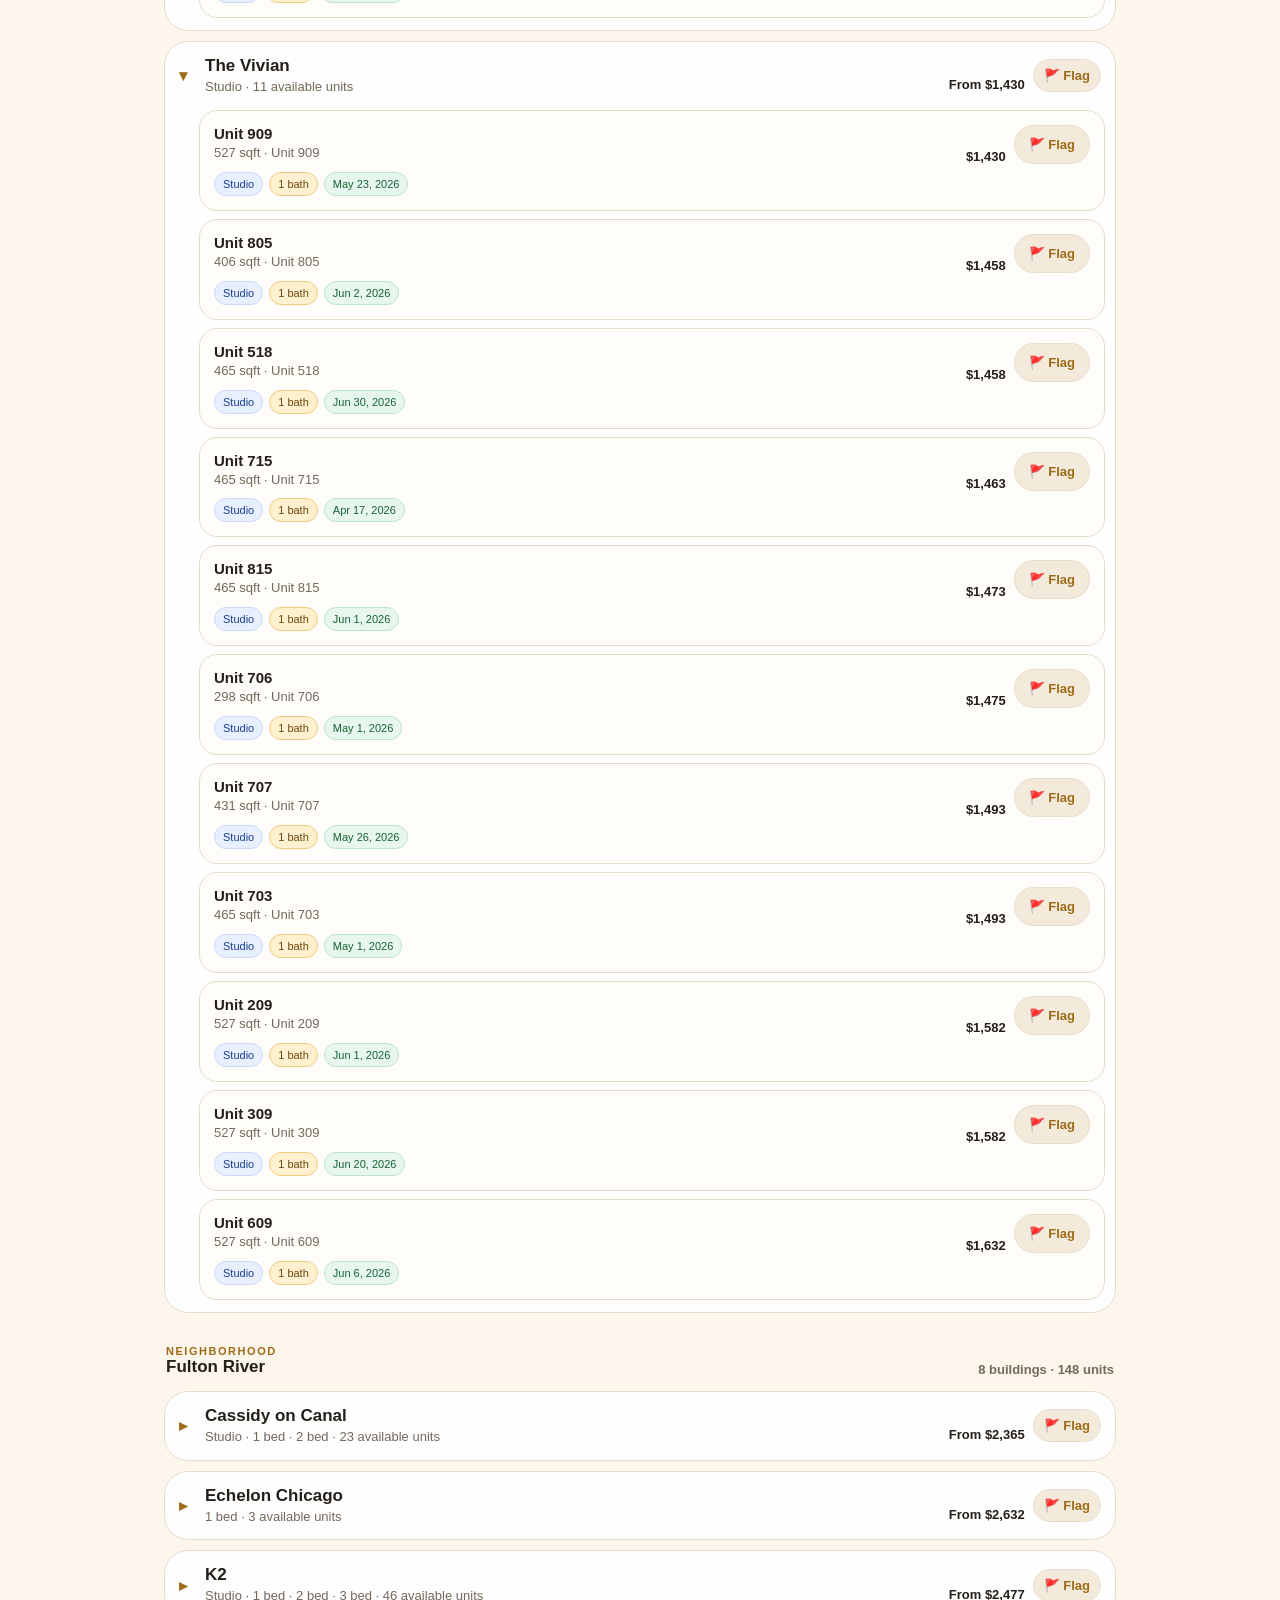
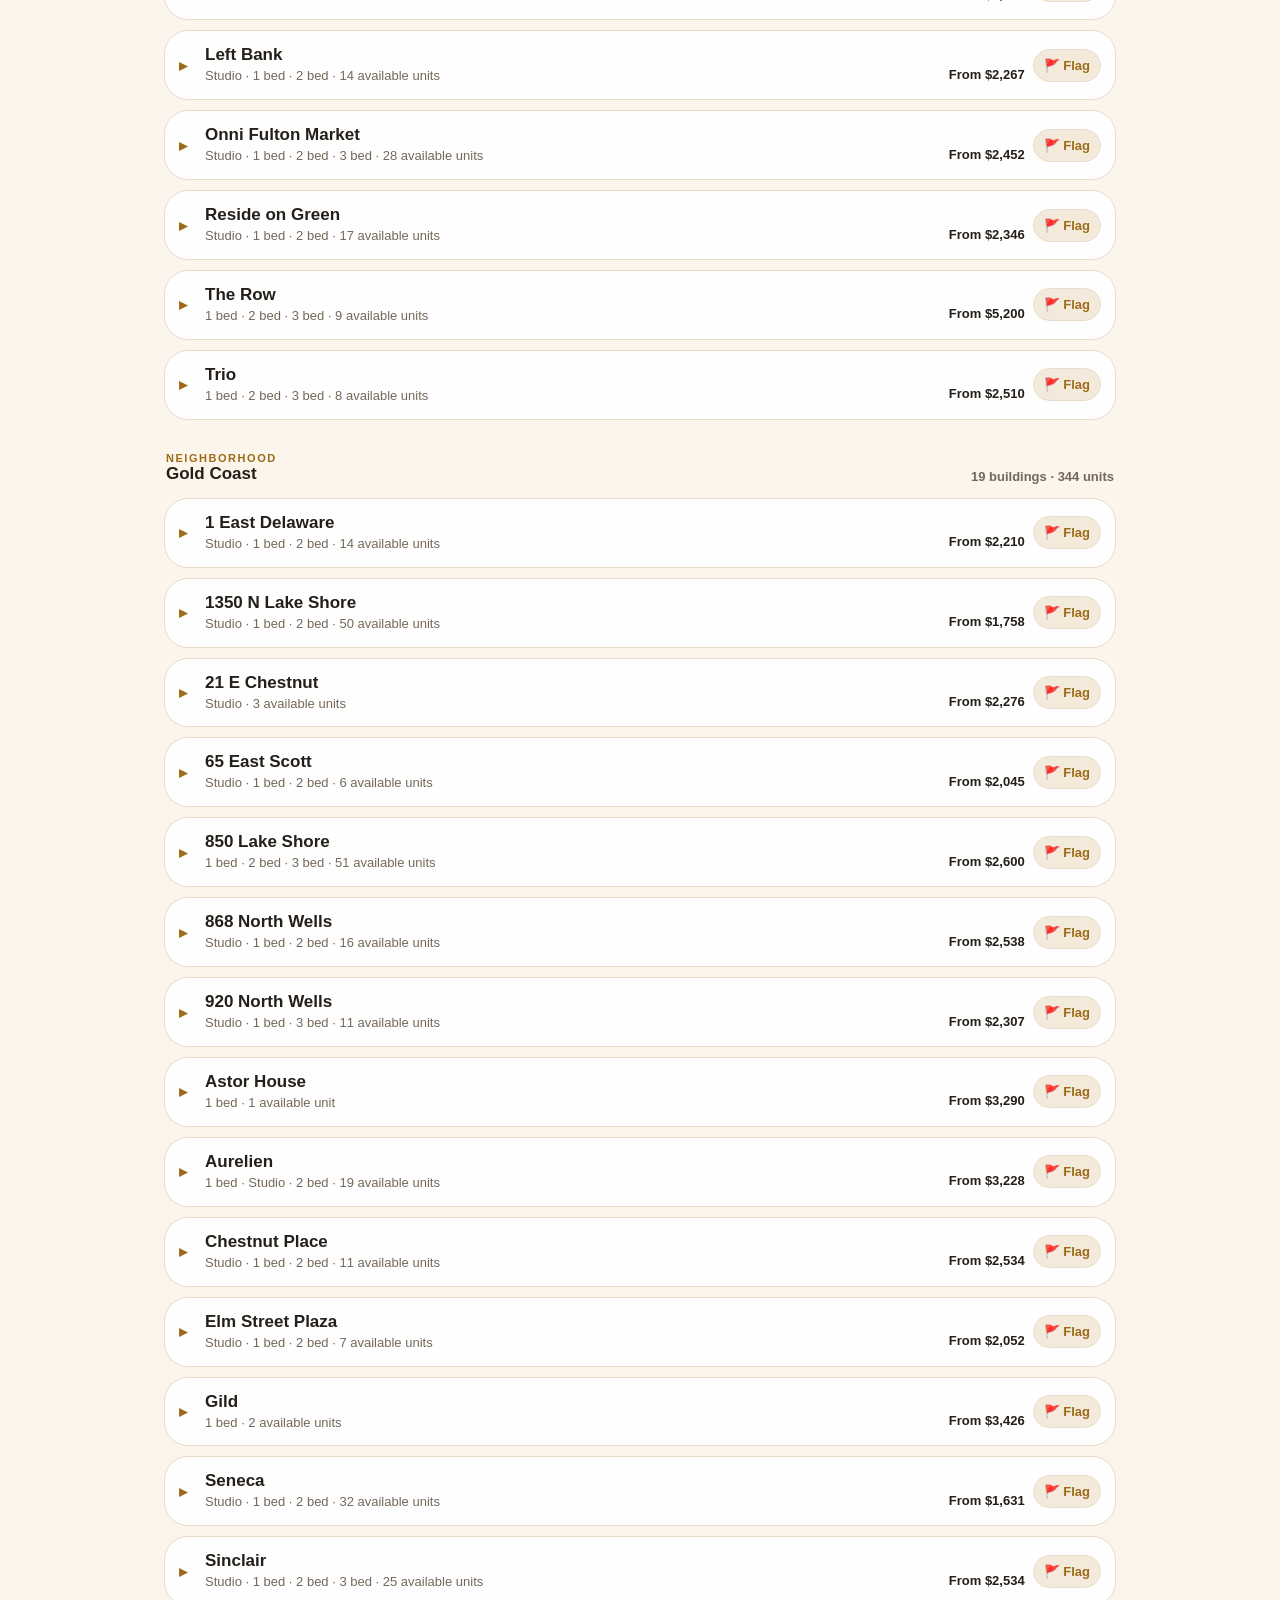
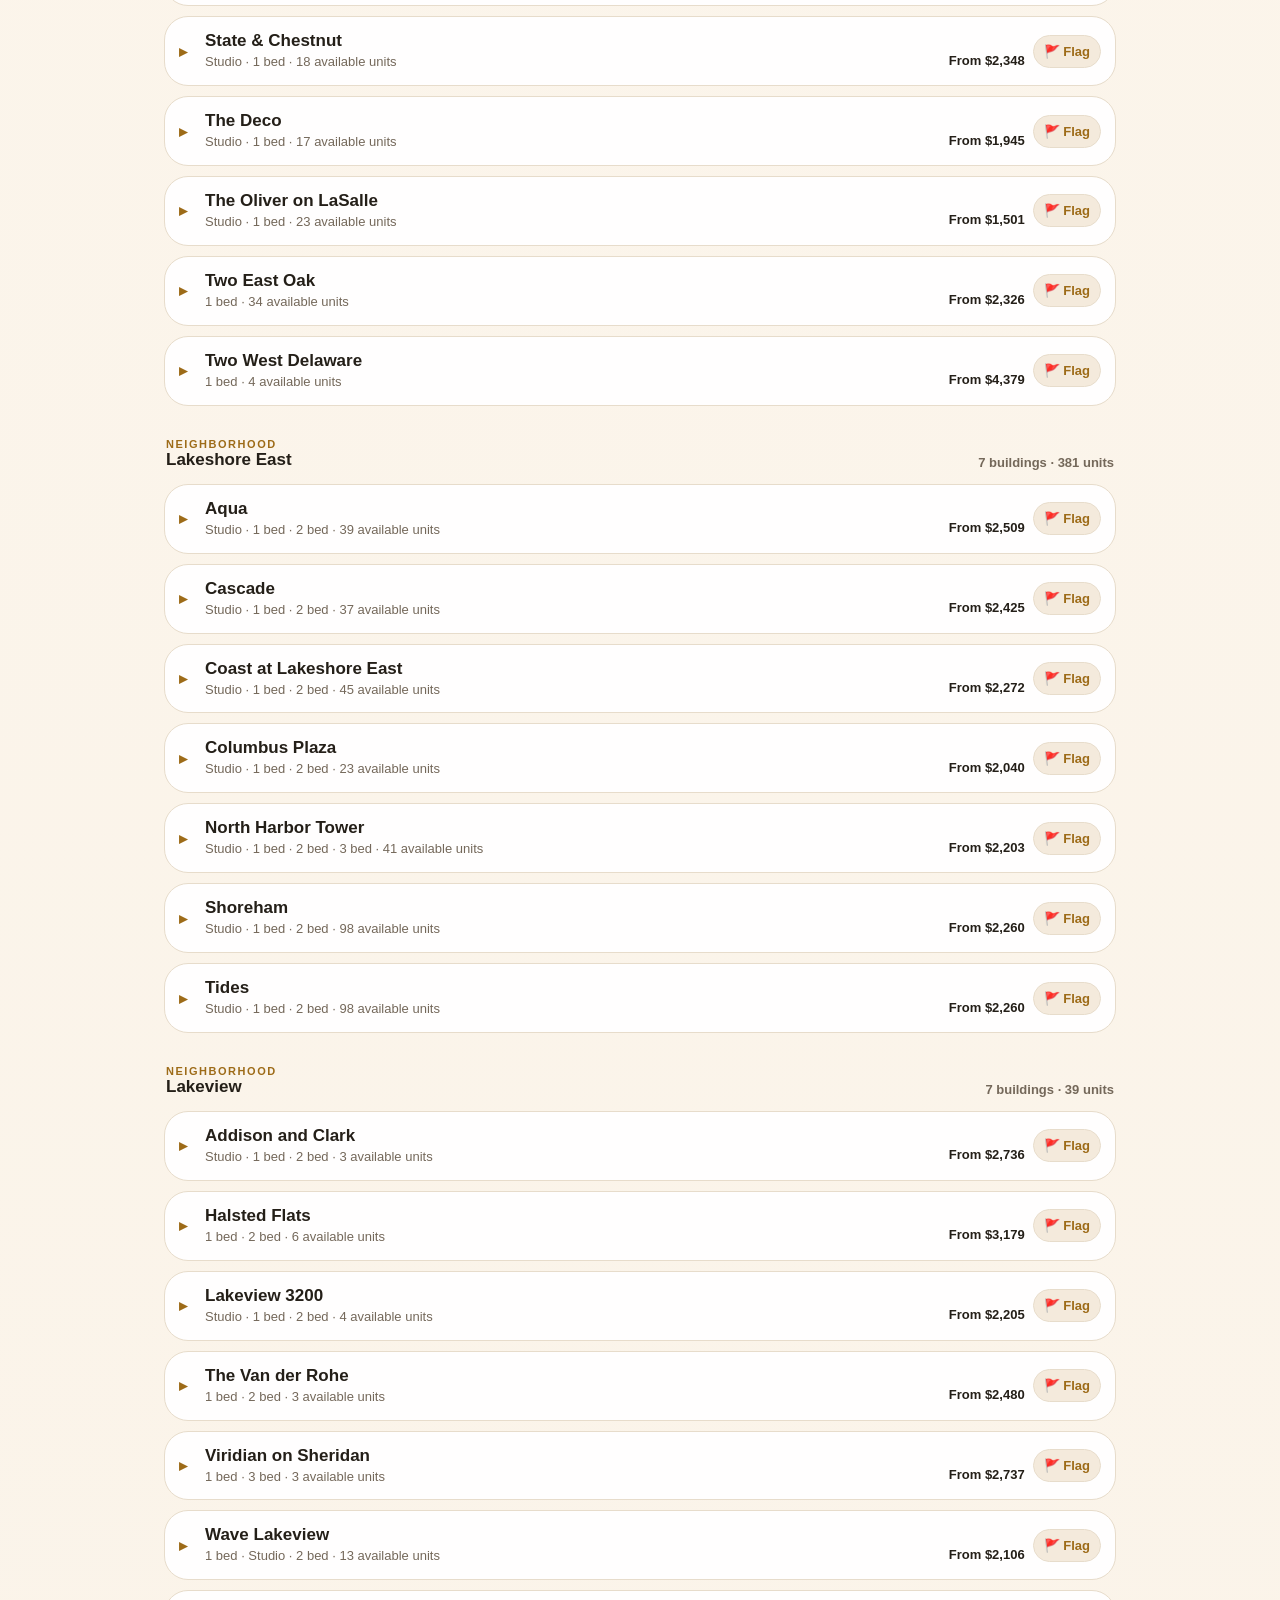
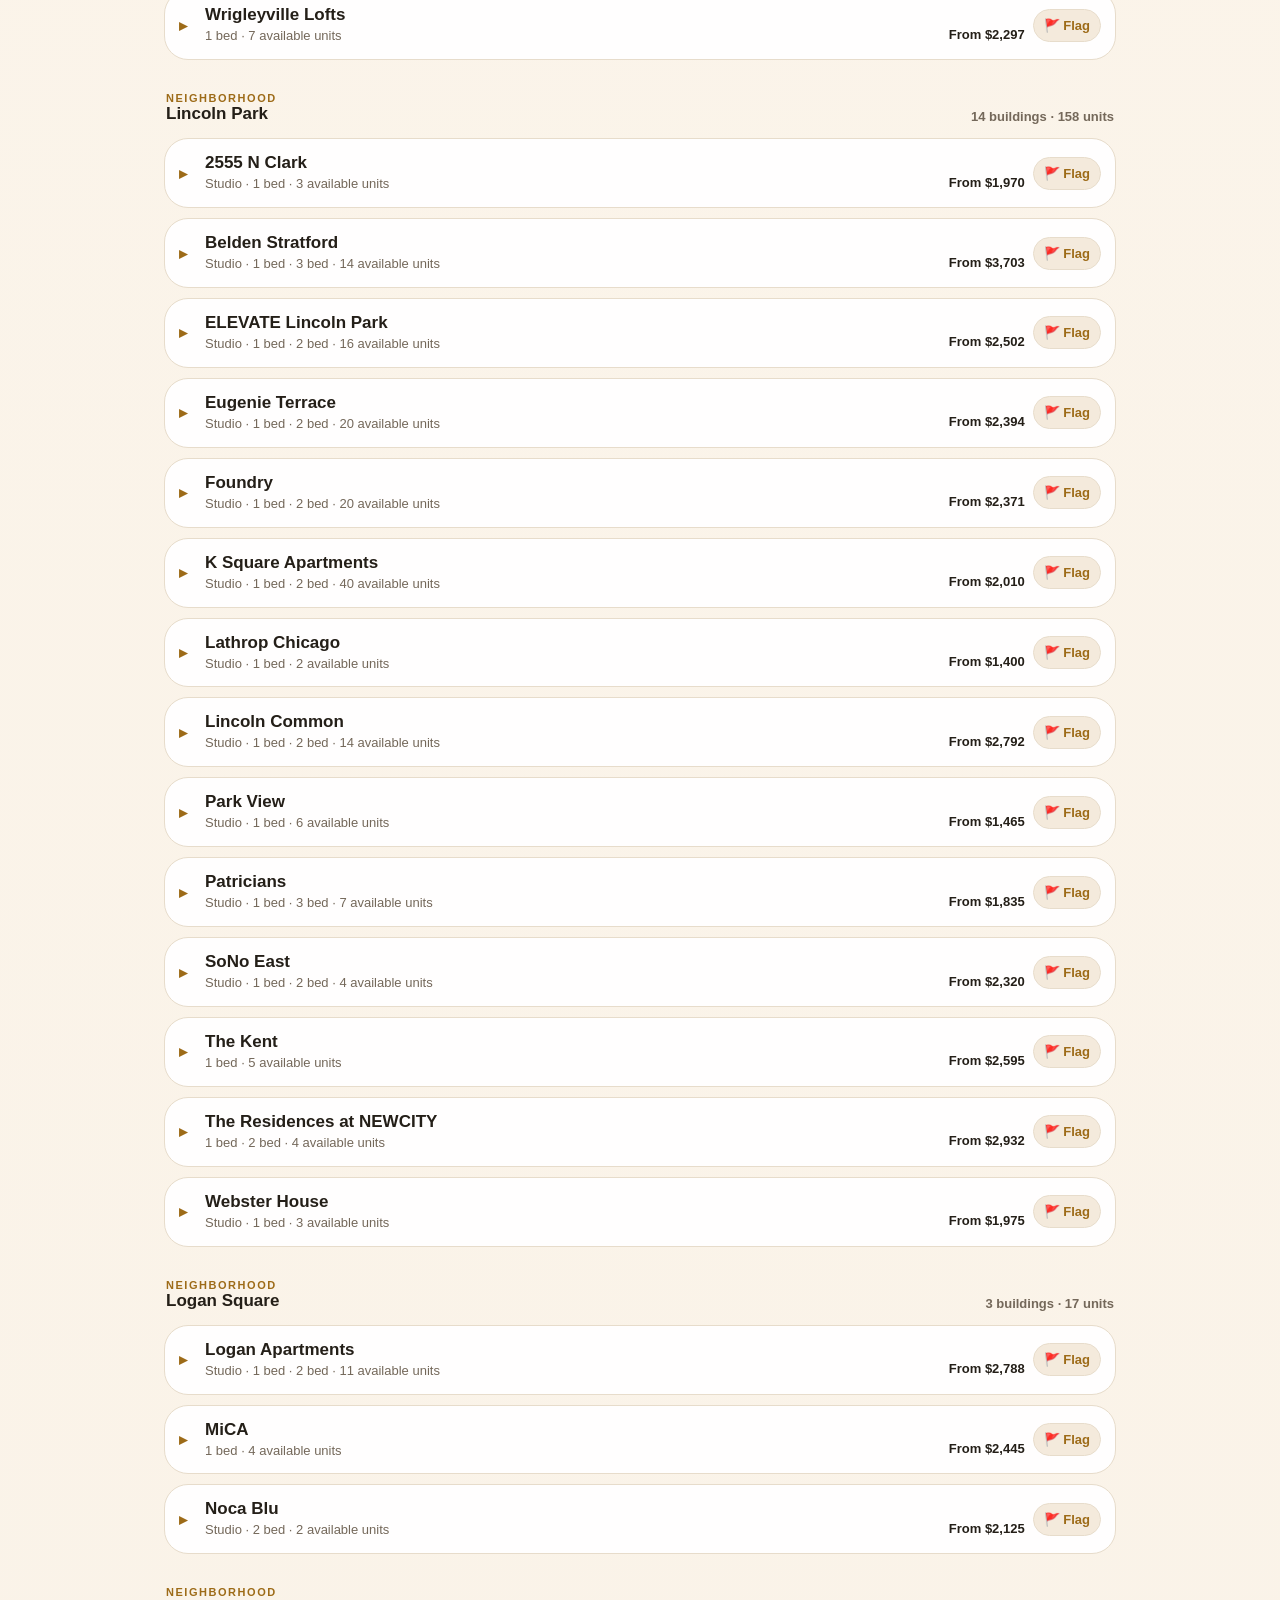
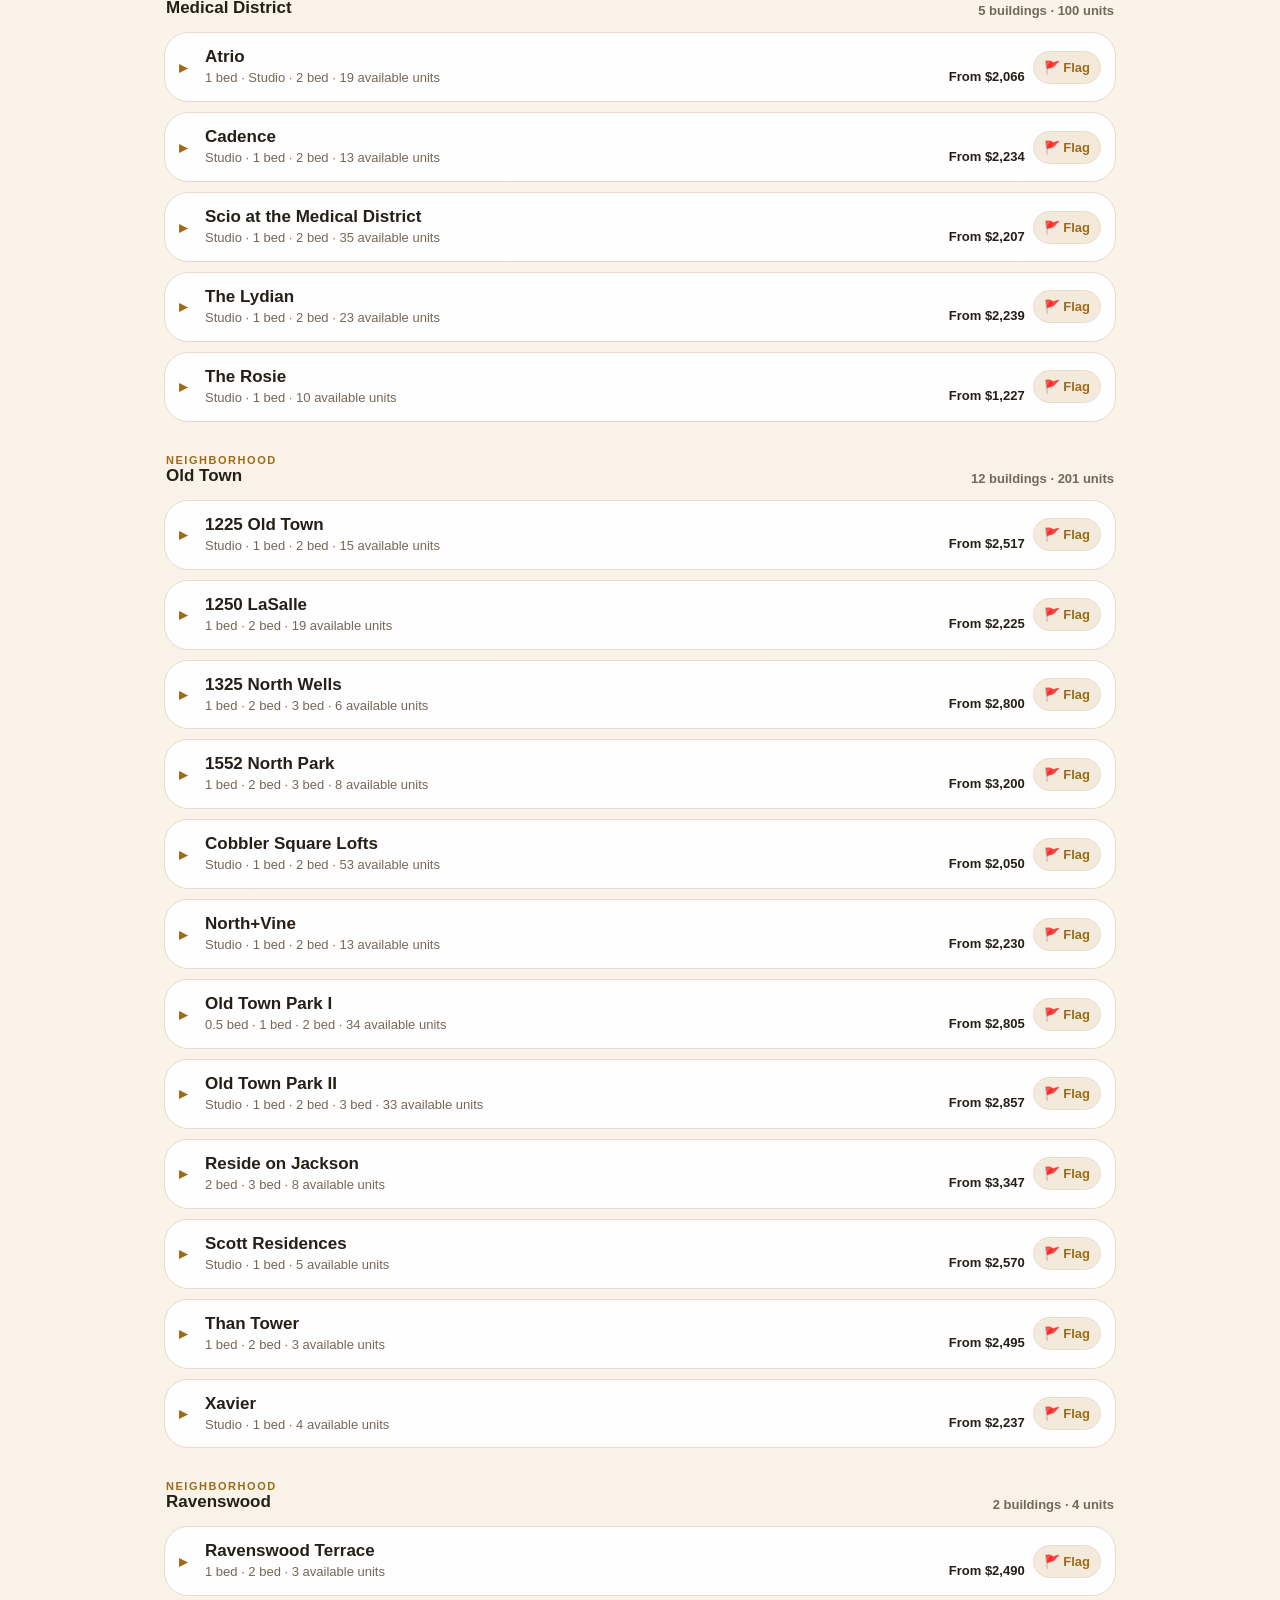
==== commit c1075ad7: "Add washer dryer inventory filter" ====
--- a/src/index.html
+++ b/src/index.html
@@ -8,7 +8,7 @@
   <meta name="apple-mobile-web-app-title" content="Chicago Apartment Co. Inventory" />
   <title>Chicago Apartment Co. Inventory Searcher</title>
   <link rel="stylesheet" href="styles.css?v=live-inventory-cache-refresh-fallback" />
-  <link rel="stylesheet" href="update-pill.css?v=last-update-pill" />
+  <link rel="stylesheet" href="update-pill.css?v=scheduled-slot-pill" />
 </head>
 <body>
   <div class="app" id="app">
@@ -53,6 +53,7 @@
             <label class="wide-filter">Bed count<div id="bedsFilter" class="multi-chip-row" aria-label="Bed count filters"></div></label>
             <label>Bath count<select id="bathsFilter"><option value="any">Any baths</option></select></label>
             <label class="wide-filter">Neighborhood<div id="neighborhoodFilter" class="multi-chip-row" aria-label="Neighborhood filters"></div></label>
+            <label class="wide-filter">Washer/dryer<div id="wdFilter" class="multi-chip-row" aria-label="Washer/dryer filters"></div></label>
             <label>Move date<input id="moveDateFilter" type="date" /></label>
             <label>Min price<input id="minPriceFilter" type="number" inputmode="numeric" placeholder="$ min" /></label>
             <label>Max price<input id="maxPriceFilter" type="number" inputmode="numeric" placeholder="$ max" /></label>
@@ -125,7 +126,7 @@
   </div>
 
   <div class="toast" id="toast"></div>
-  <script src="seed-data.js?v=last-update-pill"></script>
-  <script src="app.js?v=last-update-pill"></script>
+  <script src="seed-data.js?v=wd-filter"></script>
+  <script src="app.js?v=wd-filter"></script>
 </body>
 </html>
